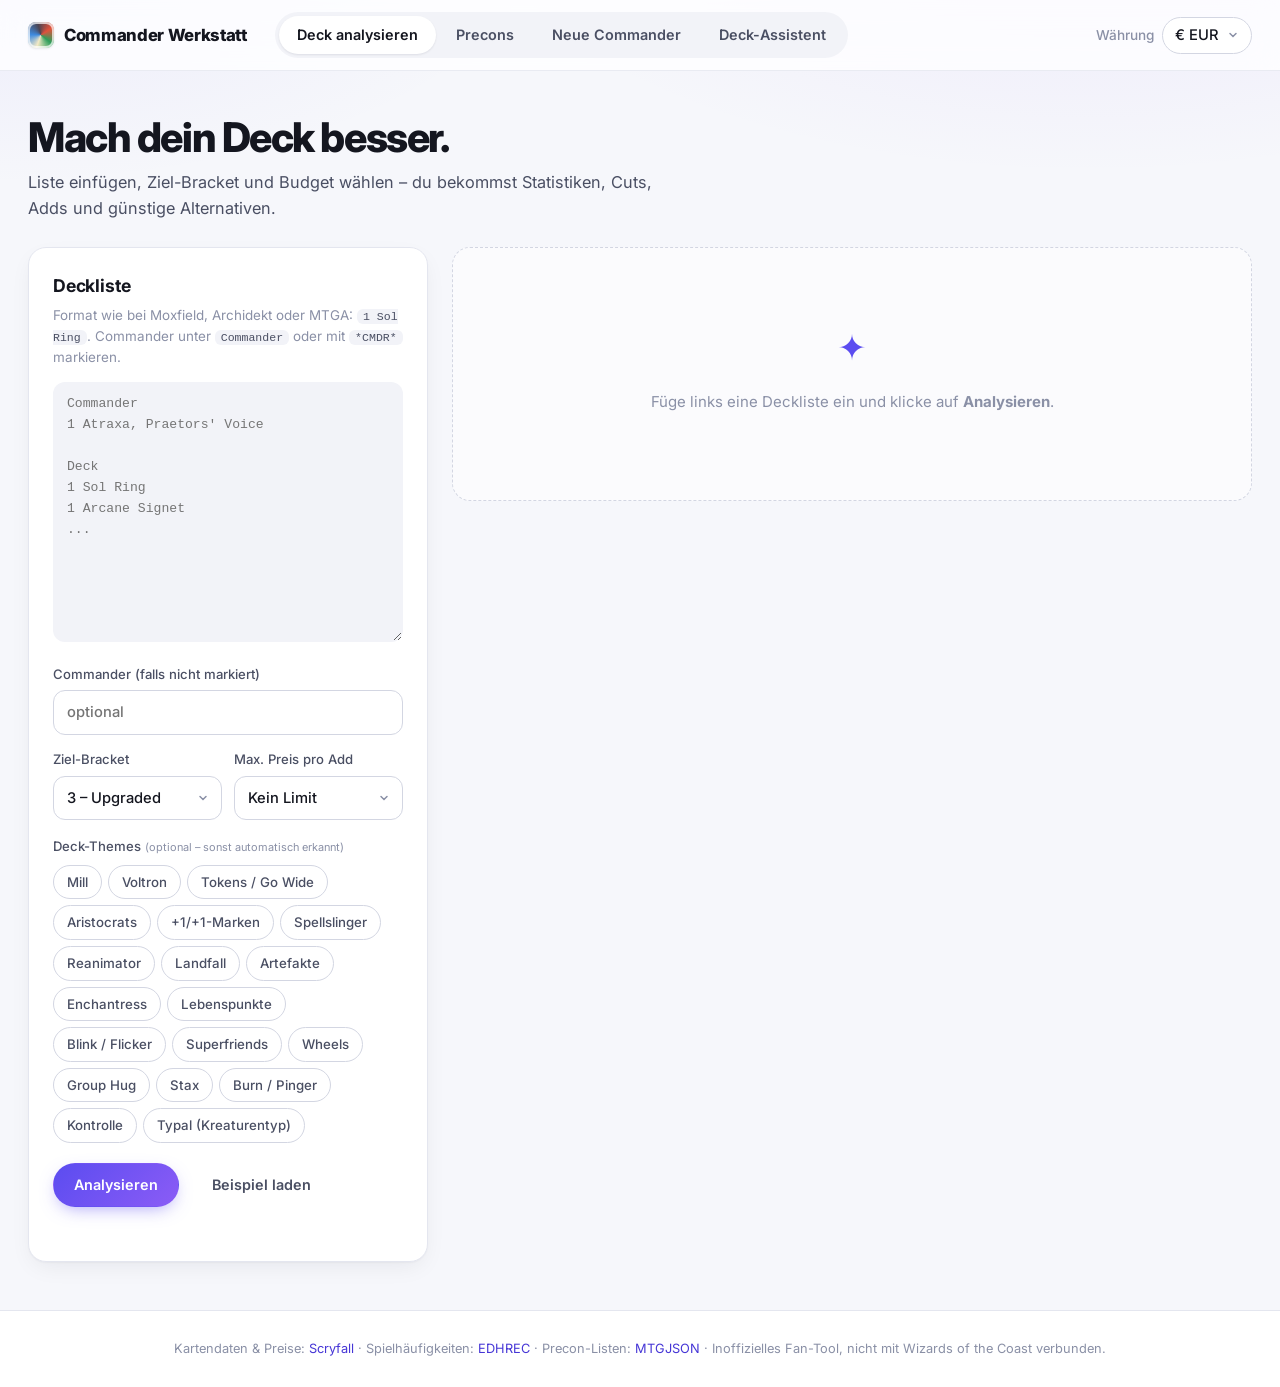
==== index.html @ 0072b3ae "Neuer Tab: Neue Commander inkl. Secret Lair und angekündigter Karten Live-Abfrage neuer (nicht nachg" ====
<!doctype html>
<html lang="de">
<head>
  <meta charset="utf-8">
  <meta name="viewport" content="width=device-width, initial-scale=1">
  <title>Commander Werkstatt</title>
  <meta name="description" content="Commander-Decks und Precons analysieren, Adds & Cuts erhalten und neue Decks per Fragebogen generieren.">
  <link rel="preconnect" href="https://fonts.googleapis.com">
  <link rel="preconnect" href="https://fonts.gstatic.com" crossorigin>
  <link href="https://fonts.googleapis.com/css2?family=Inter:wght@400;500;600;700;800&display=swap" rel="stylesheet">
  <link rel="stylesheet" href="css/style.css">
</head>
<body>
  <header class="topbar">
    <div class="topbar-inner">
      <div class="brand"><span class="brand-mark" aria-hidden="true"></span>Commander&nbsp;Werkstatt</div>
      <nav class="tabs" role="tablist">
        <span class="tab-indicator" aria-hidden="true"></span>
        <button class="tab-btn active" data-tab="analyze" role="tab">Deck analysieren</button>
        <button class="tab-btn" data-tab="precon" role="tab">Precons</button>
        <button class="tab-btn" data-tab="new" role="tab">Neue Commander</button>
        <button class="tab-btn" data-tab="wizard" role="tab">Deck-Assistent</button>
      </nav>
      <label class="currency"><span>Währung</span>
        <select id="currency">
          <option value="eur">€ EUR</option>
          <option value="usd">$ USD</option>
        </select>
      </label>
    </div>
  </header>

  <main>
    <!-- ================= ANALYSE ================= -->
    <section id="tab-analyze" class="tab active">
      <div class="hero">
        <h1>Mach dein Deck besser.</h1>
        <p>Liste einfügen, Ziel-Bracket und Budget wählen – du bekommst Statistiken, Cuts, Adds und günstige Alternativen.</p>
      </div>
      <div class="layout">
        <form id="analyze-form" class="panel sticky">
          <h2>Deckliste</h2>
          <p class="hint">Format wie bei Moxfield, Archidekt oder MTGA: <code>1 Sol Ring</code>. Commander unter <code>Commander</code> oder mit <code>*CMDR*</code> markieren.</p>
          <textarea id="decklist" spellcheck="false" placeholder="Commander&#10;1 Atraxa, Praetors' Voice&#10;&#10;Deck&#10;1 Sol Ring&#10;1 Arcane Signet&#10;..."></textarea>
          <label class="field">Commander (falls nicht markiert)
            <input id="cmdr-input" list="cmdr-suggest" autocomplete="off" placeholder="optional">
            <datalist id="cmdr-suggest"></datalist>
          </label>
          <div class="row">
            <label>Ziel-Bracket <select id="an-bracket" class="bracket-select"></select></label>
            <label>Max. Preis pro Add <select id="an-cap" class="cap-select"></select></label>
          </div>
          <div class="field">
            <span class="label">Deck-Themes <small>(optional – sonst automatisch erkannt)</small></span>
            <div id="an-themes" class="chips"></div>
            <input id="an-typal" class="typal-input hidden" placeholder="Kreaturentyp, z. B. Dragon">
          </div>
          <div class="row actions">
            <button type="submit" class="btn primary" id="analyze-btn">Analysieren</button>
            <button type="button" class="btn ghost" id="example-btn">Beispiel laden</button>
          </div>
          <div id="an-status" class="status" aria-live="polite"></div>
        </form>
        <div id="an-results" class="results">
          <div class="empty">
            <div class="empty-icon" aria-hidden="true">✦</div>
            <p>Füge links eine Deckliste ein und klicke auf <strong>Analysieren</strong>.</p>
          </div>
        </div>
      </div>
    </section>

    <!-- ================= PRECONS ================= -->
    <section id="tab-precon" class="tab">
      <div id="pc-browse">
        <div class="hero">
          <h1>Precons durchsuchen.</h1>
          <p>Alle Commander-Precons – mit Upgrade-Vorschlägen, Cuts und Ideen für einen Umbau mit anderem Commander.</p>
        </div>
        <div class="panel toolbar">
          <div class="search">
            <svg viewBox="0 0 24 24" aria-hidden="true"><circle cx="11" cy="11" r="7"/><path d="m20 20-3.5-3.5"/></svg>
            <input id="pc-search" type="search" placeholder="Precon, Commander oder Set suchen …" autocomplete="off">
          </div>
          <div id="pc-colors" class="mini-mana" title="Nach Farben filtern"></div>
          <select id="pc-sort" aria-label="Sortierung">
            <option value="new">Neueste zuerst</option>
            <option value="old">Älteste zuerst</option>
            <option value="name">Name A–Z</option>
          </select>
        </div>
        <p id="pc-count" class="count"></p>
        <div id="pc-grid" class="precon-grid"></div>
        <div class="center"><button type="button" id="pc-more" class="btn ghost hidden">Mehr anzeigen</button></div>
      </div>

      <div id="pc-detail" class="hidden">
        <button type="button" class="btn ghost back" id="pc-back">← Alle Precons</button>
        <div id="pc-head"></div>
        <div class="panel options-bar">
          <label>Upgrade-Budget pro Karte <select id="pc-cap" class="cap-select"></select></label>
          <label>Ziel-Bracket <select id="pc-bracket" class="bracket-select"></select></label>
          <label>Upgrade-Paket <select id="pc-size">
            <option value="5">5 Tausche</option>
            <option value="10" selected>10 Tausche</option>
            <option value="15">15 Tausche</option>
          </select></label>
          <button type="button" class="btn primary" id="pc-run">Neu berechnen</button>
          <div id="pc-status" class="status" aria-live="polite"></div>
        </div>
        <div id="pc-results" class="results"></div>
      </div>
    </section>

    <!-- ================= NEUE COMMANDER ================= -->
    <section id="tab-new" class="tab">
      <div class="hero">
        <h1>Neue Commander.</h1>
        <p>Alle neu gedruckten legendären Kreaturen und Commander – aus Sets, Commander-Precons und Secret Lair Drops, inklusive bereits angekündigter Karten.</p>
      </div>
      <div class="panel toolbar">
        <div class="search">
          <svg viewBox="0 0 24 24" aria-hidden="true"><circle cx="11" cy="11" r="7"/><path d="m20 20-3.5-3.5"/></svg>
          <input id="nc-search" type="search" placeholder="Name, Typ oder Set filtern …" autocomplete="off">
        </div>
        <div id="nc-colors" class="mini-mana" title="Nach Farben filtern"></div>
        <select id="nc-period" aria-label="Zeitraum">
          <option value="30">Letzte 30 Tage</option>
          <option value="90" selected>Letzte 3 Monate</option>
          <option value="180">Letzte 6 Monate</option>
          <option value="365">Letztes Jahr</option>
        </select>
        <select id="nc-sort" aria-label="Sortierung">
          <option value="new">Nach Erscheinen</option>
          <option value="pop">Beliebtheit</option>
          <option value="price">Preis</option>
          <option value="name">Name A–Z</option>
        </select>
      </div>
      <div class="chips nc-sources" id="nc-sources">
        <button type="button" class="chip on" data-src="all">Alle</button>
        <button type="button" class="chip" data-src="sld">Secret Lair</button>
        <button type="button" class="chip" data-src="commander">Commander-Precons</button>
        <button type="button" class="chip" data-src="set">Sets</button>
        <button type="button" class="chip" data-src="upcoming">Nur angekündigt</button>
      </div>
      <p id="nc-count" class="count"></p>
      <div id="nc-status" class="status" aria-live="polite"></div>
      <div id="nc-list"></div>
      <div class="center"><button type="button" id="nc-more" class="btn ghost hidden">Mehr anzeigen</button></div>
    </section>

    <!-- ================= ASSISTENT ================= -->
    <section id="tab-wizard" class="tab">
      <div class="hero">
        <h1>Finde dein nächstes Deck.</h1>
        <p>Fünf Fragen – dann bekommst du passende Commander und eine komplette 100-Karten-Liste.</p>
      </div>
      <form id="wizard-form" class="panel wizard">
        <fieldset>
          <legend><span class="step">1</span> Lieblingsfarben</legend>
          <div id="wz-colors" class="mana-picker"></div>
          <div class="row small">
            <label class="check"><input type="radio" name="colormode" value="exact" checked> Genau diese Farben</label>
            <label class="check"><input type="radio" name="colormode" value="subset"> Diese Farben oder weniger</label>
          </div>
          <p class="hint">Keine Farbe gewählt = farblos.</p>
        </fieldset>

        <fieldset>
          <legend><span class="step">2</span> Bracket (Spielstärke)</legend>
          <div id="wz-brackets" class="option-cards"></div>
        </fieldset>

        <fieldset>
          <legend><span class="step">3</span> Deckziel / Themes <small>bis zu 3</small></legend>
          <div id="wz-themes" class="chips"></div>
          <input id="wz-typal" class="typal-input hidden" placeholder="Kreaturentyp, z. B. Elf, Zombie, Dragon">
        </fieldset>

        <fieldset>
          <legend><span class="step">4</span> Budget</legend>
          <div id="wz-budget" class="option-cards"></div>
        </fieldset>

        <fieldset>
          <legend><span class="step">5</span> Commander schon im Kopf? <small>optional</small></legend>
          <input id="wz-cmdr" list="wz-cmdr-suggest" autocomplete="off" placeholder="Leer lassen für Vorschläge">
          <datalist id="wz-cmdr-suggest"></datalist>
        </fieldset>

        <div class="row actions">
          <button type="submit" class="btn primary">Commander vorschlagen</button>
        </div>
        <div id="wz-status" class="status" aria-live="polite"></div>
      </form>
      <div id="wz-results" class="results"></div>
    </section>
  </main>

  <div id="card-preview" class="card-preview" aria-hidden="true"></div>

  <footer>
    Kartendaten &amp; Preise: <a href="https://scryfall.com" target="_blank" rel="noopener">Scryfall</a> ·
    Spielhäufigkeiten: <a href="https://edhrec.com" target="_blank" rel="noopener">EDHREC</a> ·
    Precon-Listen: <a href="https://mtgjson.com" target="_blank" rel="noopener">MTGJSON</a> ·
    Inoffizielles Fan-Tool, nicht mit Wizards of the Coast verbunden.
  </footer>

  <script src="data/precons.js"></script>
  <script src="js/data.js"></script>
  <script src="js/api.js"></script>
  <script src="js/cards.js"></script>
  <script src="js/engine.js"></script>
  <script src="js/app.js"></script>
</body>
</html>
---- css/style.css ----
/* ============ Commander Werkstatt – helles Design ============ */
:root {
  --bg: #f6f7fb;
  --surface: #ffffff;
  --surface-2: #f2f3f8;
  --surface-3: #e9ebf3;
  --line: #e4e6ef;
  --line-strong: #d3d6e2;
  --text: #14161f;
  --text-2: #4a4f63;
  --muted: #8a90a6;
  --accent: #5b4cf0;
  --accent-2: #8b5cf6;
  --accent-soft: #eeebff;
  --accent-text: #4636d6;
  --good: #14a05a;  --good-soft: #e5f7ee;
  --warn: #c27c0e;  --warn-soft: #fdf3e2;
  --bad: #dc3a4a;   --bad-soft: #fdecee;
  --gc: #9b3fd6;    --gc-soft: #f5eafd;
  --w: #f3e9c6; --u: #3d8be0; --b: #4b4453; --r: #e2513b; --g: #2e9e5b; --c: #b8bccb;
  --radius: 18px;
  --radius-sm: 12px;
  --shadow-sm: 0 1px 2px rgba(20, 22, 40, .05), 0 1px 3px rgba(20, 22, 40, .04);
  --shadow: 0 1px 2px rgba(20, 22, 40, .04), 0 8px 24px -6px rgba(20, 22, 40, .08);
  --shadow-lg: 0 2px 4px rgba(20, 22, 40, .04), 0 24px 48px -12px rgba(20, 22, 40, .16);
  --ease: cubic-bezier(.22, .8, .24, 1);
}
* { box-sizing: border-box; }
html { scroll-behavior: smooth; }
html, body { margin: 0; }
body {
  background:
    radial-gradient(900px 420px at 85% -120px, rgba(139, 92, 246, .10), transparent 70%),
    radial-gradient(800px 380px at 0% -80px, rgba(91, 76, 240, .08), transparent 70%),
    var(--bg);
  color: var(--text);
  font: 15px/1.55 Inter, system-ui, -apple-system, "Segoe UI", Roboto, sans-serif;
  -webkit-font-smoothing: antialiased;
  min-height: 100vh;
  display: flex; flex-direction: column;
}
a { color: var(--accent-text); text-decoration: none; }
a:hover { text-decoration: underline; }
code { background: var(--surface-2); padding: 1px 6px; border-radius: 6px; font-size: .86em; color: var(--text-2); }
.hidden { display: none !important; }
.center { text-align: center; margin-top: 20px; }
::selection { background: var(--accent-soft); }

/* ---------- Kopfzeile ---------- */
.topbar {
  position: sticky; top: 0; z-index: 30;
  background: rgba(255, 255, 255, .78);
  backdrop-filter: saturate(180%) blur(14px);
  -webkit-backdrop-filter: saturate(180%) blur(14px);
  border-bottom: 1px solid rgba(228, 230, 239, .8);
}
.topbar-inner {
  max-width: 1360px; margin: 0 auto; padding: 12px 28px;
  display: flex; align-items: center; gap: 28px; flex-wrap: wrap;
}
.brand { font-weight: 800; font-size: 1.05rem; letter-spacing: -.02em; display: flex; align-items: center; gap: 10px; }
.brand-mark {
  width: 26px; height: 26px; border-radius: 8px;
  background: conic-gradient(from 200deg, var(--w), var(--u), var(--b), var(--r), var(--g), var(--w));
  box-shadow: inset 0 0 0 2px rgba(255,255,255,.7), var(--shadow-sm);
}
.tabs {
  position: relative; display: flex; gap: 2px;
  background: var(--surface-2); padding: 4px; border-radius: 999px;
}
.tab-indicator {
  position: absolute; top: 4px; bottom: 4px; left: 0; width: 0;
  background: var(--surface); border-radius: 999px; box-shadow: var(--shadow-sm);
  transition: transform .35s var(--ease), width .35s var(--ease);
}
.tab-btn {
  position: relative; z-index: 1;
  background: none; border: 0; color: var(--text-2); padding: 8px 18px; border-radius: 999px;
  font: inherit; font-weight: 600; font-size: .9rem; cursor: pointer; transition: color .2s;
}
.tab-btn:hover { color: var(--text); }
.tab-btn.active { color: var(--text); }
.currency { margin-left: auto; display: flex; flex-direction: row; align-items: center; gap: 8px; color: var(--muted); font-size: .85rem; }
.currency select { width: auto; padding: 6px 30px 6px 12px; border-radius: 999px; }

main { flex: 1; width: 100%; max-width: 1360px; margin: 0 auto; padding: 8px 28px 48px; }
.tab { display: none; }
.tab.active { display: block; animation: fadeUp .45s var(--ease); }
@keyframes fadeUp { from { opacity: 0; transform: translateY(8px); } to { opacity: 1; transform: none; } }

.hero { padding: 36px 0 26px; }
.hero h1 { margin: 0; font-size: clamp(1.8rem, 3.2vw, 2.6rem); letter-spacing: -.035em; line-height: 1.1; font-weight: 800; }
.hero p { margin: 10px 0 0; color: var(--text-2); max-width: 640px; font-size: 1.02rem; }

/* ---------- Panels & Formulare ---------- */
.layout { display: grid; grid-template-columns: 400px minmax(0, 1fr); gap: 24px; align-items: start; }
.panel {
  background: var(--surface); border: 1px solid var(--line); border-radius: var(--radius);
  padding: 24px; box-shadow: var(--shadow);
}
.panel.sticky { position: sticky; top: 84px; }
.panel h2 { margin: 0 0 6px; font-size: 1.1rem; letter-spacing: -.01em; }
.hint { color: var(--muted); font-size: .84rem; margin: 4px 0 14px; }
textarea, input, select {
  width: 100%; background: var(--surface); color: var(--text);
  border: 1px solid var(--line-strong); border-radius: var(--radius-sm);
  padding: 10px 13px; font: inherit; font-size: .92rem;
  transition: border-color .2s, box-shadow .2s;
}
select {
  appearance: none; -webkit-appearance: none; cursor: pointer; padding-right: 34px;
  background-image: url("data:image/svg+xml,%3Csvg xmlns='http://www.w3.org/2000/svg' width='12' height='12' viewBox='0 0 24 24' fill='none' stroke='%238a90a6' stroke-width='3' stroke-linecap='round'%3E%3Cpath d='m6 9 6 6 6-6'/%3E%3C/svg%3E");
  background-repeat: no-repeat; background-position: right 12px center;
}
textarea {
  min-height: 260px; resize: vertical; background: var(--surface-2); border-color: transparent;
  font-family: ui-monospace, "SF Mono", Menlo, Consolas, monospace; font-size: .82rem; line-height: 1.6;
}
input:hover, select:hover { border-color: #c3c7d6; }
input:focus, textarea:focus, select:focus {
  outline: none; border-color: var(--accent); box-shadow: 0 0 0 4px rgba(91, 76, 240, .14); background-color: var(--surface);
}
label { display: flex; flex-direction: column; gap: 6px; font-size: .82rem; font-weight: 500; color: var(--text-2); }
.row { display: flex; gap: 12px; margin-top: 14px; flex-wrap: wrap; }
.row > label { flex: 1; min-width: 140px; }
.row.small { margin-top: 12px; gap: 18px; }
.field { margin-top: 16px; }
.label { font-size: .82rem; font-weight: 500; color: var(--text-2); display: block; margin-bottom: 8px; }
.label small, legend small { color: var(--muted); font-weight: 400; }
.check { flex-direction: row; align-items: center; gap: 8px; color: var(--text); cursor: pointer; font-size: .9rem; }
.check input { width: auto; accent-color: var(--accent); }
.actions { margin-top: 20px; }
.typal-input { margin-top: 10px; }

.btn {
  display: inline-flex; align-items: center; justify-content: center; gap: 8px;
  border: 1px solid var(--line-strong); background: var(--surface); color: var(--text);
  padding: 10px 20px; border-radius: 999px; font: inherit; font-weight: 600; font-size: .9rem; cursor: pointer;
  transition: transform .15s var(--ease), box-shadow .2s, background .2s, border-color .2s;
}
.btn:hover { border-color: #b9bdcd; box-shadow: var(--shadow-sm); }
.btn:active { transform: scale(.97); }
.btn.primary {
  background: linear-gradient(135deg, var(--accent), var(--accent-2)); color: #fff; border-color: transparent;
  box-shadow: 0 6px 18px -6px rgba(91, 76, 240, .55);
}
.btn.primary:hover { box-shadow: 0 10px 24px -8px rgba(91, 76, 240, .65); filter: brightness(1.05); }
.btn.ghost { background: transparent; border-color: transparent; color: var(--text-2); }
.btn.ghost:hover { background: var(--surface-2); box-shadow: none; }
.btn.small { padding: 7px 14px; font-size: .82rem; }
.btn:disabled { opacity: .55; cursor: progress; }

.status { margin-top: 12px; font-size: .86rem; color: var(--muted); min-height: 1.3em; }
.status.error { color: var(--bad); }
.status.busy::before {
  content: ''; display: inline-block; width: 12px; height: 12px; margin-right: 8px; vertical-align: -1px;
  border: 2px solid var(--surface-3); border-top-color: var(--accent); border-radius: 50%; animation: spin .7s linear infinite;
}
@keyframes spin { to { transform: rotate(360deg); } }

/* Chips */
.chips { display: flex; flex-wrap: wrap; gap: 6px; }
.chip {
  border: 1px solid var(--line-strong); background: var(--surface); color: var(--text-2); border-radius: 999px;
  padding: 6px 13px; font: inherit; font-size: .83rem; font-weight: 500; cursor: pointer;
  transition: all .2s var(--ease);
}
.chip:hover { border-color: var(--accent); color: var(--accent-text); }
.chip.on { background: var(--accent); color: #fff; border-color: var(--accent); box-shadow: 0 4px 12px -4px rgba(91,76,240,.5); }

/* Mana */
.mana-picker { display: flex; gap: 14px; flex-wrap: wrap; }
.mana-btn {
  width: 68px; height: 68px; border-radius: 50%; border: 0; cursor: pointer;
  font: inherit; font-weight: 800; font-size: 1.25rem; display: grid; place-items: center; align-content: center;
  color: #fff; opacity: .35; filter: saturate(.6);
  transition: transform .25s var(--ease), opacity .2s, box-shadow .25s, filter .2s;
}
.mana-btn:hover { opacity: .7; }
.mana-btn.on { opacity: 1; filter: none; transform: translateY(-2px) scale(1.04); box-shadow: 0 0 0 3px var(--surface), 0 0 0 5px var(--accent), 0 10px 20px -8px rgba(0,0,0,.35); }
.mana-btn span { font-size: .6rem; font-weight: 600; display: block; letter-spacing: .02em; }
.mana-btn.w { background: var(--w); color: #5d5130; } .mana-btn.u { background: var(--u); }
.mana-btn.b { background: var(--b); } .mana-btn.r { background: var(--r); } .mana-btn.g { background: var(--g); }

.mini-mana { display: flex; gap: 6px; }
.mini-mana button {
  width: 32px; height: 32px; border-radius: 50%; border: 0; cursor: pointer; opacity: .3;
  font: inherit; font-weight: 700; font-size: .75rem; color: #fff; transition: all .2s var(--ease);
}
.mini-mana button.on { opacity: 1; box-shadow: 0 0 0 2px var(--surface), 0 0 0 4px var(--accent); }
.mini-mana .w { background: var(--w); color: #5d5130; } .mini-mana .u { background: var(--u); } .mini-mana .b { background: var(--b); }
.mini-mana .r { background: var(--r); } .mini-mana .g { background: var(--g); } .mini-mana .c { background: var(--c); }

.pip { display: inline-block; width: 14px; height: 14px; border-radius: 50%; margin-right: 3px; vertical-align: -2px; box-shadow: inset 0 0 0 1px rgba(0,0,0,.12); }
.pip.w { background: var(--w); } .pip.u { background: var(--u); } .pip.b { background: var(--b); }
.pip.r { background: var(--r); } .pip.g { background: var(--g); } .pip.c { background: var(--c); }

/* Optionen (Bracket, Budget) */
.option-cards { display: grid; grid-template-columns: repeat(auto-fill, minmax(170px, 1fr)); gap: 10px; }
.option {
  text-align: left; background: var(--surface); border: 1px solid var(--line-strong); border-radius: 14px;
  padding: 14px; color: var(--text); font: inherit; cursor: pointer; transition: all .2s var(--ease);
}
.option:hover { border-color: #b9bdcd; transform: translateY(-1px); }
.option strong { display: block; font-size: .93rem; }
.option small { color: var(--muted); font-size: .8rem; line-height: 1.4; display: block; margin-top: 3px; }
.option.on { border-color: var(--accent); background: var(--accent-soft); box-shadow: 0 0 0 1px var(--accent); }

/* Assistent */
.wizard { max-width: 920px; }
fieldset { border: 0; padding: 0; margin: 0 0 28px; }
fieldset:last-of-type { margin-bottom: 0; }
legend { font-weight: 700; margin-bottom: 14px; display: flex; align-items: center; gap: 10px; font-size: 1rem; letter-spacing: -.01em; }
.step {
  display: inline-grid; place-items: center; width: 26px; height: 26px; border-radius: 50%;
  background: var(--accent-soft); color: var(--accent-text); font-size: .8rem; font-weight: 700;
}

/* ---------- Precons ---------- */
.toolbar { display: flex; gap: 14px; align-items: center; flex-wrap: wrap; padding: 14px 16px; }
.search { position: relative; flex: 1; min-width: 240px; }
.search svg { position: absolute; left: 14px; top: 50%; width: 18px; height: 18px; transform: translateY(-50%); fill: none; stroke: var(--muted); stroke-width: 2; stroke-linecap: round; }
.search input { padding-left: 42px; border-radius: 999px; background: var(--surface-2); border-color: transparent; }
.toolbar select { width: auto; border-radius: 999px; }
.count { color: var(--muted); font-size: .85rem; margin: 18px 4px 12px; }
.precon-grid { display: grid; grid-template-columns: repeat(auto-fill, minmax(240px, 1fr)); gap: 18px; }
.precon-tile {
  background: var(--surface); border: 1px solid var(--line); border-radius: var(--radius); overflow: hidden;
  cursor: pointer; text-align: left; padding: 0; font: inherit; color: inherit; box-shadow: var(--shadow-sm);
  transition: transform .3s var(--ease), box-shadow .3s var(--ease);
  display: flex; flex-direction: column; animation: fadeUp .4s var(--ease) both;
}
.precon-tile:hover { transform: translateY(-4px); box-shadow: var(--shadow-lg); }
.precon-tile .art { aspect-ratio: 626 / 457; background: linear-gradient(135deg, var(--surface-2), var(--surface-3)); overflow: hidden; position: relative; }
.precon-tile .art img { width: 100%; height: 100%; object-fit: cover; display: block; opacity: 0; transition: opacity .5s, transform .6s var(--ease); }
.precon-tile .art img.loaded { opacity: 1; }
.precon-tile:hover .art img { transform: scale(1.04); }
.precon-tile .art .year {
  position: absolute; top: 10px; right: 10px; background: rgba(255,255,255,.88); backdrop-filter: blur(6px);
  font-size: .72rem; font-weight: 600; padding: 3px 9px; border-radius: 999px;
}
.precon-tile .body { padding: 14px 16px 16px; display: flex; flex-direction: column; gap: 4px; }
.precon-tile .pn { font-weight: 700; letter-spacing: -.01em; line-height: 1.3; }
.precon-tile .pc { color: var(--text-2); font-size: .85rem; line-height: 1.35; }
.precon-tile .ps { color: var(--muted); font-size: .78rem; display: flex; justify-content: space-between; align-items: center; margin-top: 4px; }
.back { margin: 20px 0 14px -12px; }
.options-bar { display: flex; gap: 14px; align-items: flex-end; flex-wrap: wrap; margin: 20px 0; padding: 16px 20px; }
.options-bar label { min-width: 170px; }
.options-bar .status { flex-basis: 100%; margin-top: 0; }
.options-bar .status:empty { display: none; }

/* ---------- Ergebnisse ---------- */
.results { display: flex; flex-direction: column; gap: 20px; min-width: 0; }
.results > * { animation: fadeUp .45s var(--ease) both; }
.results > *:nth-child(2) { animation-delay: .05s; } .results > *:nth-child(3) { animation-delay: .1s; } .results > *:nth-child(4) { animation-delay: .15s; }
#wz-results { margin-top: 24px; }
.empty { text-align: center; color: var(--muted); padding: 72px 24px; border: 1.5px dashed var(--line-strong); border-radius: var(--radius); background: rgba(255,255,255,.5); }
.empty-icon { font-size: 2.2rem; color: var(--accent); margin-bottom: 6px; }
.card-section h3 { margin: 0 0 14px; font-size: 1.08rem; letter-spacing: -.01em; display: flex; align-items: center; gap: 10px; flex-wrap: wrap; }
.sub { color: var(--muted); font-size: .86rem; margin: -8px 0 16px; }

.cmdr-head { display: flex; gap: 24px; align-items: flex-start; flex-wrap: wrap; }
.cmdr-head img { width: 190px; border-radius: 11px; box-shadow: var(--shadow-lg); }
.cmdr-head .info { flex: 1; min-width: 260px; }
.cmdr-head h2 { margin: 0 0 8px; font-size: 1.5rem; letter-spacing: -.025em; }
.cmdr-head .kicker { color: var(--accent-text); font-weight: 600; font-size: .8rem; text-transform: uppercase; letter-spacing: .06em; margin-bottom: 4px; }
.tags { display: flex; flex-wrap: wrap; gap: 6px; align-items: center; }

.stats { display: grid; grid-template-columns: repeat(auto-fill, minmax(128px, 1fr)); gap: 10px; margin-top: 18px; }
.stat { background: var(--surface-2); border-radius: 14px; padding: 12px 14px; position: relative; overflow: hidden; }
.stat .v { font-size: 1.4rem; font-weight: 800; letter-spacing: -.02em; }
.stat .k { color: var(--text-2); font-size: .78rem; font-weight: 500; }
.stat .t { color: var(--muted); font-size: .72rem; }
.stat .bar { position: absolute; left: 0; bottom: 0; height: 3px; background: currentColor; opacity: .5; transition: width .8s var(--ease); }
.stat.good { color: var(--good); } .stat.warn { color: var(--warn); } .stat.bad { color: var(--bad); }
.stat.good .k, .stat.warn .k, .stat.bad .k { color: var(--text-2); }

.curve { display: flex; align-items: flex-end; gap: 10px; height: 130px; margin-top: 8px; padding-top: 18px; }
.curve .bar { flex: 1; display: flex; flex-direction: column; align-items: center; justify-content: flex-end; height: 100%; gap: 6px; }
.curve .fill { width: 100%; max-width: 54px; background: linear-gradient(180deg, var(--accent-2), var(--accent)); border-radius: 8px 8px 3px 3px; min-height: 3px; transform-origin: bottom; animation: grow .7s var(--ease) both; }
@keyframes grow { from { transform: scaleY(0); } }
.curve .n { font-size: .75rem; color: var(--muted); font-weight: 600; }
.curve .x { font-size: .78rem; color: var(--text-2); font-weight: 600; }

.tag {
  display: inline-flex; align-items: center; padding: 3px 10px; border-radius: 999px; font-size: .74rem; font-weight: 600;
  background: var(--surface-2); color: var(--text-2);
}
.tag.good { color: var(--good); background: var(--good-soft); }
.tag.warn { color: var(--warn); background: var(--warn-soft); }
.tag.bad { color: var(--bad); background: var(--bad-soft); }
.tag.gc { color: var(--gc); background: var(--gc-soft); }
.tag.accent { color: var(--accent-text); background: var(--accent-soft); }

.issues { margin: 14px 0 0; padding: 12px 14px 12px 32px; color: #8a5a0a; background: var(--warn-soft); border-radius: 12px; font-size: .86rem; }

/* Kartenliste */
.clist { display: grid; grid-template-columns: repeat(auto-fill, minmax(290px, 1fr)); gap: 10px; }
.citem {
  display: flex; gap: 12px; align-items: center; background: var(--surface); border: 1px solid var(--line);
  border-radius: 14px; padding: 8px 12px 8px 8px; min-width: 0; transition: border-color .2s, box-shadow .2s, transform .2s var(--ease);
}
.citem:hover { border-color: var(--line-strong); box-shadow: var(--shadow); transform: translateY(-1px); }
.citem img { width: 42px; height: 58px; object-fit: cover; border-radius: 5px; flex: none; background: var(--surface-2); }
.citem .meta { min-width: 0; flex: 1; }
.citem .name { font-weight: 600; font-size: .9rem; white-space: nowrap; overflow: hidden; text-overflow: ellipsis; display: block; color: var(--text); }
.citem .name:hover { color: var(--accent-text); text-decoration: none; }
.citem .why { color: var(--muted); font-size: .76rem; line-height: 1.35; margin-top: 1px; }
.citem .why .tag { font-size: .66rem; padding: 1px 7px; margin-top: 3px; }
.citem .price { font-size: .82rem; font-weight: 600; color: var(--text-2); white-space: nowrap; }
.citem input.pick { width: 18px; height: 18px; flex: none; accent-color: var(--accent); cursor: pointer; margin: 0 0 0 4px; }
.citem.cut { box-shadow: inset 3px 0 0 var(--bad); }
.citem.add { box-shadow: inset 3px 0 0 var(--good); }
.citem.cut:hover { box-shadow: inset 3px 0 0 var(--bad), var(--shadow); }
.citem.add:hover { box-shadow: inset 3px 0 0 var(--good), var(--shadow); }

.swap { display: grid; grid-template-columns: minmax(0,1fr) auto minmax(0,1fr); gap: 10px; align-items: center; margin-bottom: 10px; }
.swap .arrow { color: var(--accent); font-size: 1.1rem; width: 32px; height: 32px; border-radius: 50%; background: var(--accent-soft); display: grid; place-items: center; }
.swap-total { display: flex; justify-content: space-between; align-items: center; margin-top: 14px; padding: 14px 18px; background: var(--accent-soft); border-radius: 14px; font-weight: 600; color: var(--accent-text); flex-wrap: wrap; gap: 10px; }

.deficit { margin-bottom: 22px; }
.deficit:last-child { margin-bottom: 0; }
.deficit h4 { margin: 0 0 10px; font-size: .92rem; display: flex; gap: 8px; align-items: center; }

/* Commander-Auswahl */
.cmdr-grid { display: grid; grid-template-columns: repeat(auto-fill, minmax(210px, 1fr)); gap: 18px; }
.cmdr-card {
  background: var(--surface); border: 1px solid var(--line); border-radius: var(--radius); padding: 12px;
  display: flex; flex-direction: column; gap: 8px; transition: transform .3s var(--ease), box-shadow .3s;
}
.cmdr-card:hover { transform: translateY(-3px); box-shadow: var(--shadow-lg); }
.cmdr-card img { width: 100%; border-radius: 10px; }
.cmdr-card .nm { font-weight: 700; line-height: 1.25; letter-spacing: -.01em; }
.cmdr-card .themes { display: flex; flex-wrap: wrap; gap: 4px; }
.cmdr-card .facts { font-size: .8rem; color: var(--text-2); line-height: 1.45; }
.cmdr-card .facts b { color: var(--text); }
.cmdr-card .btn { margin-top: auto; }

/* Deckliste */
.deck-cols { columns: 3 260px; column-gap: 28px; }
.deck-group { break-inside: avoid; margin-bottom: 20px; }
.deck-group h4 { margin: 0 0 8px; font-size: .78rem; color: var(--accent-text); text-transform: uppercase; letter-spacing: .06em; }
.deck-line { display: flex; justify-content: space-between; gap: 8px; font-size: .87rem; padding: 4px 0; border-bottom: 1px solid var(--surface-2); }
.deck-line a { color: var(--text); overflow: hidden; text-overflow: ellipsis; white-space: nowrap; }
.deck-line a:hover { color: var(--accent-text); text-decoration: none; }
.deck-line .p { color: var(--muted); white-space: nowrap; }
.export-row { display: flex; gap: 8px; flex-wrap: wrap; margin-top: 18px; align-items: center; }
.export-row .status { margin: 0 0 0 6px; }
details.decklist summary { cursor: pointer; font-weight: 600; color: var(--accent-text); list-style: none; display: inline-flex; gap: 6px; align-items: center; }
details.decklist summary::-webkit-details-marker { display: none; }
details.decklist summary::before { content: '▸'; transition: transform .2s; }
details.decklist[open] summary::before { transform: rotate(90deg); }
details.decklist .deck-cols { margin-top: 16px; }

/* Hover-Vorschau */
.card-preview {
  position: fixed; pointer-events: none; z-index: 50; width: 250px; display: none;
  filter: drop-shadow(0 18px 36px rgba(20, 22, 40, .3));
}
.card-preview img { width: 100%; border-radius: 13px; display: block; }

footer { text-align: center; color: var(--muted); font-size: .8rem; padding: 28px 20px; border-top: 1px solid var(--line); background: var(--surface); }

@media (max-width: 960px) {
  .layout { grid-template-columns: 1fr; }
  .panel.sticky { position: static; }
}
@media (max-width: 720px) {
  main { padding: 4px 16px 40px; }
  .topbar-inner { padding: 10px 16px; gap: 10px; }
  .tabs { order: 3; width: 100%; overflow-x: auto; }
  .tab-btn { flex: 1; padding: 8px 10px; white-space: nowrap; }
  .panel { padding: 18px; }
  .hero { padding: 24px 0 18px; }
  .swap { grid-template-columns: 1fr; }
  .swap .arrow { transform: rotate(90deg); justify-self: center; }
  .cmdr-head img { width: 140px; }
  .mana-btn { width: 56px; height: 56px; }
}
@media (prefers-reduced-motion: reduce) {
  *, *::before, *::after { animation: none !important; transition: none !important; }
}

/* Feinschliff */
.row.small > label { flex: none; min-width: 0; }
.cmdr-head img, .citem img, .cmdr-card img { color: transparent; background: var(--surface-2); }
.cmdr-head img { min-height: 265px; }

/* Neue Commander */
.nc-sources { margin-top: 16px; }
.nc-group { margin-bottom: 34px; animation: fadeUp .45s var(--ease) both; }
.nc-group-head { display: flex; align-items: baseline; gap: 12px; flex-wrap: wrap; margin: 0 0 14px; }
.nc-group-head h3 { margin: 0; font-size: 1.15rem; letter-spacing: -.02em; }
.nc-group-head span { color: var(--muted); font-size: .85rem; }
.nc-grid { display: grid; grid-template-columns: repeat(auto-fill, minmax(200px, 1fr)); gap: 18px; }
.nc-card { position: relative; }
.nc-card .badge { position: absolute; top: 20px; left: 20px; z-index: 1; box-shadow: var(--shadow-sm); }
.nc-card .meta-line { font-size: .78rem; color: var(--muted); }
.nc-card .row-btns { display: flex; gap: 6px; margin-top: auto; }
.nc-card .row-btns .btn { flex: 1; margin: 0; }
.cmdr-card img { aspect-ratio: 488 / 680; object-fit: cover; }
.nc-card .row-btns .btn { white-space: nowrap; padding: 7px 10px; }
.nc-card .badge { top: 22px; left: 22px; }
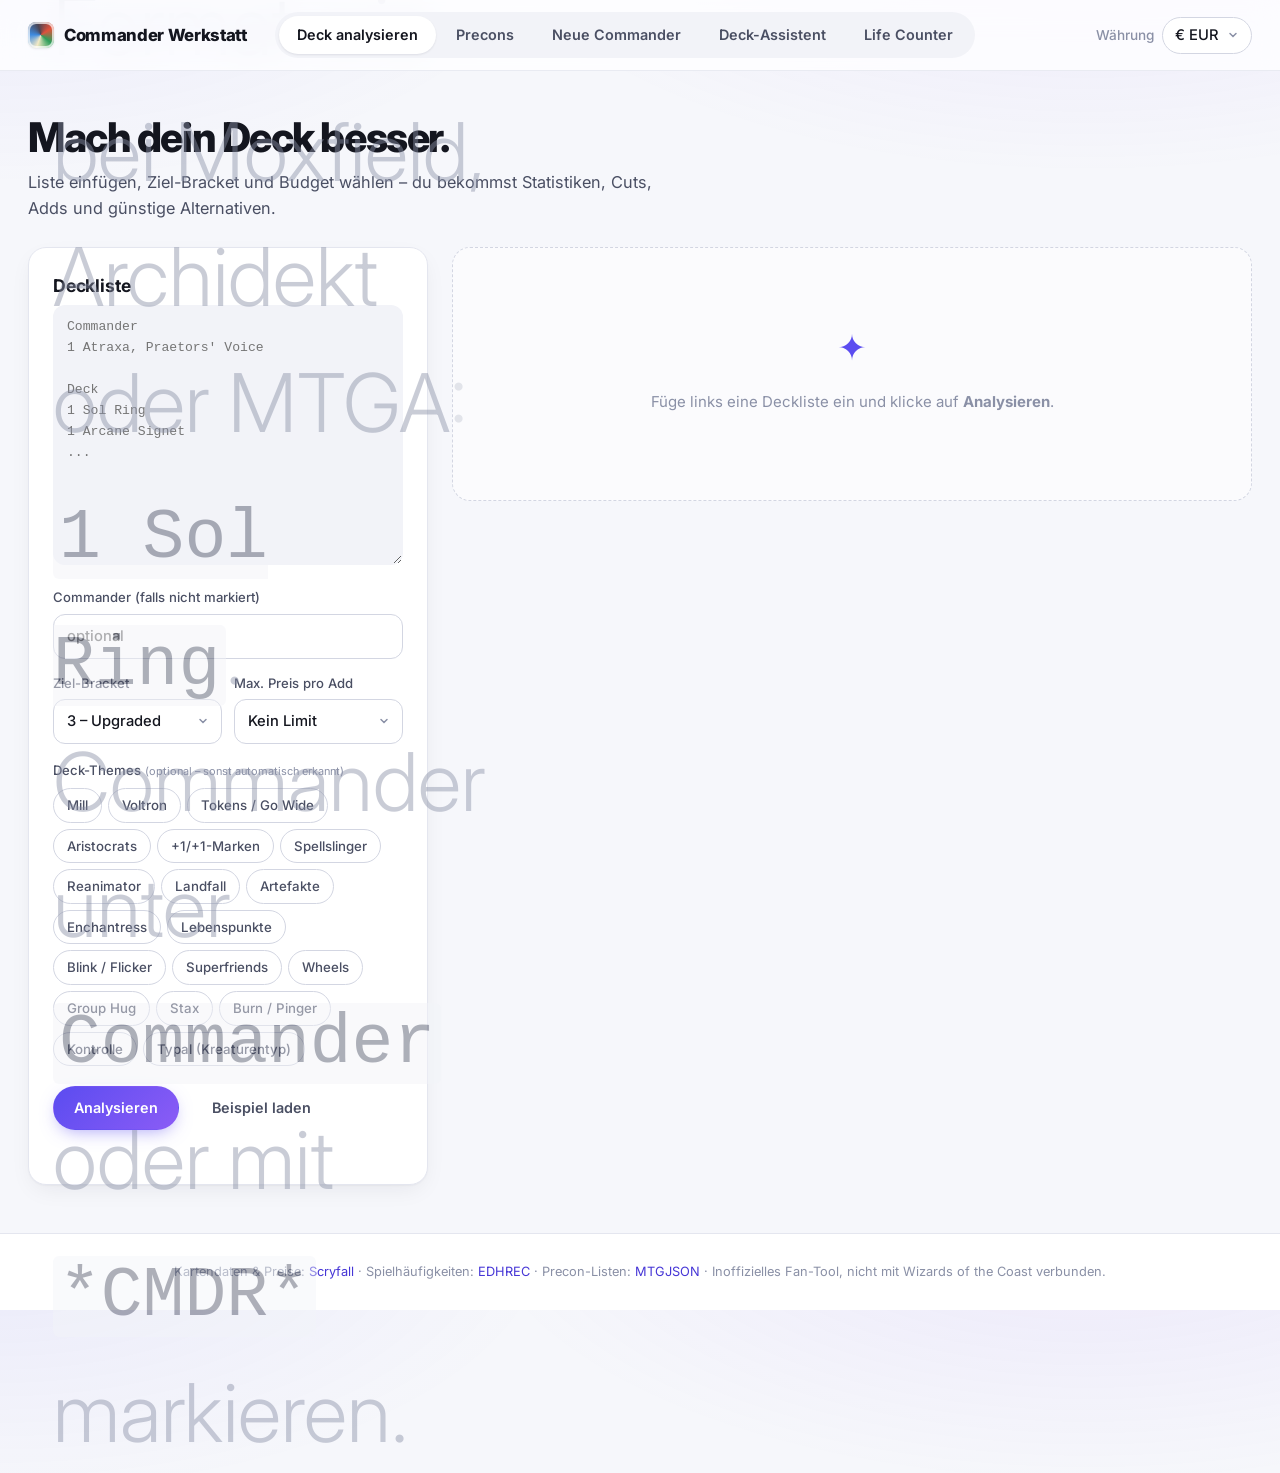
==== commit 7ff99902: "App-Version (PWA) und Life Counter - Installierbar als App: Manifest, Icons, Service Worker mit   Of" ====
--- a/index.html
+++ b/index.html
@@ -2,13 +2,23 @@
 <html lang="de">
 <head>
   <meta charset="utf-8">
-  <meta name="viewport" content="width=device-width, initial-scale=1">
+  <meta name="viewport" content="width=device-width, initial-scale=1, viewport-fit=cover">
   <title>Commander Werkstatt</title>
-  <meta name="description" content="Commander-Decks und Precons analysieren, Adds & Cuts erhalten und neue Decks per Fragebogen generieren.">
+  <meta name="description" content="Commander-Decks und Precons analysieren, Adds & Cuts erhalten, neue Commander entdecken und Leben zählen.">
+  <link rel="manifest" href="manifest.webmanifest">
+  <meta name="theme-color" content="#5b4cf0">
+  <meta name="mobile-web-app-capable" content="yes">
+  <meta name="apple-mobile-web-app-capable" content="yes">
+  <meta name="apple-mobile-web-app-title" content="Werkstatt">
+  <meta name="apple-mobile-web-app-status-bar-style" content="black-translucent">
+  <link rel="apple-touch-icon" href="icons/apple-touch-icon.png">
+  <link rel="icon" type="image/png" sizes="32x32" href="icons/favicon-32.png">
+  <link rel="icon" type="image/svg+xml" href="icons/icon.svg">
   <link rel="preconnect" href="https://fonts.googleapis.com">
   <link rel="preconnect" href="https://fonts.gstatic.com" crossorigin>
   <link href="https://fonts.googleapis.com/css2?family=Inter:wght@400;500;600;700;800&display=swap" rel="stylesheet">
-  <link rel="stylesheet" href="css/style.css">
+  <link rel="stylesheet" href="css/style.css?v=2026-11-21b">
+  <link rel="stylesheet" href="css/life.css?v=2026-11-21b">
 </head>
 <body>
   <header class="topbar">
@@ -16,11 +26,13 @@
       <div class="brand"><span class="brand-mark" aria-hidden="true"></span>Commander&nbsp;Werkstatt</div>
       <nav class="tabs" role="tablist">
         <span class="tab-indicator" aria-hidden="true"></span>
-        <button class="tab-btn active" data-tab="analyze" role="tab">Deck analysieren</button>
+        <button class="tab-btn active" data-tab="analyze" role="tab"><span class="long">Deck analysieren</span><span class="short">Analyse</span></button>
         <button class="tab-btn" data-tab="precon" role="tab">Precons</button>
-        <button class="tab-btn" data-tab="new" role="tab">Neue Commander</button>
-        <button class="tab-btn" data-tab="wizard" role="tab">Deck-Assistent</button>
+        <button class="tab-btn" data-tab="new" role="tab"><span class="long">Neue Commander</span><span class="short">Neu</span></button>
+        <button class="tab-btn" data-tab="wizard" role="tab"><span class="long">Deck-Assistent</span><span class="short">Assistent</span></button>
+        <button class="tab-btn" data-tab="life" role="tab"><span class="long">Life Counter</span><span class="short">Life</span></button>
       </nav>
+      <button type="button" id="install-btn" class="btn small primary install-btn hidden">App installieren</button>
       <label class="currency"><span>Währung</span>
         <select id="currency">
           <option value="eur">€ EUR</option>
@@ -142,12 +154,64 @@
         <button type="button" class="chip" data-src="sld">Secret Lair</button>
         <button type="button" class="chip" data-src="commander">Commander-Precons</button>
         <button type="button" class="chip" data-src="set">Sets</button>
-        <button type="button" class="chip" data-src="upcoming">Nur angekündigt</button>
+        <button type="button" class="chip" data-src="upcoming">Nur angekündigt<span id="nc-up-count"></span></button>
       </div>
       <p id="nc-count" class="count"></p>
       <div id="nc-status" class="status" aria-live="polite"></div>
       <div id="nc-list"></div>
       <div class="center"><button type="button" id="nc-more" class="btn ghost hidden">Mehr anzeigen</button></div>
+    </section>
+
+    <!-- ================= LIFE COUNTER ================= -->
+    <section id="tab-life" class="tab">
+      <div class="hero">
+        <h1>Life Counter.</h1>
+        <p>Handy in die Tischmitte legen – jede Seite ist zum Spieler gedreht. Tippen für ±1, gedrückt halten für ±10.</p>
+      </div>
+      <div class="panel life-setup">
+        <div class="life-preview" aria-hidden="true"><div>40</div><div>37</div><div>40</div><div>32</div></div>
+        <div class="row">
+          <div class="field" style="margin-top:0">
+            <span class="label">Spieler</span>
+            <div class="chips" id="ls-n">
+              <button type="button" class="chip" data-v="2">2</button>
+              <button type="button" class="chip" data-v="3">3</button>
+              <button type="button" class="chip on" data-v="4">4</button>
+              <button type="button" class="chip" data-v="5">5</button>
+              <button type="button" class="chip" data-v="6">6</button>
+            </div>
+          </div>
+          <div class="field" style="margin-top:0">
+            <span class="label">Startleben</span>
+            <div class="chips" id="ls-l">
+              <button type="button" class="chip" data-v="20">20</button>
+              <button type="button" class="chip" data-v="30">30</button>
+              <button type="button" class="chip on" data-v="40">40</button>
+            </div>
+          </div>
+        </div>
+        <div class="row actions">
+          <button type="button" class="btn primary" id="ls-start">Neues Spiel starten</button>
+          <button type="button" class="btn hidden" id="ls-resume">Spiel fortsetzen</button>
+        </div>
+        <ul class="feature-list">
+          <li><b>Commander-Schaden</b>pro Gegner, zieht automatisch Leben ab</li>
+          <li><b>Gift, Energie, Erfahrung</b>und Commander-Steuer</li>
+          <li><b>Commander-Bilder</b>als Hintergrund für jeden Spieler</li>
+          <li><b>Würfel &amp; Startspieler</b>W20, W6, Münze, zufälliger Start</li>
+          <li><b>Verlauf &amp; Spielzeit</b>jede Änderung nachvollziehbar</li>
+          <li><b>Bildschirm bleibt an</b>und das Spiel wird automatisch gespeichert</li>
+        </ul>
+      </div>
+      <div class="panel life-setup install-box" id="install-box">
+        <h2>Als App installieren</h2>
+        <p class="hint" style="margin-bottom:4px">Dann startet die Werkstatt vom Home-Bildschirm im Vollbild und funktioniert auch offline.</p>
+        <ol id="install-steps">
+          <li><b>iPhone/iPad (Safari):</b> Teilen-Symbol <span aria-hidden="true">⬆︎</span> → „Zum Home-Bildschirm“</li>
+          <li><b>Android (Chrome):</b> Menü ⋮ → „App installieren“ bzw. „Zum Startbildschirm hinzufügen“</li>
+          <li><b>PC (Chrome/Edge):</b> Installieren-Symbol rechts in der Adressleiste</li>
+        </ol>
+      </div>
     </section>
 
     <!-- ================= ASSISTENT ================= -->
@@ -207,11 +271,12 @@
     Inoffizielles Fan-Tool, nicht mit Wizards of the Coast verbunden.
   </footer>
 
-  <script src="data/precons.js"></script>
-  <script src="js/data.js"></script>
-  <script src="js/api.js"></script>
-  <script src="js/cards.js"></script>
-  <script src="js/engine.js"></script>
-  <script src="js/app.js"></script>
+  <script src="data/precons.js?v=2026-11-21b"></script>
+  <script src="js/data.js?v=2026-11-21b"></script>
+  <script src="js/api.js?v=2026-11-21b"></script>
+  <script src="js/cards.js?v=2026-11-21b"></script>
+  <script src="js/engine.js?v=2026-11-21b"></script>
+  <script src="js/life.js?v=2026-11-21b"></script>
+  <script src="js/app.js?v=2026-11-21b"></script>
 </body>
 </html>
--- a/css/style.css
+++ b/css/style.css
@@ -401,3 +401,57 @@
 .cmdr-card img { aspect-ratio: 488 / 680; object-fit: cover; }
 .nc-card .row-btns .btn { white-space: nowrap; padding: 7px 10px; }
 .nc-card .badge { top: 22px; left: 22px; }
+
+/* „Demnächst“-Leiste */
+.nc-upcoming-box { margin-bottom: 30px; background: linear-gradient(135deg, #fff, var(--accent-soft)); border-color: #dcd6ff; padding: 20px 20px 14px; }
+.nc-upcoming {
+  display: grid; grid-auto-flow: column; grid-auto-columns: 200px; gap: 16px;
+  overflow-x: auto; scroll-snap-type: x mandatory; padding: 4px 2px 12px; margin: 0 -2px;
+  scrollbar-width: thin;
+}
+.nc-upcoming > * { scroll-snap-align: start; }
+#nc-up-count { opacity: .8; }
+
+/* Handy: kompakter */
+@media (max-width: 720px) {
+  .tabs { display: grid; grid-template-columns: 1fr 1fr; border-radius: 16px; overflow: visible; }
+  .tab-btn { border-radius: 12px; font-size: .85rem; }
+  .tab-indicator { display: none; }
+  .tab-btn.active { background: var(--surface); box-shadow: var(--shadow-sm); }
+  .hero h1 { font-size: 1.7rem; }
+  .hero p { font-size: .92rem; }
+  .toolbar { gap: 10px; padding: 12px; }
+  .toolbar .search { flex-basis: 100%; }
+  .toolbar select { flex: 1; min-width: 0; font-size: .85rem; padding: 8px 30px 8px 12px; }
+  .mini-mana { flex-basis: 100%; justify-content: space-between; }
+  .nc-sources { flex-wrap: nowrap; overflow-x: auto; padding-bottom: 4px; }
+  .nc-sources .chip { white-space: nowrap; }
+  .nc-grid, .cmdr-grid { grid-template-columns: repeat(2, minmax(0, 1fr)); gap: 10px; }
+  .cmdr-card { padding: 8px; gap: 6px; border-radius: 14px; }
+  .cmdr-card .nm { font-size: .85rem; }
+  .cmdr-card .tags .tag, .nc-card .meta-line { font-size: .68rem; }
+  .nc-card .badge { top: 14px; left: 14px; font-size: .64rem; padding: 2px 7px; }
+  .nc-card .row-btns { flex-direction: column; }
+  .nc-upcoming-box { padding: 14px 12px 8px; margin-left: -4px; margin-right: -4px; }
+  .nc-upcoming { grid-auto-columns: 46%; gap: 10px; }
+  .precon-grid { grid-template-columns: repeat(2, minmax(0, 1fr)); gap: 10px; }
+  .precon-tile .body { padding: 10px 12px 12px; }
+  .precon-tile .pn { font-size: .88rem; }
+  .precon-tile .pc, .precon-tile .ps { font-size: .74rem; }
+}
+@media (max-width: 720px) {
+  .topbar { position: static; }
+  .currency > span { display: none; }
+  .brand { font-size: .98rem; }
+}
+@media (max-width: 720px) { #tab-new .hero p { display: none; } #tab-new .hero { padding-bottom: 12px; } }
+
+/* Tabs: Kurzlabels, Installieren-Knopf */
+.tab-btn .short { display: none; }
+.install-btn { white-space: nowrap; }
+@media (max-width: 1180px) { .tab-btn .long { display: none; } .tab-btn .short { display: inline; } }
+@media (max-width: 720px) {
+  .tabs { grid-template-columns: repeat(5, 1fr); gap: 2px; }
+  .tab-btn { padding: 8px 2px; font-size: .78rem; }
+  .install-btn { order: 2; margin-left: auto; }
+}
--- a/css/life.css
+++ b/css/life.css
@@ -0,0 +1,174 @@
+/* ============ Life Counter ============ */
+html.life-open, html.life-open body { overflow: hidden; overscroll-behavior: none; }
+.life {
+  position: fixed; inset: 0; z-index: 200; background: #0b0c12;
+  padding: max(6px, env(safe-area-inset-top)) max(6px, env(safe-area-inset-right)) max(6px, env(safe-area-inset-bottom)) max(6px, env(safe-area-inset-left));
+  font-family: Inter, system-ui, -apple-system, sans-serif;
+  -webkit-user-select: none; user-select: none; -webkit-touch-callout: none;
+  animation: lifeIn .35s var(--ease, ease) both;
+}
+@keyframes lifeIn { from { opacity: 0; transform: scale(.98); } }
+.life-grid { display: grid; gap: 6px; width: 100%; height: 100%; }
+
+/* Spielerfeld */
+.ptile { position: relative; container-type: size; border-radius: 22px; overflow: hidden; min-width: 0; min-height: 0; }
+.pinner { position: absolute; inset: 0; background: var(--tile); color: #fff; overflow: hidden; transition: background .4s; }
+.pinner.r180 { transform: rotate(180deg); }
+.pinner.r90, .pinner.r270 { inset: auto; top: 50%; left: 50%; width: 100cqh; height: 100cqw; }
+.pinner.r90 { transform: translate(-50%, -50%) rotate(90deg); }
+.pinner.r270 { transform: translate(-50%, -50%) rotate(270deg); }
+
+.pbg { position: absolute; inset: 0; background-size: cover; background-position: center 30%; opacity: .55; mix-blend-mode: luminosity; transition: opacity .3s; }
+.pinner::after { /* weicher Glanz + Vignette */
+  content: ''; position: absolute; inset: 0; pointer-events: none;
+  background: radial-gradient(120% 90% at 50% 0%, rgba(255,255,255,.18), transparent 55%), radial-gradient(140% 120% at 50% 110%, rgba(0,0,0,.35), transparent 60%);
+}
+
+.zone { position: absolute; top: 0; bottom: 0; width: 50%; border: 0; background: transparent; z-index: 2; cursor: pointer; touch-action: manipulation; -webkit-tap-highlight-color: transparent; }
+.zone.minus { left: 0; } .zone.plus { right: 0; }
+.zone::after { content: ''; position: absolute; inset: 0; background: #fff; opacity: 0; }
+.zone.pressed::after { animation: press .35s ease-out; }
+@keyframes press { 0% { opacity: .16; } 100% { opacity: 0; } }
+.zone:focus-visible { outline: 3px solid rgba(255,255,255,.7); outline-offset: -6px; border-radius: 20px; }
+
+.hint { position: absolute; top: 50%; transform: translateY(-50%); font-size: 9cqmin; font-weight: 300; opacity: .45; z-index: 1; pointer-events: none; }
+.hint.minus { left: 7%; } .hint.plus { right: 7%; }
+
+.ptop {
+  position: absolute; top: 6%; left: 18%; right: 18%; z-index: 1; pointer-events: none;
+  display: flex; justify-content: center; align-items: center; gap: 8px;
+}
+.pname {
+  font-size: max(12px, 6.2cqmin); font-weight: 600; letter-spacing: .01em; opacity: .92;
+  text-shadow: 0 1px 8px rgba(0,0,0,.25); white-space: nowrap; overflow: hidden; text-overflow: ellipsis; min-width: 0;
+}
+.plife {
+  position: absolute; inset: 0; display: grid; place-items: center; z-index: 1; pointer-events: none;
+  font-size: 38cqmin; font-weight: 800; letter-spacing: -.05em; font-variant-numeric: tabular-nums; line-height: 1;
+  text-shadow: 0 4px 30px rgba(0,0,0,.25);
+}
+.pdelta {
+  flex: none; font-size: max(12px, 6cqmin); font-weight: 800; padding: .05em .55em; border-radius: 999px; font-variant-numeric: tabular-nums;
+  background: rgba(255,255,255,.25); backdrop-filter: blur(6px); opacity: 0; transform: scale(.7); max-width: 0; padding-inline: 0;
+  transition: opacity .25s, transform .3s cubic-bezier(.2,.9,.3,1.4), max-width .3s, padding .3s;
+}
+.pdelta.show { opacity: 1; transform: scale(1); max-width: 6em; padding-inline: .55em; }
+.pdelta.neg { background: rgba(0,0,0,.25); }
+
+.pbadges { position: absolute; bottom: 7%; left: 0; right: 0; display: flex; justify-content: center; flex-wrap: wrap; gap: 6px; z-index: 1; pointer-events: none; padding: 0 16%; }
+.badge { display: inline-flex; align-items: center; gap: 5px; font-size: max(11px, 4.6cqmin); font-weight: 700; padding: .2em .6em; border-radius: 999px; background: rgba(0,0,0,.28); backdrop-filter: blur(6px); }
+.badge.cmd i, .dot { display: inline-block; width: .85em; height: .85em; border-radius: 50%; box-shadow: 0 0 0 2px rgba(255,255,255,.7); flex: none; }
+
+.pmenu-btn {
+  position: absolute; bottom: 5%; right: 5%; z-index: 3; width: max(36px, 11cqmin); height: max(36px, 11cqmin); border-radius: 50%;
+  border: 0; background: rgba(255,255,255,.2); color: #fff; font-size: max(18px, 6cqmin); line-height: 1; cursor: pointer; backdrop-filter: blur(8px);
+  transition: background .2s, transform .15s;
+}
+.pmenu-btn:active { transform: scale(.92); background: rgba(255,255,255,.32); }
+
+.pdead { position: absolute; left: 0; right: 0; bottom: 18%; display: none; place-items: center; z-index: 1; font-size: max(16px, 9cqmin); opacity: .8; pointer-events: none; }
+.ptile.dead .pinner { filter: grayscale(.85) brightness(.6); }
+.ptile.dead .plife { opacity: .35; }
+.ptile.dead .pdead { display: grid; }
+
+.ptile.spot .pinner { box-shadow: inset 0 0 0 6px #fff; }
+.ptile.chosen .pinner { animation: chosen 2.6s ease both; }
+.ptile.chosen .pname::after { content: ' · beginnt!'; }
+@keyframes chosen { 0%, 100% { box-shadow: inset 0 0 0 0 #fff; } 15%, 85% { box-shadow: inset 0 0 0 8px #fff, 0 0 40px rgba(255,255,255,.5); } }
+
+/* Spieler-Panel */
+.ppanel {
+  position: absolute; inset: 0; z-index: 5; background: rgba(15, 16, 26, .82); backdrop-filter: blur(18px) saturate(140%);
+  display: flex; flex-direction: column; padding: 4% 5%; animation: lifeIn .25s ease both; color: #fff;
+  font-size: clamp(12px, 4.4cqmin, 16px);
+}
+.phead { display: flex; gap: 8px; align-items: center; margin-bottom: 8px; }
+.pname-input { flex: 1; min-width: 0; background: rgba(255,255,255,.12); border: 1px solid rgba(255,255,255,.18); color: #fff; border-radius: 12px; padding: 8px 12px; font: inherit; font-weight: 600; }
+.pname-input:focus, .part-input:focus { outline: 2px solid rgba(255,255,255,.6); }
+.pclose { width: 38px; height: 38px; flex: none; border-radius: 50%; border: 0; background: rgba(255,255,255,.16); color: #fff; font-size: 16px; cursor: pointer; }
+.pscroll { overflow-y: auto; flex: 1; padding-right: 2px; -webkit-overflow-scrolling: touch; }
+.ppanel h4 { margin: 12px 0 6px; font-size: .72em; text-transform: uppercase; letter-spacing: .08em; opacity: .6; font-weight: 700; }
+.prow { display: flex; align-items: center; gap: 8px; padding: 4px 0; }
+.plabel { flex: 1; min-width: 0; display: flex; align-items: center; gap: 8px; overflow: hidden; text-overflow: ellipsis; white-space: nowrap; }
+.pstep { width: 34px; height: 34px; flex: none; border-radius: 50%; border: 0; background: rgba(255,255,255,.14); color: #fff; font-size: 18px; cursor: pointer; }
+.pstep:active { background: rgba(255,255,255,.3); }
+.pval { min-width: 28px; text-align: center; font-weight: 800; font-variant-numeric: tabular-nums; }
+.pswatches { display: flex; flex-wrap: wrap; gap: 8px; }
+.swatch { width: 32px; height: 32px; border-radius: 50%; border: 0; cursor: pointer; box-shadow: 0 0 0 2px rgba(255,255,255,.15); }
+.swatch.on { box-shadow: 0 0 0 3px #fff; }
+.part { display: flex; gap: 6px; flex-wrap: wrap; }
+.part-input { flex: 1 1 140px; min-width: 0; background: rgba(255,255,255,.12); border: 1px solid rgba(255,255,255,.18); color: #fff; border-radius: 12px; padding: 8px 12px; font: inherit; }
+.part-input::placeholder { color: rgba(255,255,255,.5); }
+.pbtn { border: 0; border-radius: 12px; padding: 8px 12px; background: #fff; color: #14161f; font: inherit; font-weight: 700; cursor: pointer; }
+.pbtn.ghost { background: rgba(255,255,255,.14); color: #fff; }
+.pmsg { margin: 6px 0 0; font-size: .85em; opacity: .75; min-height: 1em; }
+
+/* Zentraler Menü-Knopf */
+.life-hub {
+  position: absolute; top: 50%; left: 50%; transform: translate(-50%, -50%); z-index: 20;
+  width: 58px; height: 58px; border-radius: 50%; border: 0; cursor: pointer;
+  background: conic-gradient(from 200deg, #f3e9c6, #3d8be0, #4b4453, #e2513b, #2e9e5b, #f3e9c6);
+  box-shadow: 0 0 0 5px #0b0c12, 0 10px 30px rgba(0,0,0,.5); transition: transform .2s;
+}
+.life-hub span { position: absolute; inset: 9px; border-radius: 50%; background: #0b0c12; display: grid; place-items: center; }
+.life-hub span::before { content: ''; width: 16px; height: 16px; border-radius: 4px; background: #fff; transform: rotate(45deg); }
+.life-hub:active { transform: translate(-50%, -50%) scale(.92); }
+
+/* Menü-Dialog */
+.life-modal { position: absolute; inset: 0; z-index: 30; background: rgba(5, 6, 12, .6); backdrop-filter: blur(10px); display: grid; place-items: center; padding: 16px; animation: lifeIn .2s ease both; }
+.lm-card {
+  width: min(420px, 100%); max-height: 100%; overflow-y: auto; background: #fff; color: #14161f; border-radius: 26px; padding: 22px;
+  box-shadow: 0 30px 80px rgba(0,0,0,.45); animation: lmUp .35s cubic-bezier(.2,.9,.3,1.2) both;
+}
+@keyframes lmUp { from { transform: translateY(20px) scale(.97); opacity: 0; } }
+.lm-head { display: flex; justify-content: space-between; align-items: flex-start; margin-bottom: 16px; }
+.lm-kicker { font-size: .72rem; text-transform: uppercase; letter-spacing: .08em; color: #8a90a6; font-weight: 700; }
+.lm-clock, .lm-title { font-size: 1.8rem; font-weight: 800; letter-spacing: -.03em; font-variant-numeric: tabular-nums; }
+.lm-x { width: 40px; height: 40px; border-radius: 50%; border: 0; background: #f2f3f8; font-size: 16px; cursor: pointer; color: #14161f; }
+.lm-grid { display: grid; grid-template-columns: repeat(3, 1fr); gap: 10px; }
+.lm-grid button {
+  border: 0; background: #f2f3f8; border-radius: 18px; padding: 14px 6px; cursor: pointer; display: flex; flex-direction: column; align-items: center; gap: 2px;
+  font: inherit; color: #14161f; transition: transform .15s, background .2s;
+}
+.lm-grid button:hover { background: #eeebff; }
+.lm-grid button:active { transform: scale(.95); }
+.lm-grid b { font-size: 1.25rem; font-weight: 800; }
+.lm-grid span { font-size: .75rem; color: #4a4f63; font-weight: 500; }
+.lm-result { margin-top: 14px; padding: 18px; border-radius: 20px; text-align: center; background: linear-gradient(135deg, #5b4cf0, #a855f7); color: #fff; }
+.lm-result b { display: block; font-size: 3rem; font-weight: 800; line-height: 1; letter-spacing: -.03em; }
+.lm-result span { font-size: .85rem; opacity: .85; }
+.lm-result.pop { animation: lmPop .3s cubic-bezier(.2,.9,.3,1.5); }
+@keyframes lmPop { from { transform: scale(.9); } }
+.lm-section { margin-top: 20px; padding-top: 18px; border-top: 1px solid #e9ebf3; display: flex; flex-direction: column; gap: 10px; }
+.lm-chips { display: flex; gap: 6px; align-items: center; }
+.lm-chips button { width: 44px; height: 40px; border-radius: 12px; border: 1px solid #d3d6e2; background: #fff; font: inherit; font-weight: 700; cursor: pointer; color: #14161f; }
+.lm-chips button.on { background: #5b4cf0; color: #fff; border-color: #5b4cf0; }
+.lm-chips span { color: #8a90a6; font-size: .85rem; margin-left: 6px; }
+.lm-primary { border: 0; border-radius: 999px; padding: 13px; font: inherit; font-weight: 700; color: #fff; cursor: pointer; background: linear-gradient(135deg, #5b4cf0, #8b5cf6); box-shadow: 0 8px 20px -8px rgba(91,76,240,.6); }
+.lm-foot { display: flex; gap: 8px; margin-top: 16px; }
+.lm-foot button { flex: 1; border: 0; border-radius: 999px; padding: 11px; background: #f2f3f8; font: inherit; font-weight: 600; cursor: pointer; color: #14161f; }
+.lm-history { display: flex; flex-direction: column; max-height: 60vh; overflow-y: auto; }
+.lh-row { display: grid; grid-template-columns: auto 1fr auto 3ch auto; gap: 10px; align-items: center; padding: 9px 2px; border-bottom: 1px solid #f2f3f8; font-size: .9rem; }
+.lh-row .dot { box-shadow: none; }
+.lh-name small { color: #8a90a6; font-weight: 600; }
+.lh-d { font-weight: 800; color: #14a05a; font-variant-numeric: tabular-nums; }
+.lh-d.neg { color: #dc3a4a; }
+.lh-life { font-weight: 700; text-align: right; font-variant-numeric: tabular-nums; }
+.lh-t { color: #8a90a6; font-size: .8rem; }
+.lm-empty { color: #8a90a6; text-align: center; padding: 20px 0; }
+
+/* Startseite des Life-Tabs */
+.life-setup { max-width: 760px; }
+.life-preview { display: grid; grid-template-columns: 1fr 1fr; gap: 8px; height: 220px; margin: 18px 0 6px; padding: 8px; background: #0b0c12; border-radius: 26px; position: relative; }
+.life-preview div { border-radius: 18px; display: grid; place-items: center; color: #fff; font-weight: 800; font-size: 2.6rem; letter-spacing: -.04em; }
+.life-preview div:nth-child(1) { background: linear-gradient(145deg, #6d5dfc, #a855f7); transform: rotate(180deg); }
+.life-preview div:nth-child(2) { background: linear-gradient(145deg, #2563eb, #06b6d4); transform: rotate(180deg); }
+.life-preview div:nth-child(3) { background: linear-gradient(145deg, #059669, #84cc16); }
+.life-preview div:nth-child(4) { background: linear-gradient(145deg, #f97316, #e11d48); }
+.life-preview::after { content: ''; position: absolute; top: 50%; left: 50%; width: 34px; height: 34px; transform: translate(-50%, -50%); border-radius: 50%; background: conic-gradient(from 200deg, #f3e9c6, #3d8be0, #4b4453, #e2513b, #2e9e5b, #f3e9c6); box-shadow: 0 0 0 4px #0b0c12; }
+.feature-list { display: grid; grid-template-columns: repeat(auto-fill, minmax(200px, 1fr)); gap: 10px; margin: 18px 0 0; padding: 0; list-style: none; }
+.feature-list li { background: var(--surface-2); border-radius: 14px; padding: 12px 14px; font-size: .86rem; color: var(--text-2); }
+.feature-list b { display: block; color: var(--text); font-size: .92rem; }
+.install-box { margin-top: 20px; }
+.install-box ol { margin: 8px 0 0; padding-left: 20px; color: var(--text-2); font-size: .9rem; }
+.install-box li { margin: 4px 0; }
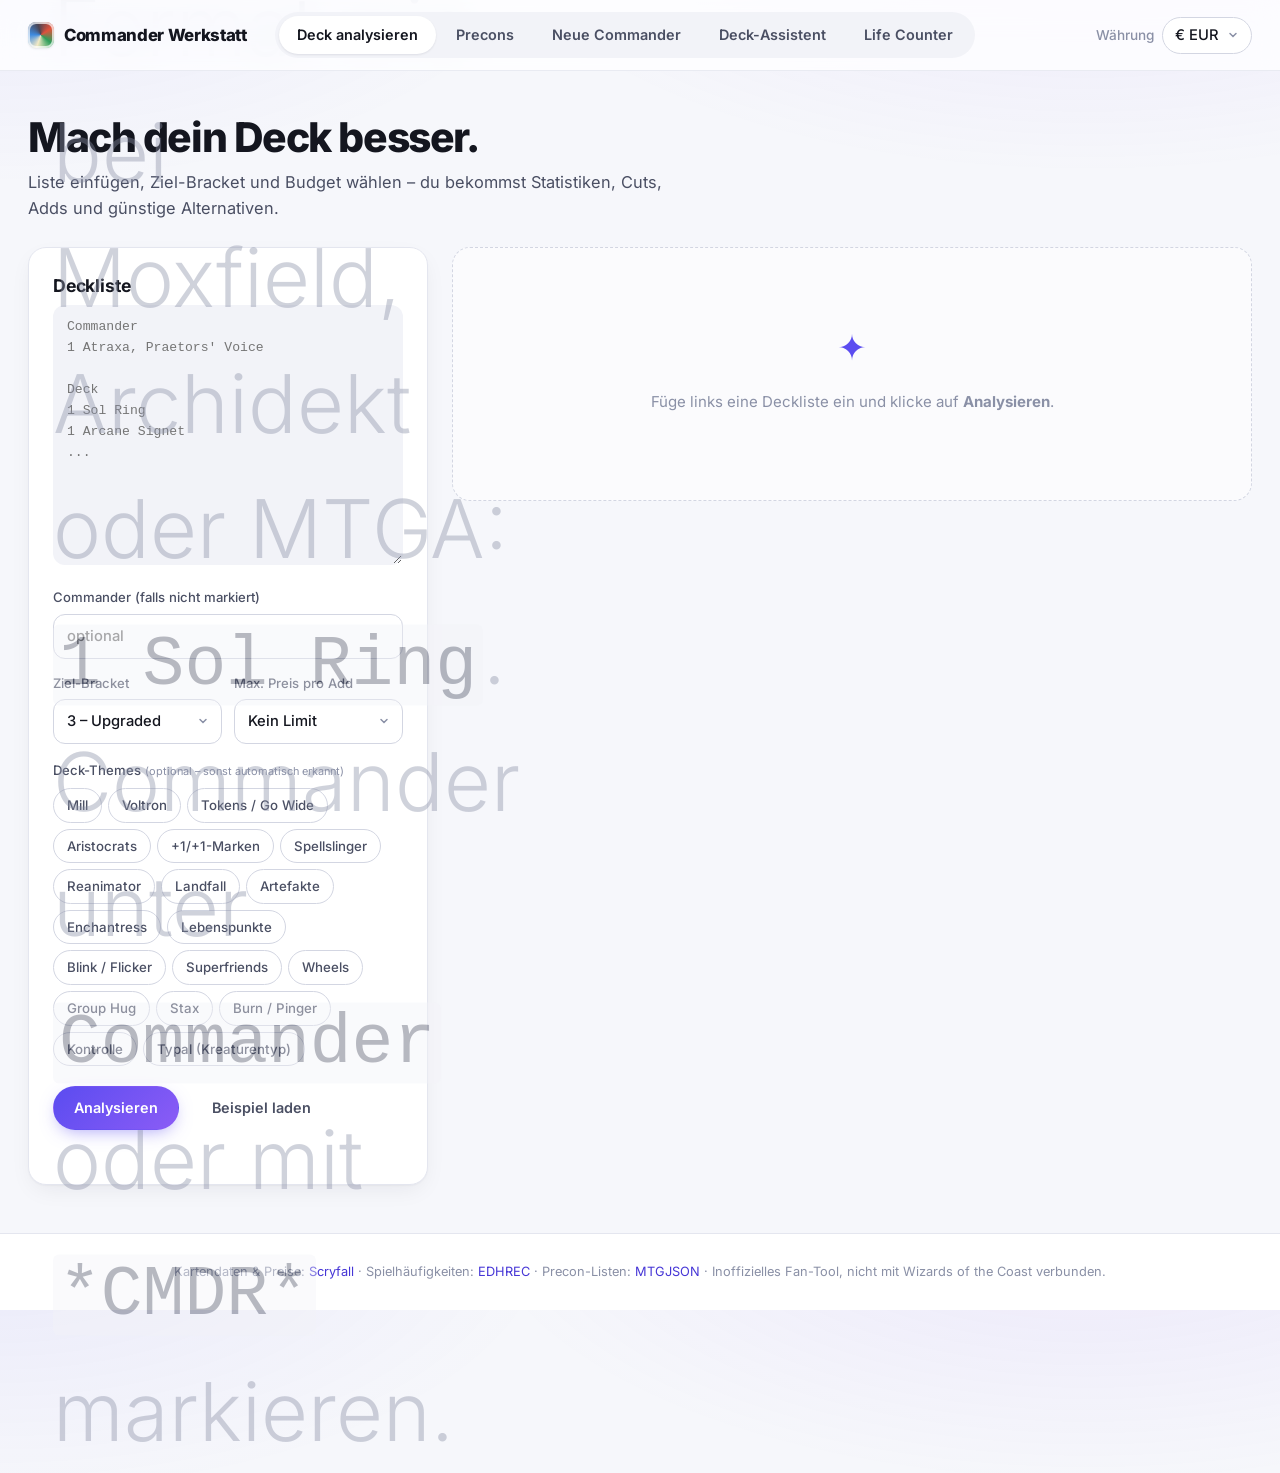
==== commit 76e749b7: "Life Counter: Commander-Hintergründe, Animationen, Zahlenschriften - Jeder Commander als Wallpaper: " ====
--- a/index.html
+++ b/index.html
@@ -14,11 +14,9 @@
   <link rel="apple-touch-icon" href="icons/apple-touch-icon.png">
   <link rel="icon" type="image/png" sizes="32x32" href="icons/favicon-32.png">
   <link rel="icon" type="image/svg+xml" href="icons/icon.svg">
-  <link rel="preconnect" href="https://fonts.googleapis.com">
-  <link rel="preconnect" href="https://fonts.gstatic.com" crossorigin>
-  <link href="https://fonts.googleapis.com/css2?family=Inter:wght@400;500;600;700;800&display=swap" rel="stylesheet">
-  <link rel="stylesheet" href="css/style.css?v=2026-11-21b">
-  <link rel="stylesheet" href="css/life.css?v=2026-11-21b">
+  <link rel="stylesheet" href="fonts/fonts.css?v=2026-11-21c">
+  <link rel="stylesheet" href="css/style.css?v=2026-11-21c">
+  <link rel="stylesheet" href="css/life.css?v=2026-11-21c">
 </head>
 <body>
   <header class="topbar">
@@ -197,8 +195,9 @@
         <ul class="feature-list">
           <li><b>Commander-Schaden</b>pro Gegner, zieht automatisch Leben ab</li>
           <li><b>Gift, Energie, Erfahrung</b>und Commander-Steuer</li>
-          <li><b>Commander-Bilder</b>als Hintergrund für jeden Spieler</li>
+          <li><b>Commander-Hintergründe</b>jeder Commander als Wallpaper – inkl. aller Artworks</li>
           <li><b>Würfel &amp; Startspieler</b>W20, W6, Münze, zufälliger Start</li>
+          <li><b>Animationen &amp; Schriften</b>rollende Zahlen, Sieg-Konfetti, 4 Zahlenstile</li>
           <li><b>Verlauf &amp; Spielzeit</b>jede Änderung nachvollziehbar</li>
           <li><b>Bildschirm bleibt an</b>und das Spiel wird automatisch gespeichert</li>
         </ul>
@@ -271,12 +270,12 @@
     Inoffizielles Fan-Tool, nicht mit Wizards of the Coast verbunden.
   </footer>
 
-  <script src="data/precons.js?v=2026-11-21b"></script>
-  <script src="js/data.js?v=2026-11-21b"></script>
-  <script src="js/api.js?v=2026-11-21b"></script>
-  <script src="js/cards.js?v=2026-11-21b"></script>
-  <script src="js/engine.js?v=2026-11-21b"></script>
-  <script src="js/life.js?v=2026-11-21b"></script>
-  <script src="js/app.js?v=2026-11-21b"></script>
+  <script src="data/precons.js?v=2026-11-21c"></script>
+  <script src="js/data.js?v=2026-11-21c"></script>
+  <script src="js/api.js?v=2026-11-21c"></script>
+  <script src="js/cards.js?v=2026-11-21c"></script>
+  <script src="js/engine.js?v=2026-11-21c"></script>
+  <script src="js/life.js?v=2026-11-21c"></script>
+  <script src="js/app.js?v=2026-11-21c"></script>
 </body>
 </html>
--- a/fonts/fonts.css
+++ b/fonts/fonts.css
@@ -0,0 +1,50 @@
+/* Lokal eingebundene Schriften (SIL Open Font License 1.1, über Fontsource) – siehe fonts/LICENSE.md */
+@font-face {
+  font-family: 'Inter';
+  font-style: normal;
+  font-display: swap;
+  font-weight: 100 900;
+  src: url('inter-latin-wght-normal.woff2') format('woff2-variations'), url('inter-latin-wght-normal.woff2') format('woff2');
+}
+@font-face {
+  font-family: 'Big Shoulders Display';
+  font-style: normal;
+  font-display: swap;
+  font-weight: 800;
+  src: url('big-shoulders-display-latin-800-normal.woff2') format('woff2');
+}
+@font-face {
+  font-family: 'Big Shoulders Display';
+  font-style: normal;
+  font-display: swap;
+  font-weight: 900;
+  src: url('big-shoulders-display-latin-900-normal.woff2') format('woff2');
+}
+@font-face {
+  font-family: 'Unbounded';
+  font-style: normal;
+  font-display: swap;
+  font-weight: 700;
+  src: url('unbounded-latin-700-normal.woff2') format('woff2');
+}
+@font-face {
+  font-family: 'Unbounded';
+  font-style: normal;
+  font-display: swap;
+  font-weight: 900;
+  src: url('unbounded-latin-900-normal.woff2') format('woff2');
+}
+@font-face {
+  font-family: 'Cinzel';
+  font-style: normal;
+  font-display: swap;
+  font-weight: 700;
+  src: url('cinzel-latin-700-normal.woff2') format('woff2');
+}
+@font-face {
+  font-family: 'Cinzel';
+  font-style: normal;
+  font-display: swap;
+  font-weight: 900;
+  src: url('cinzel-latin-900-normal.woff2') format('woff2');
+}
--- a/css/life.css
+++ b/css/life.css
@@ -1,154 +1,285 @@
 /* ============ Life Counter ============ */
 html.life-open, html.life-open body { overflow: hidden; overscroll-behavior: none; }
 .life {
-  position: fixed; inset: 0; z-index: 200; background: #0b0c12;
+  --num-font: 'Big Shoulders Display', 'Inter', system-ui, sans-serif;
+  --num-size: 50cqmin; --num-weight: 900; --num-track: 0;
+  position: fixed; inset: 0; z-index: 200; background: #08090e;
   padding: max(6px, env(safe-area-inset-top)) max(6px, env(safe-area-inset-right)) max(6px, env(safe-area-inset-bottom)) max(6px, env(safe-area-inset-left));
   font-family: Inter, system-ui, -apple-system, sans-serif;
   -webkit-user-select: none; user-select: none; -webkit-touch-callout: none;
-  animation: lifeIn .35s var(--ease, ease) both;
-}
-@keyframes lifeIn { from { opacity: 0; transform: scale(.98); } }
+  animation: lifeIn .4s cubic-bezier(.2,.8,.2,1) both;
+}
+.life.font-shoulders { --num-font: 'Big Shoulders Display', 'Inter', sans-serif; --num-size: 52cqmin; --num-weight: 900; --num-track: .01em; }
+.life.font-unbounded { --num-font: 'Unbounded', 'Inter', sans-serif; --num-size: 30cqmin; --num-weight: 900; --num-track: -.04em; }
+.life.font-cinzel { --num-font: 'Cinzel', Georgia, serif; --num-size: 36cqmin; --num-weight: 900; --num-track: -.02em; }
+.life.font-inter { --num-font: 'Inter', system-ui, sans-serif; --num-size: 38cqmin; --num-weight: 800; --num-track: -.05em; }
+@keyframes lifeIn { from { opacity: 0; transform: scale(.985); } }
 .life-grid { display: grid; gap: 6px; width: 100%; height: 100%; }
 
-/* Spielerfeld */
-.ptile { position: relative; container-type: size; border-radius: 22px; overflow: hidden; min-width: 0; min-height: 0; }
-.pinner { position: absolute; inset: 0; background: var(--tile); color: #fff; overflow: hidden; transition: background .4s; }
+/* ---------- Spielerfeld ---------- */
+.ptile { position: relative; container-type: size; border-radius: 24px; overflow: hidden; min-width: 0; min-height: 0; isolation: isolate; }
+.ptile.intro { animation: tileIn .7s cubic-bezier(.2,.9,.25,1.15) var(--d, 0ms) both; }
+@keyframes tileIn { from { opacity: 0; transform: scale(.82); filter: blur(8px); } 60% { filter: blur(0); } }
+.pinner { position: absolute; inset: 0; background: var(--tile); color: #fff; overflow: hidden; transition: background .5s; }
 .pinner.r180 { transform: rotate(180deg); }
 .pinner.r90, .pinner.r270 { inset: auto; top: 50%; left: 50%; width: 100cqh; height: 100cqw; }
 .pinner.r90 { transform: translate(-50%, -50%) rotate(90deg); }
 .pinner.r270 { transform: translate(-50%, -50%) rotate(270deg); }
 
-.pbg { position: absolute; inset: 0; background-size: cover; background-position: center 30%; opacity: .55; mix-blend-mode: luminosity; transition: opacity .3s; }
-.pinner::after { /* weicher Glanz + Vignette */
-  content: ''; position: absolute; inset: 0; pointer-events: none;
-  background: radial-gradient(120% 90% at 50% 0%, rgba(255,255,255,.18), transparent 55%), radial-gradient(140% 120% at 50% 110%, rgba(0,0,0,.35), transparent 60%);
-}
-
-.zone { position: absolute; top: 0; bottom: 0; width: 50%; border: 0; background: transparent; z-index: 2; cursor: pointer; touch-action: manipulation; -webkit-tap-highlight-color: transparent; }
+/* Hintergrundbild (Commander-Art) mit langsamer Kamerafahrt */
+.pbg { position: absolute; inset: 0; overflow: hidden; }
+.pbg-img {
+  position: absolute; inset: -6%; background-size: cover; background-position: center 30%;
+  opacity: 0; transform: scale(1.08); transition: opacity .7s ease, transform 1.2s cubic-bezier(.2,.8,.2,1);
+}
+.pbg-img.in { opacity: 1; transform: scale(1); animation: kenburns 38s ease-in-out infinite alternate; }
+@keyframes kenburns { 0% { transform: scale(1) translate(0, 0); } 50% { transform: scale(1.1) translate(-2%, 1.5%); } 100% { transform: scale(1.06) translate(2%, -1.5%); } }
+.pshade { position: absolute; inset: 0; pointer-events: none; }
+.pinner::after { /* Glanz + Vignette */
+  content: ''; position: absolute; inset: 0; pointer-events: none; z-index: 0;
+  background: radial-gradient(120% 90% at 50% 0%, rgba(255,255,255,.18), transparent 55%), radial-gradient(140% 120% at 50% 110%, rgba(0,0,0,.32), transparent 60%);
+}
+.pinner.has-art .pshade {
+  background:
+    linear-gradient(180deg, color-mix(in srgb, var(--ta) 55%, transparent) 0%, transparent 38%, transparent 55%, rgba(0,0,0,.6) 100%),
+    radial-gradient(ellipse at center, rgba(0,0,0,.28) 0%, rgba(0,0,0,.12) 45%, transparent 70%);
+}
+.pinner.has-art::after { background: radial-gradient(140% 120% at 50% 50%, transparent 55%, rgba(0,0,0,.45)); }
+.pinner.has-art { box-shadow: inset 0 0 0 2px color-mix(in srgb, var(--ta) 70%, transparent); }
+
+/* Treffer-/Heil-Blitz */
+.pflash { position: absolute; inset: 0; opacity: 0; pointer-events: none; z-index: 1; }
+.pflash.up { background: radial-gradient(circle at center, rgba(134, 239, 172, .9), rgba(34, 197, 94, .35) 60%, transparent); }
+.pflash.down { background: radial-gradient(circle at center, rgba(252, 165, 165, .9), rgba(220, 38, 38, .4) 60%, transparent); }
+
+/* Wenig Leben: pulsierende rote Vignette */
+.plow { position: absolute; inset: 0; opacity: 0; pointer-events: none; z-index: 1; box-shadow: inset 0 0 12cqmin 2cqmin rgba(239, 68, 68, .85); transition: opacity .4s; }
+.ptile.low .plow { opacity: 1; animation: heartbeat 1.6s ease-in-out infinite; }
+@keyframes heartbeat { 0%, 100% { opacity: .35; } 12% { opacity: 1; } 24% { opacity: .5; } 36% { opacity: .9; } 60% { opacity: .35; } }
+
+/* Tipp-Zonen */
+.zone { position: absolute; top: 0; bottom: 0; width: 50%; border: 0; background: transparent; z-index: 3; cursor: pointer; touch-action: manipulation; -webkit-tap-highlight-color: transparent; overflow: hidden; padding: 0; }
 .zone.minus { left: 0; } .zone.plus { right: 0; }
-.zone::after { content: ''; position: absolute; inset: 0; background: #fff; opacity: 0; }
-.zone.pressed::after { animation: press .35s ease-out; }
-@keyframes press { 0% { opacity: .16; } 100% { opacity: 0; } }
 .zone:focus-visible { outline: 3px solid rgba(255,255,255,.7); outline-offset: -6px; border-radius: 20px; }
-
-.hint { position: absolute; top: 50%; transform: translateY(-50%); font-size: 9cqmin; font-weight: 300; opacity: .45; z-index: 1; pointer-events: none; }
+.ripple {
+  position: absolute; width: 20cqmin; height: 20cqmin; margin: -10cqmin 0 0 -10cqmin; border-radius: 50%;
+  background: radial-gradient(circle, rgba(255,255,255,.55), rgba(255,255,255,0) 70%); pointer-events: none;
+  animation: ripple .55s cubic-bezier(.2,.8,.2,1) forwards;
+}
+.ripple.big { animation-duration: .8s; background: radial-gradient(circle, rgba(255,255,255,.7), rgba(255,255,255,0) 70%); }
+@keyframes ripple { from { transform: scale(.2); opacity: 1; } to { transform: scale(4); opacity: 0; } }
+
+.hint { position: absolute; top: 50%; transform: translateY(-50%); font-size: 9cqmin; font-weight: 300; opacity: .4; z-index: 2; pointer-events: none; }
 .hint.minus { left: 7%; } .hint.plus { right: 7%; }
 
-.ptop {
-  position: absolute; top: 6%; left: 18%; right: 18%; z-index: 1; pointer-events: none;
-  display: flex; justify-content: center; align-items: center; gap: 8px;
-}
+/* Kopfzeile: Name + Delta */
+.ptop { position: absolute; top: 6%; left: 18%; right: 18%; z-index: 2; pointer-events: none; display: flex; justify-content: center; align-items: center; gap: 8px; }
 .pname {
-  font-size: max(12px, 6.2cqmin); font-weight: 600; letter-spacing: .01em; opacity: .92;
-  text-shadow: 0 1px 8px rgba(0,0,0,.25); white-space: nowrap; overflow: hidden; text-overflow: ellipsis; min-width: 0;
-}
+  font-size: max(12px, 6.2cqmin); font-weight: 650; letter-spacing: .01em; opacity: .95;
+  text-shadow: 0 1px 10px rgba(0,0,0,.45); white-space: nowrap; overflow: hidden; text-overflow: ellipsis; min-width: 0;
+}
+.pdelta {
+  flex: none; font-family: var(--num-font); font-size: max(13px, 6.8cqmin); font-weight: 800; border-radius: 999px; font-variant-numeric: tabular-nums;
+  background: rgba(34, 197, 94, .85); box-shadow: 0 4px 14px rgba(0,0,0,.25); opacity: 0; transform: scale(.6); max-width: 0; padding: .02em 0;
+  transition: opacity .25s, transform .35s cubic-bezier(.2,.9,.3,1.5), max-width .3s, padding .3s, background .2s;
+}
+.pdelta.show { opacity: 1; transform: scale(1); max-width: 6em; padding: .02em .55em; }
+.pdelta.neg { background: rgba(220, 38, 38, .88); }
+
+/* Lebenszahl */
+.plife-wrap { position: absolute; inset: 0; display: grid; place-items: center; z-index: 2; pointer-events: none; }
 .plife {
-  position: absolute; inset: 0; display: grid; place-items: center; z-index: 1; pointer-events: none;
-  font-size: 38cqmin; font-weight: 800; letter-spacing: -.05em; font-variant-numeric: tabular-nums; line-height: 1;
-  text-shadow: 0 4px 30px rgba(0,0,0,.25);
-}
-.pdelta {
-  flex: none; font-size: max(12px, 6cqmin); font-weight: 800; padding: .05em .55em; border-radius: 999px; font-variant-numeric: tabular-nums;
-  background: rgba(255,255,255,.25); backdrop-filter: blur(6px); opacity: 0; transform: scale(.7); max-width: 0; padding-inline: 0;
-  transition: opacity .25s, transform .3s cubic-bezier(.2,.9,.3,1.4), max-width .3s, padding .3s;
-}
-.pdelta.show { opacity: 1; transform: scale(1); max-width: 6em; padding-inline: .55em; }
-.pdelta.neg { background: rgba(0,0,0,.25); }
-
-.pbadges { position: absolute; bottom: 7%; left: 0; right: 0; display: flex; justify-content: center; flex-wrap: wrap; gap: 6px; z-index: 1; pointer-events: none; padding: 0 16%; }
-.badge { display: inline-flex; align-items: center; gap: 5px; font-size: max(11px, 4.6cqmin); font-weight: 700; padding: .2em .6em; border-radius: 999px; background: rgba(0,0,0,.28); backdrop-filter: blur(6px); }
-.badge.cmd i, .dot { display: inline-block; width: .85em; height: .85em; border-radius: 50%; box-shadow: 0 0 0 2px rgba(255,255,255,.7); flex: none; }
+  grid-area: 1 / 1; font-family: var(--num-font); font-size: var(--num-size); font-weight: var(--num-weight); letter-spacing: var(--num-track);
+  font-variant-numeric: tabular-nums lining-nums; line-height: 1; padding-top: .04em;
+  background: linear-gradient(180deg, #fff 0%, #fff 55%, rgba(255,255,255,.78) 100%); -webkit-background-clip: text; background-clip: text; color: transparent;
+  filter: drop-shadow(0 .03em .12em rgba(0,0,0,.35)) drop-shadow(0 0 .02em rgba(0,0,0,.25));
+  will-change: transform;
+}
+.pinner.has-art .plife { filter: drop-shadow(0 .03em .1em rgba(0,0,0,.65)) drop-shadow(0 0 .03em rgba(0,0,0,.5)); }
+.life.font-cinzel .plife { background: linear-gradient(180deg, #fff 0%, #fff6db 60%, #e9cf8f 100%); -webkit-background-clip: text; background-clip: text; }
+.plife.ghost { pointer-events: none; }
+
+/* Badges */
+.pbadges { position: absolute; bottom: 7%; left: 0; right: 0; display: flex; justify-content: center; flex-wrap: wrap; gap: 6px; z-index: 2; pointer-events: none; padding: 0 16%; }
+.badge { display: inline-flex; align-items: center; gap: 5px; font-size: max(11px, 4.6cqmin); font-weight: 700; padding: .2em .6em; border-radius: 999px; background: rgba(0,0,0,.32); backdrop-filter: blur(8px); -webkit-backdrop-filter: blur(8px); animation: badgeIn .35s cubic-bezier(.2,.9,.3,1.5) both; }
+.badge.hot { background: rgba(220, 38, 38, .75); box-shadow: 0 0 0 0 rgba(239,68,68,.7); animation: badgeIn .35s both, hot 1.4s ease-out infinite; }
+@keyframes badgeIn { from { transform: scale(.6); opacity: 0; } }
+@keyframes hot { 0% { box-shadow: 0 0 0 0 rgba(239,68,68,.7); } 100% { box-shadow: 0 0 0 10px rgba(239,68,68,0); } }
+.badge.cmd i, .dot { display: inline-block; width: .85em; height: .85em; border-radius: 50%; box-shadow: 0 0 0 2px rgba(255,255,255,.75); flex: none; }
 
 .pmenu-btn {
-  position: absolute; bottom: 5%; right: 5%; z-index: 3; width: max(36px, 11cqmin); height: max(36px, 11cqmin); border-radius: 50%;
-  border: 0; background: rgba(255,255,255,.2); color: #fff; font-size: max(18px, 6cqmin); line-height: 1; cursor: pointer; backdrop-filter: blur(8px);
-  transition: background .2s, transform .15s;
-}
-.pmenu-btn:active { transform: scale(.92); background: rgba(255,255,255,.32); }
-
-.pdead { position: absolute; left: 0; right: 0; bottom: 18%; display: none; place-items: center; z-index: 1; font-size: max(16px, 9cqmin); opacity: .8; pointer-events: none; }
-.ptile.dead .pinner { filter: grayscale(.85) brightness(.6); }
-.ptile.dead .plife { opacity: .35; }
-.ptile.dead .pdead { display: grid; }
-
+  position: absolute; bottom: 5%; right: 5%; z-index: 4; width: max(36px, 11cqmin); height: max(36px, 11cqmin); border-radius: 50%;
+  border: 0; background: rgba(255,255,255,.2); color: #fff; font-size: max(18px, 6cqmin); line-height: 1; cursor: pointer;
+  backdrop-filter: blur(10px); -webkit-backdrop-filter: blur(10px); transition: background .2s, transform .15s;
+}
+.pmenu-btn:active { transform: scale(.9); background: rgba(255,255,255,.34); }
+
+/* Ausgeschieden */
+.pdead { position: absolute; left: 0; right: 0; bottom: 18%; display: grid; place-items: center; z-index: 2; font-size: max(16px, 9cqmin); pointer-events: none; opacity: 0; transform: scale(.4); transition: opacity .4s, transform .5s cubic-bezier(.2,.9,.3,1.5); }
+.ptile .pinner > :is(.pbg, .pshade) { transition: filter .6s; }
+.ptile.dead .pinner > :is(.pbg, .pshade) { filter: grayscale(1) brightness(.55); }
+.ptile.dead .pinner { background: linear-gradient(145deg, #2a2d36, #4a4e5a); }
+.ptile.dead .plife { opacity: .4; }
+.ptile.dead .pdead { opacity: .85; transform: scale(1); }
+
+/* Sieg */
+.pwin { position: absolute; top: 17%; left: 0; right: 0; display: flex; flex-direction: column; align-items: center; z-index: 3; pointer-events: none; opacity: 0; transform: translateY(10px) scale(.6); }
+.pwin .crown { font-size: max(26px, 14cqmin); line-height: 1; color: #facc15; filter: drop-shadow(0 4px 12px rgba(250, 204, 21, .6)); }
+.pwin span:last-child { font-size: max(12px, 5cqmin); font-weight: 800; text-transform: uppercase; letter-spacing: .2em; }
+.ptile.won .pwin { opacity: 1; transform: none; transition: opacity .5s .2s, transform .7s .2s cubic-bezier(.2,.9,.3,1.6); }
+.ptile.won .pinner { box-shadow: inset 0 0 0 3px #facc15, inset 0 0 12cqmin rgba(250, 204, 21, .35); }
+.ptile.won .ptop { opacity: 0; }
+.confetti { position: absolute; inset: 0; pointer-events: none; z-index: 6; overflow: hidden; }
+.confetti i {
+  position: absolute; left: 50%; top: 55%; width: 1.6cqmin; height: 2.6cqmin; min-width: 5px; min-height: 8px; background: var(--c); border-radius: 2px;
+  transform: translate(-50%, -50%) scale(var(--s)); opacity: 0; animation: confetti var(--t) cubic-bezier(.15,.7,.35,1) forwards;
+}
+@keyframes confetti {
+  0% { opacity: 1; transform: translate(-50%, -50%) scale(var(--s)) rotate(0); }
+  70% { opacity: 1; }
+  100% { opacity: 0; transform: translate(calc(-50% + var(--x)), calc(-50% + var(--y) + 40cqmin)) scale(var(--s)) rotate(var(--r)); }
+}
+
+/* Startspieler */
 .ptile.spot .pinner { box-shadow: inset 0 0 0 6px #fff; }
-.ptile.chosen .pinner { animation: chosen 2.6s ease both; }
+.ptile.chosen .pinner { animation: chosen 2.8s ease both; }
 .ptile.chosen .pname::after { content: ' · beginnt!'; }
-@keyframes chosen { 0%, 100% { box-shadow: inset 0 0 0 0 #fff; } 15%, 85% { box-shadow: inset 0 0 0 8px #fff, 0 0 40px rgba(255,255,255,.5); } }
-
-/* Spieler-Panel */
+@keyframes chosen { 0%, 100% { box-shadow: inset 0 0 0 0 #fff; } 12%, 85% { box-shadow: inset 0 0 0 8px #fff, inset 0 0 14cqmin rgba(255,255,255,.45); } }
+
+/* ---------- Spieler-Panel ---------- */
 .ppanel {
-  position: absolute; inset: 0; z-index: 5; background: rgba(15, 16, 26, .82); backdrop-filter: blur(18px) saturate(140%);
-  display: flex; flex-direction: column; padding: 4% 5%; animation: lifeIn .25s ease both; color: #fff;
-  font-size: clamp(12px, 4.4cqmin, 16px);
-}
+  position: absolute; inset: 0; z-index: 8; background: rgba(12, 13, 22, .8); backdrop-filter: blur(22px) saturate(150%); -webkit-backdrop-filter: blur(22px) saturate(150%);
+  display: flex; flex-direction: column; padding: 4% 5%; color: #fff; font-size: clamp(12px, 4.4cqmin, 16px);
+  animation: panelIn .35s cubic-bezier(.2,.9,.3,1.1) both;
+}
+@keyframes panelIn { from { opacity: 0; transform: translateY(6%) scale(.98); } }
 .phead { display: flex; gap: 8px; align-items: center; margin-bottom: 8px; }
-.pname-input { flex: 1; min-width: 0; background: rgba(255,255,255,.12); border: 1px solid rgba(255,255,255,.18); color: #fff; border-radius: 12px; padding: 8px 12px; font: inherit; font-weight: 600; }
-.pname-input:focus, .part-input:focus { outline: 2px solid rgba(255,255,255,.6); }
+.pname-input, .pwall-input { flex: 1; min-width: 0; background: rgba(255,255,255,.12); border: 1px solid rgba(255,255,255,.18); color: #fff; border-radius: 12px; padding: 8px 12px; font: inherit; }
+.pname-input { font-weight: 650; }
+.pwall-input::placeholder { color: rgba(255,255,255,.5); }
+.pname-input:focus, .pwall-input:focus { outline: 2px solid rgba(255,255,255,.6); }
 .pclose { width: 38px; height: 38px; flex: none; border-radius: 50%; border: 0; background: rgba(255,255,255,.16); color: #fff; font-size: 16px; cursor: pointer; }
-.pscroll { overflow-y: auto; flex: 1; padding-right: 2px; -webkit-overflow-scrolling: touch; }
-.ppanel h4 { margin: 12px 0 6px; font-size: .72em; text-transform: uppercase; letter-spacing: .08em; opacity: .6; font-weight: 700; }
+.pscroll { overflow-y: auto; flex: 1; padding-right: 2px; -webkit-overflow-scrolling: touch; overscroll-behavior: contain; }
+.ppanel h4 { margin: 14px 0 7px; font-size: .72em; text-transform: uppercase; letter-spacing: .08em; opacity: .6; font-weight: 700; }
+.ppanel h4:first-child { margin-top: 4px; }
 .prow { display: flex; align-items: center; gap: 8px; padding: 4px 0; }
 .plabel { flex: 1; min-width: 0; display: flex; align-items: center; gap: 8px; overflow: hidden; text-overflow: ellipsis; white-space: nowrap; }
-.pstep { width: 34px; height: 34px; flex: none; border-radius: 50%; border: 0; background: rgba(255,255,255,.14); color: #fff; font-size: 18px; cursor: pointer; }
-.pstep:active { background: rgba(255,255,255,.3); }
-.pval { min-width: 28px; text-align: center; font-weight: 800; font-variant-numeric: tabular-nums; }
+.pstep { width: 34px; height: 34px; flex: none; border-radius: 50%; border: 0; background: rgba(255,255,255,.14); color: #fff; font-size: 18px; cursor: pointer; transition: background .15s, transform .1s; }
+.pstep:active { background: rgba(255,255,255,.32); transform: scale(.9); }
+.pval { min-width: 28px; text-align: center; font-weight: 800; font-variant-numeric: tabular-nums; font-family: var(--num-font); font-size: 1.15em; }
 .pswatches { display: flex; flex-wrap: wrap; gap: 8px; }
-.swatch { width: 32px; height: 32px; border-radius: 50%; border: 0; cursor: pointer; box-shadow: 0 0 0 2px rgba(255,255,255,.15); }
-.swatch.on { box-shadow: 0 0 0 3px #fff; }
-.part { display: flex; gap: 6px; flex-wrap: wrap; }
-.part-input { flex: 1 1 140px; min-width: 0; background: rgba(255,255,255,.12); border: 1px solid rgba(255,255,255,.18); color: #fff; border-radius: 12px; padding: 8px 12px; font: inherit; }
-.part-input::placeholder { color: rgba(255,255,255,.5); }
+.swatch { width: 32px; height: 32px; border-radius: 50%; border: 0; cursor: pointer; box-shadow: 0 0 0 2px rgba(255,255,255,.15); transition: transform .15s; }
+.swatch.on { box-shadow: 0 0 0 3px #fff; transform: scale(1.08); }
 .pbtn { border: 0; border-radius: 12px; padding: 8px 12px; background: #fff; color: #14161f; font: inherit; font-weight: 700; cursor: pointer; }
 .pbtn.ghost { background: rgba(255,255,255,.14); color: #fff; }
-.pmsg { margin: 6px 0 0; font-size: .85em; opacity: .75; min-height: 1em; }
-
-/* Zentraler Menü-Knopf */
+.pbtn.small { padding: 6px 10px; font-size: .85em; margin-top: 8px; }
+.pbtn.spin { animation: spinOnce .6s linear infinite; }
+@keyframes spinOnce { to { transform: rotate(360deg); } }
+.pmsg { margin: 6px 0 0; font-size: .85em; opacity: .75; }
+
+/* Hintergrund-Auswahl */
+.pwall-search { display: flex; gap: 6px; }
+.pwall-search .pbtn { font-size: 1.1em; padding: 6px 12px; }
+.pwall-current { font-size: .82em; opacity: .75; margin: 8px 0 0; }
+.pwall-label { font-size: .75em; opacity: .65; margin: 10px 0 6px; font-weight: 600; }
+.pwall-grid { display: grid; grid-template-columns: repeat(auto-fill, minmax(max(72px, 22cqmin), 1fr)); gap: 6px; }
+.pwall-strip { display: grid; grid-auto-flow: column; grid-auto-columns: max(84px, 26cqmin); gap: 6px; overflow-x: auto; padding-bottom: 4px; scroll-snap-type: x mandatory; }
+.pwall-strip .pthumb { scroll-snap-align: start; }
+.pthumb {
+  position: relative; border: 0; padding: 0; border-radius: 10px; overflow: hidden; cursor: pointer; aspect-ratio: 626 / 457; background: rgba(255,255,255,.08);
+  box-shadow: 0 0 0 1px rgba(255,255,255,.12); transition: transform .2s cubic-bezier(.2,.9,.3,1.4), box-shadow .2s; animation: thumbIn .4s ease both;
+}
+.pthumb:nth-child(2n) { animation-delay: .03s; } .pthumb:nth-child(3n) { animation-delay: .06s; } .pthumb:nth-child(4n) { animation-delay: .09s; }
+@keyframes thumbIn { from { opacity: 0; transform: scale(.9); } }
+.pthumb img { width: 100%; height: 100%; object-fit: cover; display: block; }
+.pthumb span {
+  position: absolute; left: 0; right: 0; bottom: 0; padding: 10px 5px 3px; font-size: .62em; font-weight: 600; text-align: left; color: #fff;
+  background: linear-gradient(transparent, rgba(0,0,0,.8)); white-space: nowrap; overflow: hidden; text-overflow: ellipsis;
+}
+.pthumb:active { transform: scale(.95); }
+.pthumb.on { box-shadow: 0 0 0 3px #fff, 0 6px 18px rgba(0,0,0,.4); }
+.pthumb.on::after { content: '✓'; position: absolute; top: 4px; right: 4px; width: 18px; height: 18px; border-radius: 50%; background: #fff; color: #14161f; font-size: 11px; font-weight: 800; display: grid; place-items: center; }
+.pwall-loading { grid-column: 1 / -1; display: flex; gap: 6px; justify-content: center; padding: 14px 0; }
+.pwall-loading span { width: 8px; height: 8px; border-radius: 50%; background: #fff; opacity: .4; animation: dots 1s ease-in-out infinite; }
+.pwall-loading span:nth-child(2) { animation-delay: .15s; } .pwall-loading span:nth-child(3) { animation-delay: .3s; }
+@keyframes dots { 50% { opacity: 1; transform: translateY(-4px); } }
+
+/* ---------- Zentraler Menü-Knopf ---------- */
 .life-hub {
   position: absolute; top: 50%; left: 50%; transform: translate(-50%, -50%); z-index: 20;
-  width: 58px; height: 58px; border-radius: 50%; border: 0; cursor: pointer;
-  background: conic-gradient(from 200deg, #f3e9c6, #3d8be0, #4b4453, #e2513b, #2e9e5b, #f3e9c6);
-  box-shadow: 0 0 0 5px #0b0c12, 0 10px 30px rgba(0,0,0,.5); transition: transform .2s;
-}
-.life-hub span { position: absolute; inset: 9px; border-radius: 50%; background: #0b0c12; display: grid; place-items: center; }
-.life-hub span::before { content: ''; width: 16px; height: 16px; border-radius: 4px; background: #fff; transform: rotate(45deg); }
-.life-hub:active { transform: translate(-50%, -50%) scale(.92); }
-
-/* Menü-Dialog */
-.life-modal { position: absolute; inset: 0; z-index: 30; background: rgba(5, 6, 12, .6); backdrop-filter: blur(10px); display: grid; place-items: center; padding: 16px; animation: lifeIn .2s ease both; }
+  width: 60px; height: 60px; border-radius: 50%; border: 0; cursor: pointer; padding: 0;
+  background: conic-gradient(from 0deg, #f3e9c6, #3d8be0, #4b4453, #e2513b, #2e9e5b, #f3e9c6);
+  box-shadow: 0 0 0 5px #08090e, 0 10px 30px rgba(0,0,0,.55); transition: transform .25s cubic-bezier(.2,.9,.3,1.5);
+  animation: hubSpin 14s linear infinite;
+}
+.life-hub span { position: absolute; inset: 9px; border-radius: 50%; background: #08090e; display: grid; place-items: center; animation: hubSpin 14s linear infinite reverse; }
+.life-hub span::before { content: ''; width: 16px; height: 16px; border-radius: 4px; background: #fff; transform: rotate(45deg); box-shadow: 0 0 14px rgba(255,255,255,.5); }
+.life-hub:active { transform: translate(-50%, -50%) scale(.88); }
+@keyframes hubSpin { to { rotate: 360deg; } }
+
+/* ---------- Menü-Dialog ---------- */
+.life-modal { position: absolute; inset: 0; z-index: 30; background: rgba(5, 6, 12, .55); backdrop-filter: blur(12px); -webkit-backdrop-filter: blur(12px); display: grid; place-items: center; padding: 16px; animation: fadeIn .25s ease both; }
+@keyframes fadeIn { from { opacity: 0; } }
 .lm-card {
-  width: min(420px, 100%); max-height: 100%; overflow-y: auto; background: #fff; color: #14161f; border-radius: 26px; padding: 22px;
-  box-shadow: 0 30px 80px rgba(0,0,0,.45); animation: lmUp .35s cubic-bezier(.2,.9,.3,1.2) both;
-}
-@keyframes lmUp { from { transform: translateY(20px) scale(.97); opacity: 0; } }
+  width: min(430px, 100%); max-height: 100%; overflow-y: auto; background: #fff; color: #14161f; border-radius: 28px; padding: 22px;
+  box-shadow: 0 30px 80px rgba(0,0,0,.45); animation: lmUp .45s cubic-bezier(.2,.9,.3,1.25) both; overscroll-behavior: contain;
+}
+@keyframes lmUp { from { transform: translateY(24px) scale(.96); opacity: 0; } }
 .lm-head { display: flex; justify-content: space-between; align-items: flex-start; margin-bottom: 16px; }
 .lm-kicker { font-size: .72rem; text-transform: uppercase; letter-spacing: .08em; color: #8a90a6; font-weight: 700; }
-.lm-clock, .lm-title { font-size: 1.8rem; font-weight: 800; letter-spacing: -.03em; font-variant-numeric: tabular-nums; }
+.lm-clock, .lm-title { font-family: 'Big Shoulders Display', Inter, sans-serif; font-size: 2.3rem; font-weight: 900; letter-spacing: .01em; font-variant-numeric: tabular-nums; line-height: 1.1; }
+.lm-title { font-family: Inter, sans-serif; font-size: 1.7rem; font-weight: 800; letter-spacing: -.03em; }
 .lm-x { width: 40px; height: 40px; border-radius: 50%; border: 0; background: #f2f3f8; font-size: 16px; cursor: pointer; color: #14161f; }
 .lm-grid { display: grid; grid-template-columns: repeat(3, 1fr); gap: 10px; }
-.lm-grid button {
+.lm-grid button, .lm-fonts button {
   border: 0; background: #f2f3f8; border-radius: 18px; padding: 14px 6px; cursor: pointer; display: flex; flex-direction: column; align-items: center; gap: 2px;
-  font: inherit; color: #14161f; transition: transform .15s, background .2s;
-}
-.lm-grid button:hover { background: #eeebff; }
-.lm-grid button:active { transform: scale(.95); }
+  font: inherit; color: #14161f; transition: transform .15s, background .2s, box-shadow .2s;
+}
+.lm-grid button:hover, .lm-fonts button:hover { background: #eeebff; }
+.lm-grid button:active, .lm-fonts button:active { transform: scale(.94); }
 .lm-grid b { font-size: 1.25rem; font-weight: 800; }
-.lm-grid span { font-size: .75rem; color: #4a4f63; font-weight: 500; }
-.lm-result { margin-top: 14px; padding: 18px; border-radius: 20px; text-align: center; background: linear-gradient(135deg, #5b4cf0, #a855f7); color: #fff; }
-.lm-result b { display: block; font-size: 3rem; font-weight: 800; line-height: 1; letter-spacing: -.03em; }
-.lm-result span { font-size: .85rem; opacity: .85; }
-.lm-result.pop { animation: lmPop .3s cubic-bezier(.2,.9,.3,1.5); }
-@keyframes lmPop { from { transform: scale(.9); } }
+.lm-grid span, .lm-fonts span { font-size: .75rem; color: #4a4f63; font-weight: 500; }
+.lm-fonts { display: grid; grid-template-columns: repeat(4, 1fr); gap: 8px; }
+.lm-fonts button { padding: 10px 4px 8px; }
+.lm-fonts b { font-size: 1.9rem; line-height: 1.05; }
+.lm-fonts .font-shoulders b { font-family: 'Big Shoulders Display'; font-weight: 900; font-size: 2.3rem; }
+.lm-fonts .font-unbounded b { font-family: 'Unbounded'; font-weight: 900; font-size: 1.45rem; letter-spacing: -.04em; padding: .2em 0; }
+.lm-fonts .font-cinzel b { font-family: 'Cinzel'; font-weight: 900; }
+.lm-fonts .font-inter b { font-family: 'Inter'; font-weight: 800; letter-spacing: -.05em; }
+.lm-fonts button.on { background: #eeebff; box-shadow: inset 0 0 0 2px #5b4cf0; }
+.lm-switch { display: flex; flex-direction: row; align-items: center; gap: 10px; font-size: .9rem; font-weight: 600; color: #14161f; cursor: pointer; margin-top: 4px; }
+.lm-switch input { position: absolute; opacity: 0; pointer-events: none; }
+.lm-switch span { width: 44px; height: 26px; border-radius: 999px; background: #d3d6e2; position: relative; transition: background .25s; flex: none; }
+.lm-switch span::after { content: ''; position: absolute; top: 3px; left: 3px; width: 20px; height: 20px; border-radius: 50%; background: #fff; box-shadow: 0 1px 3px rgba(0,0,0,.25); transition: transform .3s cubic-bezier(.2,.9,.3,1.4); }
+.lm-switch input:checked + span { background: #5b4cf0; }
+.lm-switch input:checked + span::after { transform: translateX(18px); }
+.lm-switch input:focus-visible + span { outline: 2px solid #5b4cf0; outline-offset: 2px; }
+
+.lm-result { position: relative; overflow: hidden; margin-top: 14px; padding: 18px; border-radius: 22px; text-align: center; background: linear-gradient(135deg, #5b4cf0, #a855f7); color: #fff; perspective: 400px; }
+.lm-result b { display: block; font-family: 'Big Shoulders Display', Inter, sans-serif; font-size: 4rem; font-weight: 900; line-height: 1; }
+.lm-result b.rolling { animation: tumble .12s linear infinite; filter: blur(1.5px); }
+.lm-result b.coin { font-family: Inter, sans-serif; font-size: 2.6rem; font-weight: 800; letter-spacing: -.03em; padding: .2em 0; }
+.lm-result.coin-flip b { animation: coin .7s cubic-bezier(.2,.8,.2,1); }
+.lm-result span { font-size: .85rem; opacity: .9; }
+.lm-result.pop { animation: lmPop .35s cubic-bezier(.2,.9,.3,1.6); }
+.lm-result.crit { background: linear-gradient(135deg, #f59e0b, #facc15); color: #3b2500; }
+.lm-result.fail { background: linear-gradient(135deg, #475569, #1e293b); }
+.lm-result.fail.pop { animation: shake .45s ease; }
+@keyframes lmPop { from { transform: scale(.88); } }
+@keyframes tumble { 0% { transform: rotateX(0) translateY(0); } 50% { transform: rotateX(90deg) translateY(-4px); } 100% { transform: rotateX(0) translateY(0); } }
+@keyframes coin { 0% { transform: rotateY(0) scale(.6); } 100% { transform: rotateY(1080deg) scale(1); } }
+@keyframes shake { 0%, 100% { transform: translateX(0); } 20% { transform: translateX(-8px); } 40% { transform: translateX(8px); } 60% { transform: translateX(-5px); } 80% { transform: translateX(5px); } }
 .lm-section { margin-top: 20px; padding-top: 18px; border-top: 1px solid #e9ebf3; display: flex; flex-direction: column; gap: 10px; }
 .lm-chips { display: flex; gap: 6px; align-items: center; }
-.lm-chips button { width: 44px; height: 40px; border-radius: 12px; border: 1px solid #d3d6e2; background: #fff; font: inherit; font-weight: 700; cursor: pointer; color: #14161f; }
-.lm-chips button.on { background: #5b4cf0; color: #fff; border-color: #5b4cf0; }
+.lm-chips button { width: 44px; height: 40px; border-radius: 12px; border: 1px solid #d3d6e2; background: #fff; font: inherit; font-weight: 700; cursor: pointer; color: #14161f; transition: all .2s; }
+.lm-chips button.on { background: #5b4cf0; color: #fff; border-color: #5b4cf0; transform: scale(1.05); }
 .lm-chips span { color: #8a90a6; font-size: .85rem; margin-left: 6px; }
-.lm-primary { border: 0; border-radius: 999px; padding: 13px; font: inherit; font-weight: 700; color: #fff; cursor: pointer; background: linear-gradient(135deg, #5b4cf0, #8b5cf6); box-shadow: 0 8px 20px -8px rgba(91,76,240,.6); }
+.lm-primary { border: 0; border-radius: 999px; padding: 13px; font: inherit; font-weight: 700; color: #fff; cursor: pointer; background: linear-gradient(135deg, #5b4cf0, #8b5cf6); box-shadow: 0 8px 20px -8px rgba(91,76,240,.6); transition: transform .15s; }
+.lm-primary:active { transform: scale(.97); }
 .lm-foot { display: flex; gap: 8px; margin-top: 16px; }
 .lm-foot button { flex: 1; border: 0; border-radius: 999px; padding: 11px; background: #f2f3f8; font: inherit; font-weight: 600; cursor: pointer; color: #14161f; }
 .lm-history { display: flex; flex-direction: column; max-height: 60vh; overflow-y: auto; }
-.lh-row { display: grid; grid-template-columns: auto 1fr auto 3ch auto; gap: 10px; align-items: center; padding: 9px 2px; border-bottom: 1px solid #f2f3f8; font-size: .9rem; }
+.lh-row { display: grid; grid-template-columns: auto 1fr auto 3ch auto; gap: 10px; align-items: center; padding: 9px 2px; border-bottom: 1px solid #f2f3f8; font-size: .9rem; animation: fadeIn .3s ease both; }
 .lh-row .dot { box-shadow: none; }
 .lh-name small { color: #8a90a6; font-weight: 600; }
 .lh-d { font-weight: 800; color: #14a05a; font-variant-numeric: tabular-nums; }
@@ -157,18 +288,69 @@
 .lh-t { color: #8a90a6; font-size: .8rem; }
 .lm-empty { color: #8a90a6; text-align: center; padding: 20px 0; }
 
-/* Startseite des Life-Tabs */
+/* Animationen aus */
+.life.no-motion *, .life.no-motion *::before, .life.no-motion *::after { animation: none !important; transition: none !important; }
+
+/* ---------- Startseite des Life-Tabs ---------- */
 .life-setup { max-width: 760px; }
-.life-preview { display: grid; grid-template-columns: 1fr 1fr; gap: 8px; height: 220px; margin: 18px 0 6px; padding: 8px; background: #0b0c12; border-radius: 26px; position: relative; }
-.life-preview div { border-radius: 18px; display: grid; place-items: center; color: #fff; font-weight: 800; font-size: 2.6rem; letter-spacing: -.04em; }
+.life-preview { display: grid; grid-template-columns: 1fr 1fr; gap: 8px; height: 230px; margin: 4px 0 18px; padding: 8px; background: #08090e; border-radius: 26px; position: relative; }
+.life-preview div { border-radius: 18px; display: grid; place-items: center; color: #fff; font-family: 'Big Shoulders Display', Inter, sans-serif; font-weight: 900; font-size: 4.2rem; line-height: 1; overflow: hidden; position: relative; text-shadow: 0 3px 14px rgba(0,0,0,.4); }
 .life-preview div:nth-child(1) { background: linear-gradient(145deg, #6d5dfc, #a855f7); transform: rotate(180deg); }
 .life-preview div:nth-child(2) { background: linear-gradient(145deg, #2563eb, #06b6d4); transform: rotate(180deg); }
 .life-preview div:nth-child(3) { background: linear-gradient(145deg, #059669, #84cc16); }
 .life-preview div:nth-child(4) { background: linear-gradient(145deg, #f97316, #e11d48); }
-.life-preview::after { content: ''; position: absolute; top: 50%; left: 50%; width: 34px; height: 34px; transform: translate(-50%, -50%); border-radius: 50%; background: conic-gradient(from 200deg, #f3e9c6, #3d8be0, #4b4453, #e2513b, #2e9e5b, #f3e9c6); box-shadow: 0 0 0 4px #0b0c12; }
+.life-preview div::after { content: ''; position: absolute; inset: 0; background: linear-gradient(115deg, transparent 30%, rgba(255,255,255,.28) 45%, transparent 60%); transform: translateX(-100%); animation: shine 4.5s ease-in-out infinite; }
+.life-preview div:nth-child(2)::after { animation-delay: .4s; } .life-preview div:nth-child(3)::after { animation-delay: .8s; } .life-preview div:nth-child(4)::after { animation-delay: 1.2s; }
+@keyframes shine { 0%, 60% { transform: translateX(-100%); } 85%, 100% { transform: translateX(100%); } }
+.life-preview::after { content: ''; position: absolute; top: 50%; left: 50%; width: 36px; height: 36px; transform: translate(-50%, -50%); border-radius: 50%; background: conic-gradient(from 0deg, #f3e9c6, #3d8be0, #4b4453, #e2513b, #2e9e5b, #f3e9c6); box-shadow: 0 0 0 4px #08090e; animation: hubSpin 14s linear infinite; }
 .feature-list { display: grid; grid-template-columns: repeat(auto-fill, minmax(200px, 1fr)); gap: 10px; margin: 18px 0 0; padding: 0; list-style: none; }
 .feature-list li { background: var(--surface-2); border-radius: 14px; padding: 12px 14px; font-size: .86rem; color: var(--text-2); }
 .feature-list b { display: block; color: var(--text); font-size: .92rem; }
 .install-box { margin-top: 20px; }
 .install-box ol { margin: 8px 0 0; padding-left: 20px; color: var(--text-2); font-size: .9rem; }
 .install-box li { margin: 4px 0; }
+@media (prefers-reduced-motion: reduce) { .life-preview div::after, .life-preview::after { animation: none; } }
+
+/* ---------- Hintergrund-Knopf im Spieler-Panel ---------- */
+.pwall-open {
+  width: 100%; display: flex; align-items: center; gap: 10px; padding: 6px 12px 6px 6px; border: 0; border-radius: 14px; cursor: pointer;
+  background: rgba(255,255,255,.12); color: #fff; font: inherit; text-align: left; transition: background .2s, transform .15s;
+}
+.pwall-open:active { transform: scale(.98); background: rgba(255,255,255,.2); }
+.pwall-prev { width: 64px; aspect-ratio: 626 / 457; flex: none; border-radius: 9px; background: linear-gradient(135deg, rgba(255,255,255,.25), rgba(255,255,255,.08)) center / cover; box-shadow: 0 0 0 1px rgba(255,255,255,.2); }
+.pwall-txt { flex: 1; min-width: 0; display: flex; flex-direction: column; }
+.pwall-txt b { font-weight: 700; white-space: nowrap; overflow: hidden; text-overflow: ellipsis; }
+.pwall-txt small { opacity: .65; font-size: .8em; }
+.pwall-arrow { font-size: 1.4em; opacity: .7; }
+
+/* ---------- Großes Auswahlfenster (zum Spieler gedreht) ---------- */
+.lm-card.picker { rotate: var(--rot, 0deg); width: min(560px, calc(100vw - 32px)); max-height: calc(100vh - 32px); display: flex; flex-direction: column; }
+.lm-card.picker[data-rot="90"], .lm-card.picker[data-rot="270"] { width: min(560px, calc(100vh - 32px)); max-height: calc(100vw - 32px); }
+.pk-search { display: flex; gap: 8px; }
+.pk-input { flex: 1; min-width: 0; border: 1px solid #d3d6e2; border-radius: 14px; padding: 11px 14px; font: inherit; font-size: 16px; color: #14161f; background: #f6f7fb; }
+.pk-input:focus { outline: none; border-color: #5b4cf0; box-shadow: 0 0 0 4px rgba(91,76,240,.15); background: #fff; }
+.pk-dice { width: 48px; flex: none; border: 0; border-radius: 14px; background: #f2f3f8; font-size: 1.3rem; cursor: pointer; transition: transform .15s; }
+.pk-dice:active { transform: scale(.92); }
+.pk-dice.spin { animation: spinOnce .6s linear infinite; }
+.pk-current { font-size: .85rem; color: #4a4f63; margin: 10px 0 0; }
+.picker .pwall-label { color: #8a90a6; opacity: 1; font-size: .78rem; margin: 14px 0 8px; }
+.picker .pwall-grid { grid-template-columns: repeat(auto-fill, minmax(118px, 1fr)); gap: 8px; }
+.picker .pwall-strip { grid-auto-columns: 150px; gap: 8px; }
+.picker .pthumb { border-radius: 12px; box-shadow: 0 1px 3px rgba(20,22,40,.15); background: #e9ebf3; }
+.picker .pthumb span { font-size: .72rem; padding: 14px 7px 5px; }
+.picker .pthumb.on { box-shadow: 0 0 0 3px #5b4cf0, 0 8px 20px rgba(91,76,240,.35); }
+.picker .pthumb.on::after { background: #5b4cf0; color: #fff; }
+.picker .pwall-loading span { background: #5b4cf0; }
+.picker .pmsg { color: #8a90a6; }
+.picker .lm-foot .lm-primary { flex: 1.4; color: #fff; background: linear-gradient(135deg, #5b4cf0, #8b5cf6); }
+.picker .lm-foot { position: sticky; bottom: -22px; background: #fff; margin: 16px -22px -22px; padding: 12px 22px 22px; border-top: 1px solid #f2f3f8; }
+
+/* ---------- Ausgeschieden & Sieg (Feinschliff) ---------- */
+.pdead span { font-size: max(11px, 4.6cqmin); font-weight: 800; letter-spacing: .18em; text-transform: uppercase; padding: .35em .9em; border-radius: 999px; background: rgba(0,0,0,.5); backdrop-filter: blur(6px); }
+.plife-wrap { transition: transform .6s cubic-bezier(.2,.9,.3,1.3); }
+.ptile.won .plife-wrap { transform: translateY(9%) scale(.74); }
+.pwin { top: 7%; }
+/* gedrehtes Auswahlfenster exakt mittig platzieren (unabhängig von Breite/Drehung) */
+.lm-card.picker { position: absolute; top: 50%; left: 50%; translate: -50% -50%; }
+.ptile.dead .plife-wrap { transform: translateY(-7%) scale(.8); }
+.pdead { bottom: 11%; }
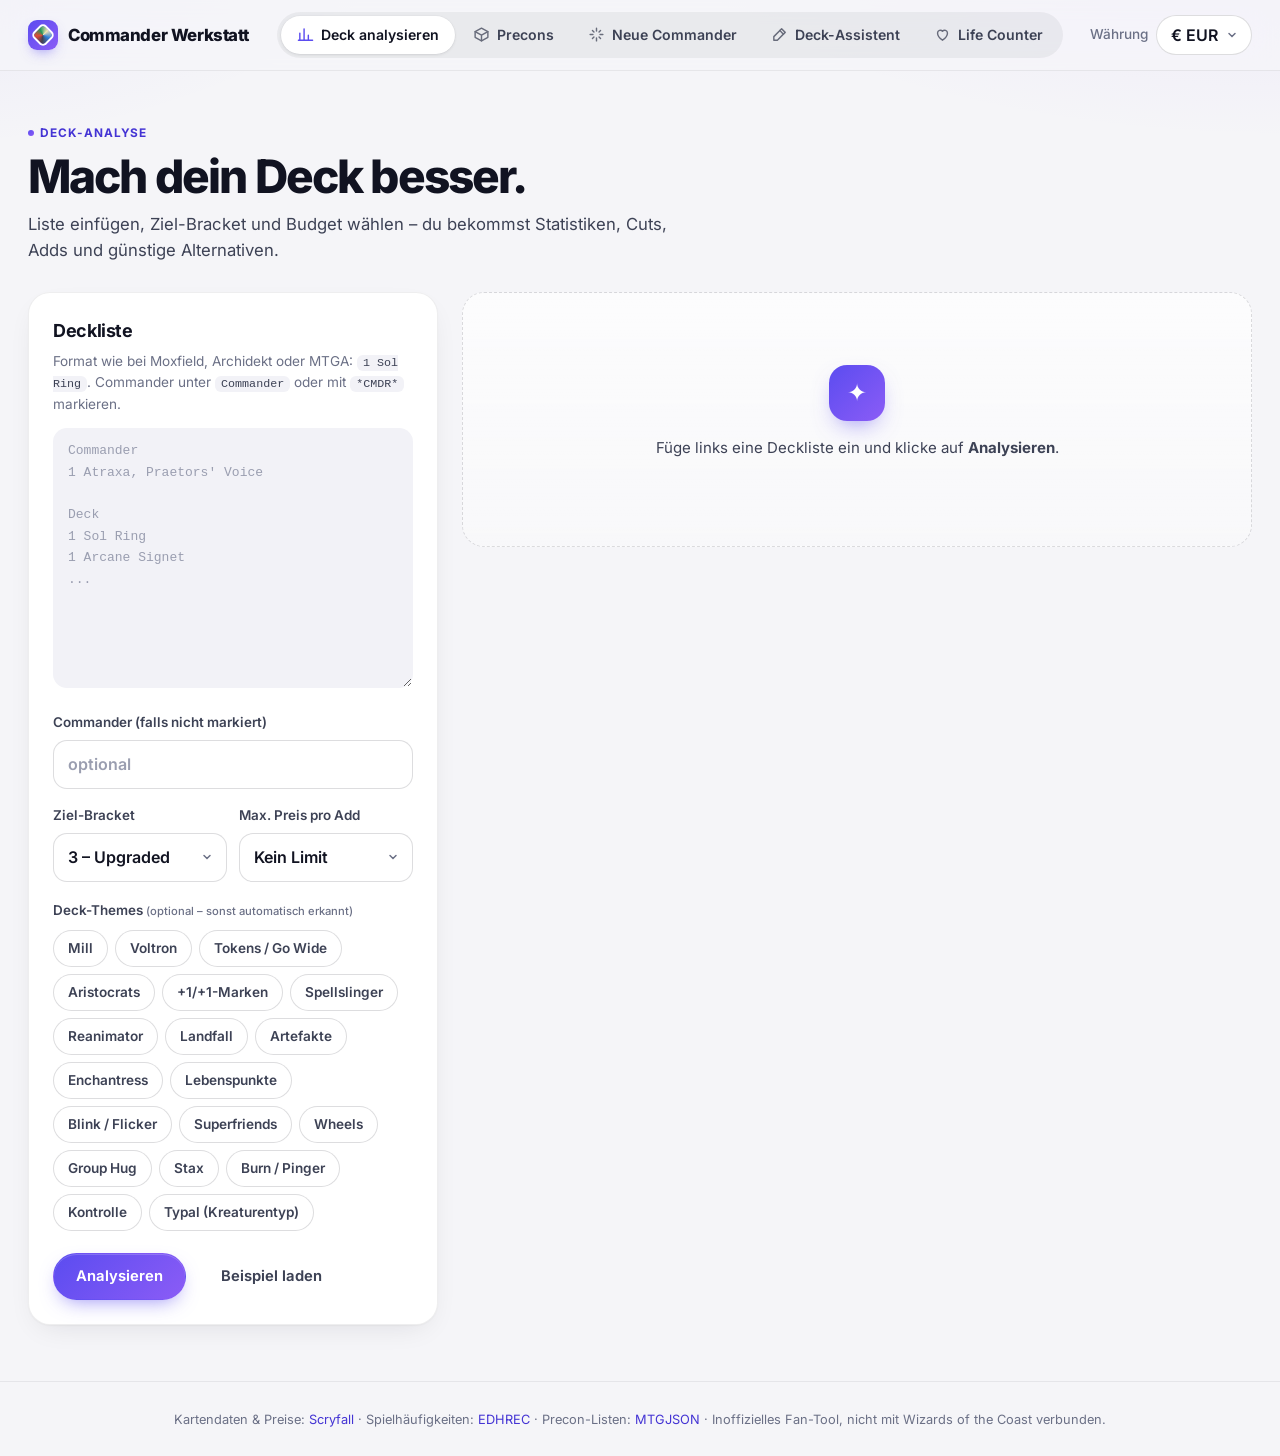
==== commit f4be86ca: "Neues Design-System, Tab-Leiste unten am Handy, Fehler bei Hinweistexten behoben - Fehler: Life-Coun" ====
--- a/index.html
+++ b/index.html
@@ -14,9 +14,9 @@
   <link rel="apple-touch-icon" href="icons/apple-touch-icon.png">
   <link rel="icon" type="image/png" sizes="32x32" href="icons/favicon-32.png">
   <link rel="icon" type="image/svg+xml" href="icons/icon.svg">
-  <link rel="stylesheet" href="fonts/fonts.css?v=2026-11-21c">
-  <link rel="stylesheet" href="css/style.css?v=2026-11-21c">
-  <link rel="stylesheet" href="css/life.css?v=2026-11-21c">
+  <link rel="stylesheet" href="fonts/fonts.css?v=2026-11-22a">
+  <link rel="stylesheet" href="css/style.css?v=2026-11-22a">
+  <link rel="stylesheet" href="css/life.css?v=2026-11-22a">
 </head>
 <body>
   <header class="topbar">
@@ -24,11 +24,11 @@
       <div class="brand"><span class="brand-mark" aria-hidden="true"></span>Commander&nbsp;Werkstatt</div>
       <nav class="tabs" role="tablist">
         <span class="tab-indicator" aria-hidden="true"></span>
-        <button class="tab-btn active" data-tab="analyze" role="tab"><span class="long">Deck analysieren</span><span class="short">Analyse</span></button>
-        <button class="tab-btn" data-tab="precon" role="tab">Precons</button>
-        <button class="tab-btn" data-tab="new" role="tab"><span class="long">Neue Commander</span><span class="short">Neu</span></button>
-        <button class="tab-btn" data-tab="wizard" role="tab"><span class="long">Deck-Assistent</span><span class="short">Assistent</span></button>
-        <button class="tab-btn" data-tab="life" role="tab"><span class="long">Life Counter</span><span class="short">Life</span></button>
+        <button class="tab-btn active" data-tab="analyze" role="tab"><svg class="ti" viewBox="0 0 24 24" aria-hidden="true"><path d="M4 20V10M10 20V4M16 20v-7M22 20H2"/></svg><span class="long">Deck analysieren</span><span class="short">Analyse</span></button>
+        <button class="tab-btn" data-tab="precon" role="tab"><svg class="ti" viewBox="0 0 24 24" aria-hidden="true"><path d="M21 8 12 3 3 8v8l9 5 9-5V8Z"/><path d="m3 8 9 5 9-5M12 13v8"/></svg><span class="long">Precons</span><span class="short">Precons</span></button>
+        <button class="tab-btn" data-tab="new" role="tab"><svg class="ti" viewBox="0 0 24 24" aria-hidden="true"><path d="M12 3v4M12 17v4M3 12h4M17 12h4"/><path d="m6.3 6.3 2.1 2.1M15.6 15.6l2.1 2.1M6.3 17.7l2.1-2.1M15.6 8.4l2.1-2.1"/></svg><span class="long">Neue Commander</span><span class="short">Neu</span></button>
+        <button class="tab-btn" data-tab="wizard" role="tab"><svg class="ti" viewBox="0 0 24 24" aria-hidden="true"><path d="m15 4 5 5L9 20H4v-5L15 4Z"/><path d="m12.5 6.5 5 5"/></svg><span class="long">Deck-Assistent</span><span class="short">Assistent</span></button>
+        <button class="tab-btn" data-tab="life" role="tab"><svg class="ti" viewBox="0 0 24 24" aria-hidden="true"><path d="M12 20s-7-4.4-7-10a4 4 0 0 1 7-2.6A4 4 0 0 1 19 10c0 5.6-7 10-7 10Z"/></svg><span class="long">Life Counter</span><span class="short">Life</span></button>
       </nav>
       <button type="button" id="install-btn" class="btn small primary install-btn hidden">App installieren</button>
       <label class="currency"><span>Währung</span>
@@ -44,6 +44,7 @@
     <!-- ================= ANALYSE ================= -->
     <section id="tab-analyze" class="tab active">
       <div class="hero">
+        <span class="eyebrow">Deck-Analyse</span>
         <h1>Mach dein Deck besser.</h1>
         <p>Liste einfügen, Ziel-Bracket und Budget wählen – du bekommst Statistiken, Cuts, Adds und günstige Alternativen.</p>
       </div>
@@ -84,6 +85,7 @@
     <section id="tab-precon" class="tab">
       <div id="pc-browse">
         <div class="hero">
+        <span class="eyebrow">Precon-Upgrades</span>
           <h1>Precons durchsuchen.</h1>
           <p>Alle Commander-Precons – mit Upgrade-Vorschlägen, Cuts und Ideen für einen Umbau mit anderem Commander.</p>
         </div>
@@ -125,6 +127,7 @@
     <!-- ================= NEUE COMMANDER ================= -->
     <section id="tab-new" class="tab">
       <div class="hero">
+        <span class="eyebrow">Neuerscheinungen</span>
         <h1>Neue Commander.</h1>
         <p>Alle neu gedruckten legendären Kreaturen und Commander – aus Sets, Commander-Precons und Secret Lair Drops, inklusive bereits angekündigter Karten.</p>
       </div>
@@ -163,6 +166,7 @@
     <!-- ================= LIFE COUNTER ================= -->
     <section id="tab-life" class="tab">
       <div class="hero">
+        <span class="eyebrow">Spieltisch</span>
         <h1>Life Counter.</h1>
         <p>Handy in die Tischmitte legen – jede Seite ist zum Spieler gedreht. Tippen für ±1, gedrückt halten für ±10.</p>
       </div>
@@ -193,7 +197,7 @@
           <button type="button" class="btn hidden" id="ls-resume">Spiel fortsetzen</button>
         </div>
         <ul class="feature-list">
-          <li><b>Commander-Schaden</b>pro Gegner, zieht automatisch Leben ab</li>
+          <li><b>Commander-Schaden</b>⚔ antippen und direkt bei den Gegnern verteilen – zieht Leben ab, Partner werden getrennt gezählt</li>
           <li><b>Gift, Energie, Erfahrung</b>und Commander-Steuer</li>
           <li><b>Commander-Hintergründe</b>jeder Commander als Wallpaper – inkl. aller Artworks</li>
           <li><b>Würfel &amp; Startspieler</b>W20, W6, Münze, zufälliger Start</li>
@@ -216,6 +220,7 @@
     <!-- ================= ASSISTENT ================= -->
     <section id="tab-wizard" class="tab">
       <div class="hero">
+        <span class="eyebrow">Deck-Assistent</span>
         <h1>Finde dein nächstes Deck.</h1>
         <p>Fünf Fragen – dann bekommst du passende Commander und eine komplette 100-Karten-Liste.</p>
       </div>
@@ -270,12 +275,12 @@
     Inoffizielles Fan-Tool, nicht mit Wizards of the Coast verbunden.
   </footer>
 
-  <script src="data/precons.js?v=2026-11-21c"></script>
-  <script src="js/data.js?v=2026-11-21c"></script>
-  <script src="js/api.js?v=2026-11-21c"></script>
-  <script src="js/cards.js?v=2026-11-21c"></script>
-  <script src="js/engine.js?v=2026-11-21c"></script>
-  <script src="js/life.js?v=2026-11-21c"></script>
-  <script src="js/app.js?v=2026-11-21c"></script>
+  <script src="data/precons.js?v=2026-11-22a"></script>
+  <script src="js/data.js?v=2026-11-22a"></script>
+  <script src="js/api.js?v=2026-11-22a"></script>
+  <script src="js/cards.js?v=2026-11-22a"></script>
+  <script src="js/engine.js?v=2026-11-22a"></script>
+  <script src="js/life.js?v=2026-11-22a"></script>
+  <script src="js/app.js?v=2026-11-22a"></script>
 </body>
 </html>
--- a/css/style.css
+++ b/css/style.css
@@ -1,289 +1,354 @@
-/* ============ Commander Werkstatt – helles Design ============ */
+/* ============================================================
+   Commander Werkstatt – Design-System (hell, modern)
+   ============================================================ */
 :root {
-  --bg: #f6f7fb;
+  /* Flächen */
+  --bg: #f5f5f8;
   --surface: #ffffff;
-  --surface-2: #f2f3f8;
-  --surface-3: #e9ebf3;
-  --line: #e4e6ef;
-  --line-strong: #d3d6e2;
-  --text: #14161f;
-  --text-2: #4a4f63;
-  --muted: #8a90a6;
+  --surface-2: #f2f2f7;
+  --surface-3: #e8e8ef;
+  --line: rgba(17, 19, 33, .07);
+  --line-strong: rgba(17, 19, 33, .14);
+  /* Text – alle Stufen mit ausreichendem Kontrast auf Weiß */
+  --text: #111321;
+  --text-2: #3d4255;
+  --muted: #6b7086;
+  /* Akzent */
   --accent: #5b4cf0;
   --accent-2: #8b5cf6;
-  --accent-soft: #eeebff;
-  --accent-text: #4636d6;
-  --good: #14a05a;  --good-soft: #e5f7ee;
-  --warn: #c27c0e;  --warn-soft: #fdf3e2;
-  --bad: #dc3a4a;   --bad-soft: #fdecee;
-  --gc: #9b3fd6;    --gc-soft: #f5eafd;
-  --w: #f3e9c6; --u: #3d8be0; --b: #4b4453; --r: #e2513b; --g: #2e9e5b; --c: #b8bccb;
-  --radius: 18px;
-  --radius-sm: 12px;
-  --shadow-sm: 0 1px 2px rgba(20, 22, 40, .05), 0 1px 3px rgba(20, 22, 40, .04);
-  --shadow: 0 1px 2px rgba(20, 22, 40, .04), 0 8px 24px -6px rgba(20, 22, 40, .08);
-  --shadow-lg: 0 2px 4px rgba(20, 22, 40, .04), 0 24px 48px -12px rgba(20, 22, 40, .16);
+  --accent-soft: #efedff;
+  --accent-text: #4434d4;
+  --accent-grad: linear-gradient(135deg, #5b4cf0 0%, #8b5cf6 100%);
+  /* Status */
+  --good: #12924f;  --good-soft: #e6f6ed;
+  --warn: #b26b00;  --warn-soft: #fdf2df;
+  --bad: #d4324a;   --bad-soft: #fdecef;
+  --gc: #8f36cf;    --gc-soft: #f4e9fc;
+  /* Mana */
+  --w: #f1e3b3; --w-ink: #6b5a24;
+  --u: #2f80d9; --b: #45404f; --r: #e04a36; --g: #23955a; --c: #a9aec0;
+  /* Form */
+  --radius: 22px;
+  --radius-sm: 14px;
+  --shadow-sm: 0 1px 2px rgba(17, 19, 33, .05);
+  --shadow: 0 1px 2px rgba(17, 19, 33, .04), 0 10px 30px -12px rgba(17, 19, 33, .12);
+  --shadow-lg: 0 2px 6px rgba(17, 19, 33, .05), 0 30px 60px -20px rgba(17, 19, 33, .25);
   --ease: cubic-bezier(.22, .8, .24, 1);
+  --spring: cubic-bezier(.2, .9, .3, 1.25);
+  --nav-h: 0px;
 }
 * { box-sizing: border-box; }
-html { scroll-behavior: smooth; }
+html { scroll-behavior: smooth; -webkit-text-size-adjust: 100%; }
 html, body { margin: 0; }
 body {
   background:
-    radial-gradient(900px 420px at 85% -120px, rgba(139, 92, 246, .10), transparent 70%),
-    radial-gradient(800px 380px at 0% -80px, rgba(91, 76, 240, .08), transparent 70%),
+    radial-gradient(1100px 520px at 100% -200px, rgba(139, 92, 246, .13), transparent 65%),
+    radial-gradient(900px 480px at -10% -160px, rgba(91, 76, 240, .10), transparent 65%),
     var(--bg);
+  background-attachment: fixed;
   color: var(--text);
   font: 15px/1.55 Inter, system-ui, -apple-system, "Segoe UI", Roboto, sans-serif;
-  -webkit-font-smoothing: antialiased;
-  min-height: 100vh;
+  font-feature-settings: "cv11", "ss01";
+  -webkit-font-smoothing: antialiased; -moz-osx-font-smoothing: grayscale;
+  min-height: 100vh; min-height: 100dvh;
   display: flex; flex-direction: column;
 }
 a { color: var(--accent-text); text-decoration: none; }
 a:hover { text-decoration: underline; }
 code { background: var(--surface-2); padding: 1px 6px; border-radius: 6px; font-size: .86em; color: var(--text-2); }
 .hidden { display: none !important; }
-.center { text-align: center; margin-top: 20px; }
+.center { text-align: center; margin-top: 24px; }
 ::selection { background: var(--accent-soft); }
-
-/* ---------- Kopfzeile ---------- */
+:focus-visible { outline: 3px solid rgba(91, 76, 240, .45); outline-offset: 2px; }
+button { -webkit-tap-highlight-color: transparent; }
+
+/* ============ Kopfzeile & Navigation ============ */
 .topbar {
   position: sticky; top: 0; z-index: 30;
-  background: rgba(255, 255, 255, .78);
-  backdrop-filter: saturate(180%) blur(14px);
-  -webkit-backdrop-filter: saturate(180%) blur(14px);
-  border-bottom: 1px solid rgba(228, 230, 239, .8);
+  background: rgba(245, 245, 248, .72);
+  backdrop-filter: saturate(180%) blur(18px); -webkit-backdrop-filter: saturate(180%) blur(18px);
+  border-bottom: 1px solid var(--line);
 }
 .topbar-inner {
   max-width: 1360px; margin: 0 auto; padding: 12px 28px;
-  display: flex; align-items: center; gap: 28px; flex-wrap: wrap;
-}
-.brand { font-weight: 800; font-size: 1.05rem; letter-spacing: -.02em; display: flex; align-items: center; gap: 10px; }
+  display: flex; align-items: center; gap: 24px;
+}
+.brand { font-weight: 800; font-size: 1.05rem; letter-spacing: -.025em; display: flex; align-items: center; gap: 10px; white-space: nowrap; }
 .brand-mark {
-  width: 26px; height: 26px; border-radius: 8px;
-  background: conic-gradient(from 200deg, var(--w), var(--u), var(--b), var(--r), var(--g), var(--w));
-  box-shadow: inset 0 0 0 2px rgba(255,255,255,.7), var(--shadow-sm);
+  width: 30px; height: 30px; border-radius: 9px; flex: none; position: relative;
+  background: var(--accent-grad); box-shadow: 0 6px 14px -6px rgba(91, 76, 240, .7);
+}
+.brand-mark::after {
+  content: ''; position: absolute; inset: 8px; border-radius: 3px; transform: rotate(45deg);
+  background: conic-gradient(from 0deg, var(--w), var(--u), var(--b), var(--r), var(--g), var(--w));
+  box-shadow: 0 0 0 2px #fff;
 }
 .tabs {
-  position: relative; display: flex; gap: 2px;
-  background: var(--surface-2); padding: 4px; border-radius: 999px;
+  position: relative; display: flex; gap: 2px; margin: 0 auto;
+  background: rgba(17, 19, 33, .05); padding: 4px; border-radius: 999px;
 }
 .tab-indicator {
   position: absolute; top: 4px; bottom: 4px; left: 0; width: 0;
-  background: var(--surface); border-radius: 999px; box-shadow: var(--shadow-sm);
-  transition: transform .35s var(--ease), width .35s var(--ease);
+  background: var(--surface); border-radius: 999px; box-shadow: 0 1px 3px rgba(17, 19, 33, .1), 0 0 0 .5px rgba(17, 19, 33, .04);
+  transition: transform .4s var(--ease), width .4s var(--ease);
 }
 .tab-btn {
-  position: relative; z-index: 1;
-  background: none; border: 0; color: var(--text-2); padding: 8px 18px; border-radius: 999px;
-  font: inherit; font-weight: 600; font-size: .9rem; cursor: pointer; transition: color .2s;
+  position: relative; z-index: 1; display: inline-flex; align-items: center; gap: 7px;
+  background: none; border: 0; color: var(--text-2); padding: 8px 16px; border-radius: 999px;
+  font: inherit; font-weight: 600; font-size: .88rem; cursor: pointer; transition: color .2s; white-space: nowrap;
 }
 .tab-btn:hover { color: var(--text); }
 .tab-btn.active { color: var(--text); }
-.currency { margin-left: auto; display: flex; flex-direction: row; align-items: center; gap: 8px; color: var(--muted); font-size: .85rem; }
-.currency select { width: auto; padding: 6px 30px 6px 12px; border-radius: 999px; }
-
-main { flex: 1; width: 100%; max-width: 1360px; margin: 0 auto; padding: 8px 28px 48px; }
+.tab-btn .ti { width: 17px; height: 17px; flex: none; fill: none; stroke: currentColor; stroke-width: 2; stroke-linecap: round; stroke-linejoin: round; opacity: .75; }
+.tab-btn.active .ti { opacity: 1; color: var(--accent); }
+.tab-btn .short { display: none; }
+.currency { display: flex; flex-direction: row; align-items: center; gap: 8px; color: var(--muted); font-size: .85rem; font-weight: 500; }
+.currency select { width: auto; padding: 7px 32px 7px 14px; border-radius: 999px; background-color: var(--surface); font-weight: 600; }
+.install-btn { white-space: nowrap; }
+
+main { flex: 1; width: 100%; max-width: 1360px; margin: 0 auto; padding: 8px 28px 56px; }
 .tab { display: none; }
-.tab.active { display: block; animation: fadeUp .45s var(--ease); }
-@keyframes fadeUp { from { opacity: 0; transform: translateY(8px); } to { opacity: 1; transform: none; } }
-
-.hero { padding: 36px 0 26px; }
-.hero h1 { margin: 0; font-size: clamp(1.8rem, 3.2vw, 2.6rem); letter-spacing: -.035em; line-height: 1.1; font-weight: 800; }
-.hero p { margin: 10px 0 0; color: var(--text-2); max-width: 640px; font-size: 1.02rem; }
-
-/* ---------- Panels & Formulare ---------- */
-.layout { display: grid; grid-template-columns: 400px minmax(0, 1fr); gap: 24px; align-items: start; }
+.tab.active { display: block; animation: pageIn .45s var(--ease) both; }
+@keyframes pageIn { from { opacity: .001; transform: translateY(10px); } }
+@keyframes fadeUp { from { opacity: .001; transform: translateY(10px); } }
+
+/* ============ Seitentitel ============ */
+.hero { padding: 40px 0 28px; }
+.eyebrow {
+  display: inline-flex; align-items: center; gap: 6px; margin-bottom: 10px;
+  font-size: .74rem; font-weight: 700; letter-spacing: .08em; text-transform: uppercase; color: var(--accent-text);
+}
+.eyebrow::before { content: ''; width: 6px; height: 6px; border-radius: 50%; background: var(--accent-grad); }
+.hero h1 { margin: 0; font-size: clamp(2rem, 3.6vw, 2.9rem); letter-spacing: -.04em; line-height: 1.05; font-weight: 800; }
+.hero p { margin: 12px 0 0; color: var(--text-2); max-width: 640px; font-size: 1.04rem; line-height: 1.55; }
+
+/* ============ Flächen & Formulare ============ */
+.layout { display: grid; grid-template-columns: 410px minmax(0, 1fr); gap: 24px; align-items: start; }
 .panel {
   background: var(--surface); border: 1px solid var(--line); border-radius: var(--radius);
   padding: 24px; box-shadow: var(--shadow);
 }
-.panel.sticky { position: sticky; top: 84px; }
-.panel h2 { margin: 0 0 6px; font-size: 1.1rem; letter-spacing: -.01em; }
-.hint { color: var(--muted); font-size: .84rem; margin: 4px 0 14px; }
+.panel.sticky { position: sticky; top: 86px; }
+.panel h2 { margin: 0 0 6px; font-size: 1.12rem; letter-spacing: -.02em; }
+.hint { color: var(--muted); font-size: .85rem; line-height: 1.5; margin: 6px 0 14px; }
 textarea, input, select {
   width: 100%; background: var(--surface); color: var(--text);
   border: 1px solid var(--line-strong); border-radius: var(--radius-sm);
-  padding: 10px 13px; font: inherit; font-size: .92rem;
-  transition: border-color .2s, box-shadow .2s;
-}
+  padding: 11px 14px; font: inherit; font-size: 16px; /* 16px verhindert Zoom auf iOS */
+  transition: border-color .2s, box-shadow .2s, background-color .2s;
+}
+input::placeholder, textarea::placeholder { color: #9a9eb0; }
 select {
-  appearance: none; -webkit-appearance: none; cursor: pointer; padding-right: 34px;
-  background-image: url("data:image/svg+xml,%3Csvg xmlns='http://www.w3.org/2000/svg' width='12' height='12' viewBox='0 0 24 24' fill='none' stroke='%238a90a6' stroke-width='3' stroke-linecap='round'%3E%3Cpath d='m6 9 6 6 6-6'/%3E%3C/svg%3E");
-  background-repeat: no-repeat; background-position: right 12px center;
+  appearance: none; -webkit-appearance: none; cursor: pointer; padding-right: 36px;
+  background-image: url("data:image/svg+xml,%3Csvg xmlns='http://www.w3.org/2000/svg' width='12' height='12' viewBox='0 0 24 24' fill='none' stroke='%236b7086' stroke-width='3' stroke-linecap='round'%3E%3Cpath d='m6 9 6 6 6-6'/%3E%3C/svg%3E");
+  background-repeat: no-repeat; background-position: right 13px center;
 }
 textarea {
   min-height: 260px; resize: vertical; background: var(--surface-2); border-color: transparent;
-  font-family: ui-monospace, "SF Mono", Menlo, Consolas, monospace; font-size: .82rem; line-height: 1.6;
-}
-input:hover, select:hover { border-color: #c3c7d6; }
+  font-family: ui-monospace, "SF Mono", Menlo, Consolas, monospace; font-size: 13px; line-height: 1.65;
+}
+input:hover, select:hover { border-color: rgba(17, 19, 33, .22); }
 input:focus, textarea:focus, select:focus {
-  outline: none; border-color: var(--accent); box-shadow: 0 0 0 4px rgba(91, 76, 240, .14); background-color: var(--surface);
-}
-label { display: flex; flex-direction: column; gap: 6px; font-size: .82rem; font-weight: 500; color: var(--text-2); }
-.row { display: flex; gap: 12px; margin-top: 14px; flex-wrap: wrap; }
+  outline: none; border-color: var(--accent); box-shadow: 0 0 0 4px rgba(91, 76, 240, .15); background-color: var(--surface);
+}
+label { display: flex; flex-direction: column; gap: 7px; font-size: .84rem; font-weight: 600; color: var(--text-2); }
+.row { display: flex; gap: 12px; margin-top: 16px; flex-wrap: wrap; }
 .row > label { flex: 1; min-width: 140px; }
-.row.small { margin-top: 12px; gap: 18px; }
-.field { margin-top: 16px; }
-.label { font-size: .82rem; font-weight: 500; color: var(--text-2); display: block; margin-bottom: 8px; }
-.label small, legend small { color: var(--muted); font-weight: 400; }
-.check { flex-direction: row; align-items: center; gap: 8px; color: var(--text); cursor: pointer; font-size: .9rem; }
-.check input { width: auto; accent-color: var(--accent); }
-.actions { margin-top: 20px; }
-.typal-input { margin-top: 10px; }
-
+.row.small { margin-top: 14px; gap: 10px; }
+.row.small > label { flex: none; min-width: 0; }
+.field { margin-top: 18px; }
+.label { font-size: .84rem; font-weight: 600; color: var(--text-2); display: block; margin-bottom: 9px; }
+.label small, legend small { color: var(--muted); font-weight: 500; }
+
+/* Radio als Segment-Karte */
+.check {
+  flex-direction: row; align-items: center; gap: 10px; color: var(--text); cursor: pointer; font-size: .9rem; font-weight: 600;
+  padding: 10px 14px; border-radius: 999px; background: var(--surface-2); border: 1px solid transparent; transition: all .2s var(--ease);
+}
+.check:has(input:checked) { background: var(--accent-soft); border-color: rgba(91, 76, 240, .35); color: var(--accent-text); }
+.check input { width: 18px; height: 18px; margin: 0; accent-color: var(--accent); flex: none; }
+.actions { margin-top: 22px; }
+.typal-input { margin-top: 12px; }
+
+/* Buttons */
 .btn {
   display: inline-flex; align-items: center; justify-content: center; gap: 8px;
   border: 1px solid var(--line-strong); background: var(--surface); color: var(--text);
-  padding: 10px 20px; border-radius: 999px; font: inherit; font-weight: 600; font-size: .9rem; cursor: pointer;
-  transition: transform .15s var(--ease), box-shadow .2s, background .2s, border-color .2s;
-}
-.btn:hover { border-color: #b9bdcd; box-shadow: var(--shadow-sm); }
+  padding: 11px 22px; border-radius: 999px; font: inherit; font-weight: 650; font-size: .92rem; cursor: pointer;
+  transition: transform .15s var(--ease), box-shadow .2s, background .2s, border-color .2s, filter .2s;
+}
+.btn:hover { border-color: rgba(17, 19, 33, .25); box-shadow: var(--shadow-sm); text-decoration: none; }
 .btn:active { transform: scale(.97); }
-.btn.primary {
-  background: linear-gradient(135deg, var(--accent), var(--accent-2)); color: #fff; border-color: transparent;
-  box-shadow: 0 6px 18px -6px rgba(91, 76, 240, .55);
-}
-.btn.primary:hover { box-shadow: 0 10px 24px -8px rgba(91, 76, 240, .65); filter: brightness(1.05); }
+.btn.primary { background: var(--accent-grad); color: #fff; border-color: transparent; box-shadow: 0 8px 20px -8px rgba(91, 76, 240, .65), inset 0 1px 0 rgba(255,255,255,.18); }
+.btn.primary:hover { box-shadow: 0 12px 28px -10px rgba(91, 76, 240, .75), inset 0 1px 0 rgba(255,255,255,.18); filter: brightness(1.05); }
 .btn.ghost { background: transparent; border-color: transparent; color: var(--text-2); }
-.btn.ghost:hover { background: var(--surface-2); box-shadow: none; }
+.btn.ghost:hover { background: rgba(17, 19, 33, .05); box-shadow: none; }
 .btn.small { padding: 7px 14px; font-size: .82rem; }
 .btn:disabled { opacity: .55; cursor: progress; }
 
-.status { margin-top: 12px; font-size: .86rem; color: var(--muted); min-height: 1.3em; }
-.status.error { color: var(--bad); }
+.status { margin-top: 12px; font-size: .87rem; color: var(--text-2); min-height: 1.3em; }
+.status:empty { margin-top: 0; min-height: 0; }
+.status.error { color: var(--bad); font-weight: 600; }
 .status.busy::before {
-  content: ''; display: inline-block; width: 12px; height: 12px; margin-right: 8px; vertical-align: -1px;
+  content: ''; display: inline-block; width: 13px; height: 13px; margin-right: 8px; vertical-align: -2px;
   border: 2px solid var(--surface-3); border-top-color: var(--accent); border-radius: 50%; animation: spin .7s linear infinite;
 }
 @keyframes spin { to { transform: rotate(360deg); } }
 
 /* Chips */
-.chips { display: flex; flex-wrap: wrap; gap: 6px; }
+.chips { display: flex; flex-wrap: wrap; gap: 7px; }
 .chip {
   border: 1px solid var(--line-strong); background: var(--surface); color: var(--text-2); border-radius: 999px;
-  padding: 6px 13px; font: inherit; font-size: .83rem; font-weight: 500; cursor: pointer;
+  padding: 7px 14px; font: inherit; font-size: .85rem; font-weight: 600; cursor: pointer;
   transition: all .2s var(--ease);
 }
-.chip:hover { border-color: var(--accent); color: var(--accent-text); }
-.chip.on { background: var(--accent); color: #fff; border-color: var(--accent); box-shadow: 0 4px 12px -4px rgba(91,76,240,.5); }
-
-/* Mana */
-.mana-picker { display: flex; gap: 14px; flex-wrap: wrap; }
+.chip:hover { border-color: rgba(91, 76, 240, .5); color: var(--accent-text); }
+.chip:active { transform: scale(.96); }
+.chip.on { background: var(--accent-grad); color: #fff; border-color: transparent; box-shadow: 0 6px 14px -6px rgba(91, 76, 240, .6); }
+
+/* ============ Mana-Auswahl (ohne Transparenz) ============ */
+.mana-picker { display: flex; gap: 12px; flex-wrap: wrap; }
 .mana-btn {
-  width: 68px; height: 68px; border-radius: 50%; border: 0; cursor: pointer;
-  font: inherit; font-weight: 800; font-size: 1.25rem; display: grid; place-items: center; align-content: center;
-  color: #fff; opacity: .35; filter: saturate(.6);
-  transition: transform .25s var(--ease), opacity .2s, box-shadow .25s, filter .2s;
-}
-.mana-btn:hover { opacity: .7; }
-.mana-btn.on { opacity: 1; filter: none; transform: translateY(-2px) scale(1.04); box-shadow: 0 0 0 3px var(--surface), 0 0 0 5px var(--accent), 0 10px 20px -8px rgba(0,0,0,.35); }
-.mana-btn span { font-size: .6rem; font-weight: 600; display: block; letter-spacing: .02em; }
-.mana-btn.w { background: var(--w); color: #5d5130; } .mana-btn.u { background: var(--u); }
-.mana-btn.b { background: var(--b); } .mana-btn.r { background: var(--r); } .mana-btn.g { background: var(--g); }
+  --mc: var(--c); --ink: var(--mc);
+  width: 68px; height: 68px; border-radius: 50%; border: 0; cursor: pointer; position: relative;
+  font: inherit; font-weight: 800; font-size: 1.3rem; line-height: 1; display: grid; place-items: center; align-content: center; gap: 3px;
+  background: var(--surface); color: var(--ink);
+  box-shadow: inset 0 0 0 2.5px var(--mc), var(--shadow-sm);
+  transition: transform .3s var(--spring), box-shadow .25s, background .25s, color .25s;
+}
+.mana-btn span { font-size: .62rem; font-weight: 650; letter-spacing: .01em; color: var(--text-2); transition: color .25s; }
+.mana-btn:hover { transform: translateY(-2px); }
+.mana-btn.on { background: var(--mc); color: #fff; transform: translateY(-2px); box-shadow: 0 0 0 3px var(--surface), 0 0 0 5px var(--mc), 0 12px 24px -10px var(--mc); }
+.mana-btn.on span { color: rgba(255, 255, 255, .92); }
+.mana-btn.on::after {
+  content: '✓'; position: absolute; top: -4px; right: -4px; width: 22px; height: 22px; border-radius: 50%;
+  background: var(--text); color: #fff; font-size: .72rem; font-weight: 800; display: grid; place-items: center; box-shadow: 0 0 0 2px var(--surface);
+  animation: pop .3s var(--spring);
+}
+@keyframes pop { from { transform: scale(0); } }
+.mana-btn.w { --mc: #d9c37a; --ink: var(--w-ink); }
+.mana-btn.w.on { background: var(--w); color: var(--w-ink); }
+.mana-btn.w.on span { color: var(--w-ink); }
+.mana-btn.u { --mc: var(--u); } .mana-btn.b { --mc: var(--b); } .mana-btn.r { --mc: var(--r); } .mana-btn.g { --mc: var(--g); }
 
 .mini-mana { display: flex; gap: 6px; }
 .mini-mana button {
-  width: 32px; height: 32px; border-radius: 50%; border: 0; cursor: pointer; opacity: .3;
-  font: inherit; font-weight: 700; font-size: .75rem; color: #fff; transition: all .2s var(--ease);
-}
-.mini-mana button.on { opacity: 1; box-shadow: 0 0 0 2px var(--surface), 0 0 0 4px var(--accent); }
-.mini-mana .w { background: var(--w); color: #5d5130; } .mini-mana .u { background: var(--u); } .mini-mana .b { background: var(--b); }
-.mini-mana .r { background: var(--r); } .mini-mana .g { background: var(--g); } .mini-mana .c { background: var(--c); }
-
-.pip { display: inline-block; width: 14px; height: 14px; border-radius: 50%; margin-right: 3px; vertical-align: -2px; box-shadow: inset 0 0 0 1px rgba(0,0,0,.12); }
+  --mc: var(--c);
+  width: 34px; height: 34px; border-radius: 50%; border: 0; cursor: pointer;
+  font: inherit; font-weight: 800; font-size: .74rem; color: var(--mc); background: var(--surface);
+  box-shadow: inset 0 0 0 2px var(--mc); transition: all .25s var(--spring);
+}
+.mini-mana button:hover { transform: translateY(-1px); }
+.mini-mana button.on { background: var(--mc); color: #fff; box-shadow: 0 0 0 2px var(--surface), 0 0 0 4px var(--mc); }
+.mini-mana .w { --mc: #d9c37a; color: var(--w-ink); } .mini-mana .w.on { background: var(--w); color: var(--w-ink); }
+.mini-mana .u { --mc: var(--u); } .mini-mana .b { --mc: var(--b); } .mini-mana .r { --mc: var(--r); }
+.mini-mana .g { --mc: var(--g); } .mini-mana .c { --mc: #8d93a7; }
+
+.pip { display: inline-block; width: 14px; height: 14px; border-radius: 50%; margin-right: 3px; vertical-align: -2px; box-shadow: inset 0 0 0 1px rgba(0,0,0,.14); }
 .pip.w { background: var(--w); } .pip.u { background: var(--u); } .pip.b { background: var(--b); }
 .pip.r { background: var(--r); } .pip.g { background: var(--g); } .pip.c { background: var(--c); }
 
-/* Optionen (Bracket, Budget) */
-.option-cards { display: grid; grid-template-columns: repeat(auto-fill, minmax(170px, 1fr)); gap: 10px; }
+/* ============ Auswahl-Karten (Bracket, Budget) ============ */
+.option-cards { display: grid; grid-template-columns: repeat(auto-fill, minmax(175px, 1fr)); gap: 10px; }
 .option {
-  text-align: left; background: var(--surface); border: 1px solid var(--line-strong); border-radius: 14px;
-  padding: 14px; color: var(--text); font: inherit; cursor: pointer; transition: all .2s var(--ease);
-}
-.option:hover { border-color: #b9bdcd; transform: translateY(-1px); }
-.option strong { display: block; font-size: .93rem; }
-.option small { color: var(--muted); font-size: .8rem; line-height: 1.4; display: block; margin-top: 3px; }
-.option.on { border-color: var(--accent); background: var(--accent-soft); box-shadow: 0 0 0 1px var(--accent); }
-
-/* Assistent */
+  position: relative; text-align: left; background: var(--surface); border: 1px solid var(--line-strong); border-radius: 18px;
+  padding: 15px 16px; color: var(--text); font: inherit; cursor: pointer; transition: all .25s var(--ease);
+}
+.option:hover { border-color: rgba(91, 76, 240, .45); transform: translateY(-1px); box-shadow: var(--shadow); }
+.option:active { transform: scale(.98); }
+.option strong { display: block; font-size: .95rem; letter-spacing: -.01em; padding-right: 22px; }
+.option small { color: var(--text-2); font-size: .8rem; line-height: 1.45; display: block; margin-top: 4px; }
+.option.on { border-color: transparent; background: var(--accent-soft); box-shadow: 0 0 0 2px var(--accent), 0 10px 24px -14px rgba(91, 76, 240, .6); }
+.option.on::after {
+  content: '✓'; position: absolute; top: 12px; right: 12px; width: 22px; height: 22px; border-radius: 50%;
+  background: var(--accent); color: #fff; font-size: .72rem; font-weight: 800; display: grid; place-items: center; animation: pop .3s var(--spring);
+}
+
+/* ============ Assistent ============ */
 .wizard { max-width: 920px; }
-fieldset { border: 0; padding: 0; margin: 0 0 28px; }
-fieldset:last-of-type { margin-bottom: 0; }
-legend { font-weight: 700; margin-bottom: 14px; display: flex; align-items: center; gap: 10px; font-size: 1rem; letter-spacing: -.01em; }
+fieldset { border: 0; padding: 0 0 26px; margin: 0 0 26px; border-bottom: 1px solid var(--line); min-width: 0; }
+fieldset:last-of-type { margin-bottom: 0; border-bottom: 0; padding-bottom: 0; }
+legend { font-weight: 750; margin-bottom: 16px; display: flex; align-items: center; gap: 10px; font-size: 1.05rem; letter-spacing: -.015em; padding: 0; }
 .step {
-  display: inline-grid; place-items: center; width: 26px; height: 26px; border-radius: 50%;
-  background: var(--accent-soft); color: var(--accent-text); font-size: .8rem; font-weight: 700;
-}
-
-/* ---------- Precons ---------- */
-.toolbar { display: flex; gap: 14px; align-items: center; flex-wrap: wrap; padding: 14px 16px; }
+  display: inline-grid; place-items: center; width: 28px; height: 28px; border-radius: 9px;
+  background: var(--accent-grad); color: #fff; font-size: .8rem; font-weight: 800; box-shadow: 0 6px 12px -6px rgba(91, 76, 240, .7);
+}
+
+/* ============ Precons ============ */
+.toolbar { display: flex; gap: 12px; align-items: center; flex-wrap: wrap; padding: 12px; border-radius: 999px; }
 .search { position: relative; flex: 1; min-width: 240px; }
-.search svg { position: absolute; left: 14px; top: 50%; width: 18px; height: 18px; transform: translateY(-50%); fill: none; stroke: var(--muted); stroke-width: 2; stroke-linecap: round; }
-.search input { padding-left: 42px; border-radius: 999px; background: var(--surface-2); border-color: transparent; }
-.toolbar select { width: auto; border-radius: 999px; }
-.count { color: var(--muted); font-size: .85rem; margin: 18px 4px 12px; }
+.search svg { position: absolute; left: 15px; top: 50%; width: 18px; height: 18px; transform: translateY(-50%); fill: none; stroke: var(--muted); stroke-width: 2.2; stroke-linecap: round; }
+.search input { padding-left: 44px; border-radius: 999px; background: var(--surface-2); border-color: transparent; }
+.toolbar select { width: auto; border-radius: 999px; background-color: var(--surface-2); border-color: transparent; font-weight: 600; font-size: .9rem; }
+.count { color: var(--text-2); font-size: .86rem; font-weight: 500; margin: 20px 4px 12px; }
 .precon-grid { display: grid; grid-template-columns: repeat(auto-fill, minmax(240px, 1fr)); gap: 18px; }
 .precon-tile {
   background: var(--surface); border: 1px solid var(--line); border-radius: var(--radius); overflow: hidden;
   cursor: pointer; text-align: left; padding: 0; font: inherit; color: inherit; box-shadow: var(--shadow-sm);
-  transition: transform .3s var(--ease), box-shadow .3s var(--ease);
-  display: flex; flex-direction: column; animation: fadeUp .4s var(--ease) both;
+  transition: transform .35s var(--ease), box-shadow .35s var(--ease);
+  display: flex; flex-direction: column; animation: fadeUp .45s var(--ease) both;
 }
 .precon-tile:hover { transform: translateY(-4px); box-shadow: var(--shadow-lg); }
+.precon-tile:active { transform: scale(.98); }
 .precon-tile .art { aspect-ratio: 626 / 457; background: linear-gradient(135deg, var(--surface-2), var(--surface-3)); overflow: hidden; position: relative; }
-.precon-tile .art img { width: 100%; height: 100%; object-fit: cover; display: block; opacity: 0; transition: opacity .5s, transform .6s var(--ease); }
+.precon-tile .art::after { content: ''; position: absolute; inset: 0; background: linear-gradient(180deg, transparent 55%, rgba(0,0,0,.18)); }
+.precon-tile .art img { width: 100%; height: 100%; object-fit: cover; display: block; opacity: 0; transition: opacity .5s, transform .7s var(--ease); }
 .precon-tile .art img.loaded { opacity: 1; }
-.precon-tile:hover .art img { transform: scale(1.04); }
+.precon-tile:hover .art img { transform: scale(1.05); }
 .precon-tile .art .year {
-  position: absolute; top: 10px; right: 10px; background: rgba(255,255,255,.88); backdrop-filter: blur(6px);
-  font-size: .72rem; font-weight: 600; padding: 3px 9px; border-radius: 999px;
-}
-.precon-tile .body { padding: 14px 16px 16px; display: flex; flex-direction: column; gap: 4px; }
-.precon-tile .pn { font-weight: 700; letter-spacing: -.01em; line-height: 1.3; }
+  position: absolute; top: 10px; right: 10px; z-index: 1; background: rgba(255,255,255,.9); backdrop-filter: blur(8px);
+  font-size: .72rem; font-weight: 700; padding: 3px 10px; border-radius: 999px; color: var(--text);
+}
+.precon-tile .body { padding: 14px 16px 16px; display: flex; flex-direction: column; gap: 4px; flex: 1; }
+.precon-tile .pn { font-weight: 750; letter-spacing: -.015em; line-height: 1.3; }
 .precon-tile .pc { color: var(--text-2); font-size: .85rem; line-height: 1.35; }
-.precon-tile .ps { color: var(--muted); font-size: .78rem; display: flex; justify-content: space-between; align-items: center; margin-top: 4px; }
-.back { margin: 20px 0 14px -12px; }
-.options-bar { display: flex; gap: 14px; align-items: flex-end; flex-wrap: wrap; margin: 20px 0; padding: 16px 20px; }
-.options-bar label { min-width: 170px; }
+.precon-tile .ps { color: var(--muted); font-size: .78rem; font-weight: 500; display: flex; justify-content: space-between; align-items: center; margin-top: auto; padding-top: 6px; gap: 8px; }
+.back { margin: 22px 0 14px -12px; }
+.options-bar { display: flex; gap: 14px; align-items: flex-end; flex-wrap: wrap; margin: 20px 0; padding: 18px 20px; }
+.options-bar label { min-width: 170px; flex: 1; }
 .options-bar .status { flex-basis: 100%; margin-top: 0; }
 .options-bar .status:empty { display: none; }
 
-/* ---------- Ergebnisse ---------- */
+/* ============ Ergebnisse ============ */
 .results { display: flex; flex-direction: column; gap: 20px; min-width: 0; }
 .results > * { animation: fadeUp .45s var(--ease) both; }
 .results > *:nth-child(2) { animation-delay: .05s; } .results > *:nth-child(3) { animation-delay: .1s; } .results > *:nth-child(4) { animation-delay: .15s; }
 #wz-results { margin-top: 24px; }
-.empty { text-align: center; color: var(--muted); padding: 72px 24px; border: 1.5px dashed var(--line-strong); border-radius: var(--radius); background: rgba(255,255,255,.5); }
-.empty-icon { font-size: 2.2rem; color: var(--accent); margin-bottom: 6px; }
-.card-section h3 { margin: 0 0 14px; font-size: 1.08rem; letter-spacing: -.01em; display: flex; align-items: center; gap: 10px; flex-wrap: wrap; }
-.sub { color: var(--muted); font-size: .86rem; margin: -8px 0 16px; }
+.empty {
+  text-align: center; color: var(--text-2); padding: 72px 24px; border-radius: var(--radius);
+  background: linear-gradient(180deg, rgba(255,255,255,.7), rgba(255,255,255,.35)); border: 1.5px dashed rgba(17, 19, 33, .14);
+}
+.empty-icon {
+  width: 56px; height: 56px; margin: 0 auto 12px; border-radius: 18px; display: grid; place-items: center;
+  font-size: 1.5rem; color: #fff; background: var(--accent-grad); box-shadow: 0 10px 24px -10px rgba(91, 76, 240, .7);
+}
+.card-section h3 { margin: 0 0 14px; font-size: 1.1rem; letter-spacing: -.02em; display: flex; align-items: center; gap: 10px; flex-wrap: wrap; }
+.sub { color: var(--text-2); font-size: .87rem; margin: -6px 0 16px; }
 
 .cmdr-head { display: flex; gap: 24px; align-items: flex-start; flex-wrap: wrap; }
-.cmdr-head img { width: 190px; border-radius: 11px; box-shadow: var(--shadow-lg); }
+.cmdr-head img { width: 190px; min-height: 265px; border-radius: 12px; box-shadow: var(--shadow-lg); color: transparent; background: var(--surface-2); }
 .cmdr-head .info { flex: 1; min-width: 260px; }
-.cmdr-head h2 { margin: 0 0 8px; font-size: 1.5rem; letter-spacing: -.025em; }
-.cmdr-head .kicker { color: var(--accent-text); font-weight: 600; font-size: .8rem; text-transform: uppercase; letter-spacing: .06em; margin-bottom: 4px; }
+.cmdr-head h2 { margin: 0 0 10px; font-size: 1.6rem; letter-spacing: -.03em; line-height: 1.15; }
+.cmdr-head .kicker { color: var(--accent-text); font-weight: 700; font-size: .74rem; text-transform: uppercase; letter-spacing: .08em; margin-bottom: 6px; }
 .tags { display: flex; flex-wrap: wrap; gap: 6px; align-items: center; }
 
 .stats { display: grid; grid-template-columns: repeat(auto-fill, minmax(128px, 1fr)); gap: 10px; margin-top: 18px; }
-.stat { background: var(--surface-2); border-radius: 14px; padding: 12px 14px; position: relative; overflow: hidden; }
-.stat .v { font-size: 1.4rem; font-weight: 800; letter-spacing: -.02em; }
-.stat .k { color: var(--text-2); font-size: .78rem; font-weight: 500; }
+.stat { background: var(--surface-2); border-radius: 16px; padding: 13px 15px; position: relative; overflow: hidden; }
+.stat .v { font-size: 1.45rem; font-weight: 800; letter-spacing: -.03em; font-variant-numeric: tabular-nums; }
+.stat .k { color: var(--text-2); font-size: .78rem; font-weight: 600; }
 .stat .t { color: var(--muted); font-size: .72rem; }
-.stat .bar { position: absolute; left: 0; bottom: 0; height: 3px; background: currentColor; opacity: .5; transition: width .8s var(--ease); }
+.stat .bar { position: absolute; left: 0; bottom: 0; height: 3px; background: currentColor; opacity: .55; transition: width .8s var(--ease); }
 .stat.good { color: var(--good); } .stat.warn { color: var(--warn); } .stat.bad { color: var(--bad); }
-.stat.good .k, .stat.warn .k, .stat.bad .k { color: var(--text-2); }
-
-.curve { display: flex; align-items: flex-end; gap: 10px; height: 130px; margin-top: 8px; padding-top: 18px; }
+
+.curve { display: flex; align-items: flex-end; gap: 10px; height: 136px; margin-top: 8px; padding-top: 18px; }
 .curve .bar { flex: 1; display: flex; flex-direction: column; align-items: center; justify-content: flex-end; height: 100%; gap: 6px; }
-.curve .fill { width: 100%; max-width: 54px; background: linear-gradient(180deg, var(--accent-2), var(--accent)); border-radius: 8px 8px 3px 3px; min-height: 3px; transform-origin: bottom; animation: grow .7s var(--ease) both; }
+.curve .fill { width: 100%; max-width: 54px; background: var(--accent-grad); border-radius: 9px 9px 4px 4px; min-height: 3px; transform-origin: bottom; animation: grow .7s var(--ease) both; }
 @keyframes grow { from { transform: scaleY(0); } }
-.curve .n { font-size: .75rem; color: var(--muted); font-weight: 600; }
-.curve .x { font-size: .78rem; color: var(--text-2); font-weight: 600; }
+.curve .n { font-size: .75rem; color: var(--text-2); font-weight: 700; }
+.curve .x { font-size: .78rem; color: var(--muted); font-weight: 600; }
 
 .tag {
-  display: inline-flex; align-items: center; padding: 3px 10px; border-radius: 999px; font-size: .74rem; font-weight: 600;
+  display: inline-flex; align-items: center; padding: 3px 10px; border-radius: 999px; font-size: .74rem; font-weight: 650;
   background: var(--surface-2); color: var(--text-2);
 }
 .tag.good { color: var(--good); background: var(--good-soft); }
@@ -292,45 +357,45 @@
 .tag.gc { color: var(--gc); background: var(--gc-soft); }
 .tag.accent { color: var(--accent-text); background: var(--accent-soft); }
 
-.issues { margin: 14px 0 0; padding: 12px 14px 12px 32px; color: #8a5a0a; background: var(--warn-soft); border-radius: 12px; font-size: .86rem; }
+.issues { margin: 14px 0 0; padding: 12px 14px 12px 32px; color: #7a4a00; background: var(--warn-soft); border-radius: 14px; font-size: .87rem; }
 
 /* Kartenliste */
 .clist { display: grid; grid-template-columns: repeat(auto-fill, minmax(290px, 1fr)); gap: 10px; }
 .citem {
   display: flex; gap: 12px; align-items: center; background: var(--surface); border: 1px solid var(--line);
-  border-radius: 14px; padding: 8px 12px 8px 8px; min-width: 0; transition: border-color .2s, box-shadow .2s, transform .2s var(--ease);
+  border-radius: 16px; padding: 8px 12px 8px 8px; min-width: 0; transition: border-color .2s, box-shadow .2s, transform .2s var(--ease);
 }
 .citem:hover { border-color: var(--line-strong); box-shadow: var(--shadow); transform: translateY(-1px); }
-.citem img { width: 42px; height: 58px; object-fit: cover; border-radius: 5px; flex: none; background: var(--surface-2); }
+.citem img { width: 42px; height: 58px; object-fit: cover; border-radius: 6px; flex: none; background: var(--surface-2); color: transparent; }
 .citem .meta { min-width: 0; flex: 1; }
-.citem .name { font-weight: 600; font-size: .9rem; white-space: nowrap; overflow: hidden; text-overflow: ellipsis; display: block; color: var(--text); }
+.citem .name { font-weight: 650; font-size: .9rem; white-space: nowrap; overflow: hidden; text-overflow: ellipsis; display: block; color: var(--text); }
 .citem .name:hover { color: var(--accent-text); text-decoration: none; }
 .citem .why { color: var(--muted); font-size: .76rem; line-height: 1.35; margin-top: 1px; }
 .citem .why .tag { font-size: .66rem; padding: 1px 7px; margin-top: 3px; }
-.citem .price { font-size: .82rem; font-weight: 600; color: var(--text-2); white-space: nowrap; }
-.citem input.pick { width: 18px; height: 18px; flex: none; accent-color: var(--accent); cursor: pointer; margin: 0 0 0 4px; }
+.citem .price { font-size: .82rem; font-weight: 700; color: var(--text-2); white-space: nowrap; font-variant-numeric: tabular-nums; }
+.citem input.pick { width: 20px; height: 20px; flex: none; accent-color: var(--accent); cursor: pointer; margin: 0 0 0 4px; }
 .citem.cut { box-shadow: inset 3px 0 0 var(--bad); }
 .citem.add { box-shadow: inset 3px 0 0 var(--good); }
 .citem.cut:hover { box-shadow: inset 3px 0 0 var(--bad), var(--shadow); }
 .citem.add:hover { box-shadow: inset 3px 0 0 var(--good), var(--shadow); }
 
 .swap { display: grid; grid-template-columns: minmax(0,1fr) auto minmax(0,1fr); gap: 10px; align-items: center; margin-bottom: 10px; }
-.swap .arrow { color: var(--accent); font-size: 1.1rem; width: 32px; height: 32px; border-radius: 50%; background: var(--accent-soft); display: grid; place-items: center; }
-.swap-total { display: flex; justify-content: space-between; align-items: center; margin-top: 14px; padding: 14px 18px; background: var(--accent-soft); border-radius: 14px; font-weight: 600; color: var(--accent-text); flex-wrap: wrap; gap: 10px; }
+.swap .arrow { color: var(--accent); font-size: 1.1rem; width: 34px; height: 34px; border-radius: 50%; background: var(--accent-soft); display: grid; place-items: center; }
+.swap-total { display: flex; justify-content: space-between; align-items: center; margin-top: 14px; padding: 14px 18px; background: var(--accent-soft); border-radius: 16px; font-weight: 700; color: var(--accent-text); flex-wrap: wrap; gap: 10px; }
 
 .deficit { margin-bottom: 22px; }
 .deficit:last-child { margin-bottom: 0; }
-.deficit h4 { margin: 0 0 10px; font-size: .92rem; display: flex; gap: 8px; align-items: center; }
-
-/* Commander-Auswahl */
+.deficit h4 { margin: 0 0 10px; font-size: .94rem; display: flex; gap: 8px; align-items: center; }
+
+/* Commander-Karten */
 .cmdr-grid { display: grid; grid-template-columns: repeat(auto-fill, minmax(210px, 1fr)); gap: 18px; }
 .cmdr-card {
   background: var(--surface); border: 1px solid var(--line); border-radius: var(--radius); padding: 12px;
-  display: flex; flex-direction: column; gap: 8px; transition: transform .3s var(--ease), box-shadow .3s;
+  display: flex; flex-direction: column; gap: 8px; transition: transform .35s var(--ease), box-shadow .35s; box-shadow: var(--shadow-sm);
 }
 .cmdr-card:hover { transform: translateY(-3px); box-shadow: var(--shadow-lg); }
-.cmdr-card img { width: 100%; border-radius: 10px; }
-.cmdr-card .nm { font-weight: 700; line-height: 1.25; letter-spacing: -.01em; }
+.cmdr-card img { width: 100%; aspect-ratio: 488 / 680; object-fit: cover; border-radius: 12px; color: transparent; background: var(--surface-2); }
+.cmdr-card .nm { font-weight: 750; line-height: 1.25; letter-spacing: -.015em; }
 .cmdr-card .themes { display: flex; flex-wrap: wrap; gap: 4px; }
 .cmdr-card .facts { font-size: .8rem; color: var(--text-2); line-height: 1.45; }
 .cmdr-card .facts b { color: var(--text); }
@@ -339,119 +404,146 @@
 /* Deckliste */
 .deck-cols { columns: 3 260px; column-gap: 28px; }
 .deck-group { break-inside: avoid; margin-bottom: 20px; }
-.deck-group h4 { margin: 0 0 8px; font-size: .78rem; color: var(--accent-text); text-transform: uppercase; letter-spacing: .06em; }
-.deck-line { display: flex; justify-content: space-between; gap: 8px; font-size: .87rem; padding: 4px 0; border-bottom: 1px solid var(--surface-2); }
+.deck-group h4 { margin: 0 0 8px; font-size: .74rem; color: var(--accent-text); text-transform: uppercase; letter-spacing: .08em; }
+.deck-line { display: flex; justify-content: space-between; gap: 8px; font-size: .87rem; padding: 5px 0; border-bottom: 1px solid var(--surface-2); }
 .deck-line a { color: var(--text); overflow: hidden; text-overflow: ellipsis; white-space: nowrap; }
 .deck-line a:hover { color: var(--accent-text); text-decoration: none; }
-.deck-line .p { color: var(--muted); white-space: nowrap; }
+.deck-line .p { color: var(--muted); white-space: nowrap; font-variant-numeric: tabular-nums; }
 .export-row { display: flex; gap: 8px; flex-wrap: wrap; margin-top: 18px; align-items: center; }
 .export-row .status { margin: 0 0 0 6px; }
-details.decklist summary { cursor: pointer; font-weight: 600; color: var(--accent-text); list-style: none; display: inline-flex; gap: 6px; align-items: center; }
-details.decklist summary::-webkit-details-marker { display: none; }
-details.decklist summary::before { content: '▸'; transition: transform .2s; }
-details.decklist[open] summary::before { transform: rotate(90deg); }
-details.decklist .deck-cols { margin-top: 16px; }
+
+/* ============ Neue Commander ============ */
+.nc-sources { margin-top: 16px; }
+.nc-group { margin-bottom: 36px; animation: fadeUp .45s var(--ease) both; }
+.nc-group-head { display: flex; align-items: baseline; gap: 12px; flex-wrap: wrap; margin: 0 0 14px; }
+.nc-group-head h3 { margin: 0; font-size: 1.2rem; letter-spacing: -.025em; }
+.nc-group-head span { color: var(--text-2); font-size: .85rem; font-weight: 500; }
+.nc-grid { display: grid; grid-template-columns: repeat(auto-fill, minmax(200px, 1fr)); gap: 18px; }
+.nc-card { position: relative; }
+.nc-card .badge { position: absolute; top: 22px; left: 22px; z-index: 1; box-shadow: var(--shadow); }
+.nc-card .meta-line { font-size: .78rem; color: var(--muted); }
+.nc-card .row-btns { display: flex; gap: 6px; margin-top: auto; }
+.nc-card .row-btns .btn { flex: 1; margin: 0; white-space: nowrap; padding: 8px 10px; }
+.nc-upcoming-box {
+  margin-bottom: 32px; padding: 22px 22px 14px; border-color: rgba(91, 76, 240, .18);
+  background: radial-gradient(600px 200px at 100% 0%, rgba(139, 92, 246, .14), transparent 70%), linear-gradient(135deg, #fff, #f7f5ff);
+}
+.nc-upcoming {
+  display: grid; grid-auto-flow: column; grid-auto-columns: 200px; gap: 16px;
+  overflow-x: auto; scroll-snap-type: x mandatory; padding: 4px 2px 14px; margin: 0 -2px; scrollbar-width: thin;
+}
+.nc-upcoming > * { scroll-snap-align: start; }
+#nc-up-count { opacity: .85; }
 
 /* Hover-Vorschau */
-.card-preview {
-  position: fixed; pointer-events: none; z-index: 50; width: 250px; display: none;
-  filter: drop-shadow(0 18px 36px rgba(20, 22, 40, .3));
-}
+.card-preview { position: fixed; pointer-events: none; z-index: 50; width: 250px; display: none; filter: drop-shadow(0 18px 36px rgba(17, 19, 33, .3)); }
 .card-preview img { width: 100%; border-radius: 13px; display: block; }
 
-footer { text-align: center; color: var(--muted); font-size: .8rem; padding: 28px 20px; border-top: 1px solid var(--line); background: var(--surface); }
-
+footer { text-align: center; color: var(--muted); font-size: .8rem; line-height: 1.6; padding: 28px 20px; border-top: 1px solid var(--line); }
+
+/* ============ Responsive ============ */
+@media (max-width: 1180px) {
+  .tab-btn .long { display: none; }
+  .tab-btn .short { display: inline; }
+}
 @media (max-width: 960px) {
   .layout { grid-template-columns: 1fr; }
   .panel.sticky { position: static; }
 }
-@media (max-width: 720px) {
-  main { padding: 4px 16px 40px; }
+
+/* Handy: App-Layout mit schwebender Tab-Leiste unten */
+@media (max-width: 760px) {
+  :root { --nav-h: 76px; }
+  body { font-size: 15px; }
+  .topbar {
+    /* kein backdrop-filter: sonst wäre die fixierte Tab-Leiste an die Kopfzeile gebunden */
+    backdrop-filter: none; -webkit-backdrop-filter: none;
+    background: rgba(245, 245, 248, .96);
+    padding-top: env(safe-area-inset-top);
+  }
   .topbar-inner { padding: 10px 16px; gap: 10px; }
-  .tabs { order: 3; width: 100%; overflow-x: auto; }
-  .tab-btn { flex: 1; padding: 8px 10px; white-space: nowrap; }
-  .panel { padding: 18px; }
-  .hero { padding: 24px 0 18px; }
-  .swap { grid-template-columns: 1fr; }
-  .swap .arrow { transform: rotate(90deg); justify-self: center; }
-  .cmdr-head img { width: 140px; }
-  .mana-btn { width: 56px; height: 56px; }
-}
-@media (prefers-reduced-motion: reduce) {
-  *, *::before, *::after { animation: none !important; transition: none !important; }
-}
-
-/* Feinschliff */
-.row.small > label { flex: none; min-width: 0; }
-.cmdr-head img, .citem img, .cmdr-card img { color: transparent; background: var(--surface-2); }
-.cmdr-head img { min-height: 265px; }
-
-/* Neue Commander */
-.nc-sources { margin-top: 16px; }
-.nc-group { margin-bottom: 34px; animation: fadeUp .45s var(--ease) both; }
-.nc-group-head { display: flex; align-items: baseline; gap: 12px; flex-wrap: wrap; margin: 0 0 14px; }
-.nc-group-head h3 { margin: 0; font-size: 1.15rem; letter-spacing: -.02em; }
-.nc-group-head span { color: var(--muted); font-size: .85rem; }
-.nc-grid { display: grid; grid-template-columns: repeat(auto-fill, minmax(200px, 1fr)); gap: 18px; }
-.nc-card { position: relative; }
-.nc-card .badge { position: absolute; top: 20px; left: 20px; z-index: 1; box-shadow: var(--shadow-sm); }
-.nc-card .meta-line { font-size: .78rem; color: var(--muted); }
-.nc-card .row-btns { display: flex; gap: 6px; margin-top: auto; }
-.nc-card .row-btns .btn { flex: 1; margin: 0; }
-.cmdr-card img { aspect-ratio: 488 / 680; object-fit: cover; }
-.nc-card .row-btns .btn { white-space: nowrap; padding: 7px 10px; }
-.nc-card .badge { top: 22px; left: 22px; }
-
-/* „Demnächst“-Leiste */
-.nc-upcoming-box { margin-bottom: 30px; background: linear-gradient(135deg, #fff, var(--accent-soft)); border-color: #dcd6ff; padding: 20px 20px 14px; }
-.nc-upcoming {
-  display: grid; grid-auto-flow: column; grid-auto-columns: 200px; gap: 16px;
-  overflow-x: auto; scroll-snap-type: x mandatory; padding: 4px 2px 12px; margin: 0 -2px;
-  scrollbar-width: thin;
-}
-.nc-upcoming > * { scroll-snap-align: start; }
-#nc-up-count { opacity: .8; }
-
-/* Handy: kompakter */
-@media (max-width: 720px) {
-  .tabs { display: grid; grid-template-columns: 1fr 1fr; border-radius: 16px; overflow: visible; }
-  .tab-btn { border-radius: 12px; font-size: .85rem; }
+  .brand { font-size: 1rem; }
+  .brand-mark { width: 28px; height: 28px; }
+  .currency { margin-left: auto; }
+  .currency > span { display: none; }
+  .currency select { padding: 6px 30px 6px 12px; font-size: 14px; }
+  .install-btn { padding: 6px 12px; font-size: .78rem; }
+
+  .tabs {
+    position: fixed; z-index: 60; left: 12px; right: 12px; bottom: calc(10px + env(safe-area-inset-bottom));
+    margin: 0; display: grid; grid-template-columns: repeat(5, 1fr); gap: 2px; padding: 6px; border-radius: 26px;
+    background: rgba(255, 255, 255, .86);
+    backdrop-filter: saturate(180%) blur(22px); -webkit-backdrop-filter: saturate(180%) blur(22px);
+    box-shadow: 0 0 0 .5px rgba(17, 19, 33, .08), 0 18px 40px -12px rgba(17, 19, 33, .35);
+  }
   .tab-indicator { display: none; }
-  .tab-btn.active { background: var(--surface); box-shadow: var(--shadow-sm); }
-  .hero h1 { font-size: 1.7rem; }
-  .hero p { font-size: .92rem; }
-  .toolbar { gap: 10px; padding: 12px; }
-  .toolbar .search { flex-basis: 100%; }
-  .toolbar select { flex: 1; min-width: 0; font-size: .85rem; padding: 8px 30px 8px 12px; }
+  .tab-btn {
+    flex-direction: column; gap: 3px; padding: 8px 2px 7px; border-radius: 20px; font-size: .68rem; font-weight: 650; color: var(--muted);
+    transition: color .2s, background .25s var(--ease), transform .15s;
+  }
+  .tab-btn:active { transform: scale(.94); }
+  .tab-btn .ti { width: 23px; height: 23px; opacity: 1; stroke-width: 1.9; }
+  .tab-btn .long { display: none; }
+  .tab-btn .short { display: block; }
+  .tab-btn.active { color: var(--accent-text); background: var(--accent-soft); }
+  .tab-btn.active .ti { color: var(--accent); }
+
+  main { padding: 0 16px calc(var(--nav-h) + 40px + env(safe-area-inset-bottom)); }
+  footer { padding-bottom: calc(var(--nav-h) + 30px + env(safe-area-inset-bottom)); }
+  .hero { padding: 26px 0 18px; }
+  .hero h1 { font-size: 2rem; }
+  .hero p { font-size: .96rem; }
+  #tab-new .hero p { display: none; }
+  .panel { padding: 18px; border-radius: 20px; }
+  .layout { gap: 16px; }
+
+  .mana-picker { gap: 10px; justify-content: space-between; }
+  .mana-btn { width: 58px; height: 58px; font-size: 1.15rem; }
+  .row.small { flex-direction: column; }
+  .row.small > label { width: 100%; }
+  .option-cards { grid-template-columns: 1fr 1fr; gap: 8px; }
+  .option { padding: 13px 14px; border-radius: 16px; }
+
+  .toolbar { gap: 10px; padding: 12px; border-radius: 22px; }
+  .toolbar .search { flex-basis: 100%; min-width: 0; }
+  .toolbar select { flex: 1; min-width: 0; font-size: 14px; padding: 9px 30px 9px 12px; }
   .mini-mana { flex-basis: 100%; justify-content: space-between; }
-  .nc-sources { flex-wrap: nowrap; overflow-x: auto; padding-bottom: 4px; }
+
+  .nc-sources { flex-wrap: nowrap; overflow-x: auto; padding-bottom: 4px; margin-left: -16px; margin-right: -16px; padding-left: 16px; padding-right: 16px; scrollbar-width: none; }
+  .nc-sources::-webkit-scrollbar { display: none; }
   .nc-sources .chip { white-space: nowrap; }
-  .nc-grid, .cmdr-grid { grid-template-columns: repeat(2, minmax(0, 1fr)); gap: 10px; }
-  .cmdr-card { padding: 8px; gap: 6px; border-radius: 14px; }
-  .cmdr-card .nm { font-size: .85rem; }
+  .nc-grid, .cmdr-grid, .precon-grid { grid-template-columns: repeat(2, minmax(0, 1fr)); gap: 10px; }
+  .cmdr-card { padding: 8px; gap: 6px; border-radius: 16px; }
+  .cmdr-card img { border-radius: 9px; }
+  .cmdr-card .nm { font-size: .86rem; }
   .cmdr-card .tags .tag, .nc-card .meta-line { font-size: .68rem; }
   .nc-card .badge { top: 14px; left: 14px; font-size: .64rem; padding: 2px 7px; }
   .nc-card .row-btns { flex-direction: column; }
-  .nc-upcoming-box { padding: 14px 12px 8px; margin-left: -4px; margin-right: -4px; }
+  .nc-upcoming-box { padding: 16px 14px 8px; }
   .nc-upcoming { grid-auto-columns: 46%; gap: 10px; }
-  .precon-grid { grid-template-columns: repeat(2, minmax(0, 1fr)); gap: 10px; }
+  .precon-tile { border-radius: 18px; }
   .precon-tile .body { padding: 10px 12px 12px; }
   .precon-tile .pn { font-size: .88rem; }
   .precon-tile .pc, .precon-tile .ps { font-size: .74rem; }
-}
-@media (max-width: 720px) {
-  .topbar { position: static; }
-  .currency > span { display: none; }
-  .brand { font-size: .98rem; }
-}
-@media (max-width: 720px) { #tab-new .hero p { display: none; } #tab-new .hero { padding-bottom: 12px; } }
-
-/* Tabs: Kurzlabels, Installieren-Knopf */
-.tab-btn .short { display: none; }
-.install-btn { white-space: nowrap; }
-@media (max-width: 1180px) { .tab-btn .long { display: none; } .tab-btn .short { display: inline; } }
-@media (max-width: 720px) {
-  .tabs { grid-template-columns: repeat(5, 1fr); gap: 2px; }
-  .tab-btn { padding: 8px 2px; font-size: .78rem; }
-  .install-btn { order: 2; margin-left: auto; }
-}
+
+  .swap { grid-template-columns: 1fr; }
+  .swap .arrow { transform: rotate(90deg); justify-self: center; }
+  .cmdr-head img { width: 140px; min-height: 195px; }
+  .cmdr-head h2 { font-size: 1.35rem; }
+  .clist { grid-template-columns: 1fr; }
+}
+@media (max-width: 380px) {
+  .mana-btn { width: 52px; height: 52px; }
+  .mana-btn span { display: none; }
+  .tab-btn { font-size: .62rem; }
+}
+@media (prefers-reduced-motion: reduce) {
+  *, *::before, *::after { animation: none !important; transition: none !important; }
+}
+
+/* Farbkreise auf dem Handy immer in einer Reihe */
+@media (max-width: 760px) {
+  .mana-picker { display: grid; grid-template-columns: repeat(5, minmax(0, 1fr)); gap: 8px; }
+  .mana-btn { width: 100%; height: auto; aspect-ratio: 1; max-width: 66px; justify-self: center; font-size: 1.1rem; }
+  .mana-btn span { font-size: .56rem; }
+}
--- a/css/life.css
+++ b/css/life.css
@@ -58,19 +58,19 @@
 @keyframes heartbeat { 0%, 100% { opacity: .35; } 12% { opacity: 1; } 24% { opacity: .5; } 36% { opacity: .9; } 60% { opacity: .35; } }
 
 /* Tipp-Zonen */
-.zone { position: absolute; top: 0; bottom: 0; width: 50%; border: 0; background: transparent; z-index: 3; cursor: pointer; touch-action: manipulation; -webkit-tap-highlight-color: transparent; overflow: hidden; padding: 0; }
-.zone.minus { left: 0; } .zone.plus { right: 0; }
-.zone:focus-visible { outline: 3px solid rgba(255,255,255,.7); outline-offset: -6px; border-radius: 20px; }
-.ripple {
+.life .zone { position: absolute; top: 0; bottom: 0; width: 50%; border: 0; background: transparent; z-index: 3; cursor: pointer; touch-action: manipulation; -webkit-tap-highlight-color: transparent; overflow: hidden; padding: 0; }
+.life .zone.minus { left: 0; } .life .zone.plus { right: 0; }
+.life .zone:focus-visible { outline: 3px solid rgba(255,255,255,.7); outline-offset: -6px; border-radius: 20px; }
+.life .ripple {
   position: absolute; width: 20cqmin; height: 20cqmin; margin: -10cqmin 0 0 -10cqmin; border-radius: 50%;
   background: radial-gradient(circle, rgba(255,255,255,.55), rgba(255,255,255,0) 70%); pointer-events: none;
   animation: ripple .55s cubic-bezier(.2,.8,.2,1) forwards;
 }
-.ripple.big { animation-duration: .8s; background: radial-gradient(circle, rgba(255,255,255,.7), rgba(255,255,255,0) 70%); }
+.life .ripple.big { animation-duration: .8s; background: radial-gradient(circle, rgba(255,255,255,.7), rgba(255,255,255,0) 70%); }
 @keyframes ripple { from { transform: scale(.2); opacity: 1; } to { transform: scale(4); opacity: 0; } }
 
-.hint { position: absolute; top: 50%; transform: translateY(-50%); font-size: 9cqmin; font-weight: 300; opacity: .4; z-index: 2; pointer-events: none; }
-.hint.minus { left: 7%; } .hint.plus { right: 7%; }
+.life .hint { position: absolute; top: 50%; transform: translateY(-50%); font-size: 9cqmin; font-weight: 300; opacity: .4; z-index: 2; pointer-events: none; }
+.life .hint.minus { left: 7%; } .life .hint.plus { right: 7%; }
 
 /* Kopfzeile: Name + Delta */
 .ptop { position: absolute; top: 6%; left: 18%; right: 18%; z-index: 2; pointer-events: none; display: flex; justify-content: center; align-items: center; gap: 8px; }
@@ -101,11 +101,11 @@
 
 /* Badges */
 .pbadges { position: absolute; bottom: 7%; left: 0; right: 0; display: flex; justify-content: center; flex-wrap: wrap; gap: 6px; z-index: 2; pointer-events: none; padding: 0 16%; }
-.badge { display: inline-flex; align-items: center; gap: 5px; font-size: max(11px, 4.6cqmin); font-weight: 700; padding: .2em .6em; border-radius: 999px; background: rgba(0,0,0,.32); backdrop-filter: blur(8px); -webkit-backdrop-filter: blur(8px); animation: badgeIn .35s cubic-bezier(.2,.9,.3,1.5) both; }
-.badge.hot { background: rgba(220, 38, 38, .75); box-shadow: 0 0 0 0 rgba(239,68,68,.7); animation: badgeIn .35s both, hot 1.4s ease-out infinite; }
+.life .badge { display: inline-flex; align-items: center; gap: 5px; font-size: max(11px, 4.6cqmin); font-weight: 700; padding: .2em .6em; border-radius: 999px; background: rgba(0,0,0,.32); backdrop-filter: blur(8px); -webkit-backdrop-filter: blur(8px); animation: badgeIn .35s cubic-bezier(.2,.9,.3,1.5) both; }
+.life .badge.hot { background: rgba(220, 38, 38, .75); box-shadow: 0 0 0 0 rgba(239,68,68,.7); animation: badgeIn .35s both, hot 1.4s ease-out infinite; }
 @keyframes badgeIn { from { transform: scale(.6); opacity: 0; } }
 @keyframes hot { 0% { box-shadow: 0 0 0 0 rgba(239,68,68,.7); } 100% { box-shadow: 0 0 0 10px rgba(239,68,68,0); } }
-.badge.cmd i, .dot { display: inline-block; width: .85em; height: .85em; border-radius: 50%; box-shadow: 0 0 0 2px rgba(255,255,255,.75); flex: none; }
+.life .badge.cmd i, .life .dot { display: inline-block; width: .85em; height: .85em; border-radius: 50%; box-shadow: 0 0 0 2px rgba(255,255,255,.75); flex: none; }
 
 .pmenu-btn {
   position: absolute; bottom: 5%; right: 5%; z-index: 4; width: max(36px, 11cqmin); height: max(36px, 11cqmin); border-radius: 50%;
@@ -129,8 +129,8 @@
 .ptile.won .pwin { opacity: 1; transform: none; transition: opacity .5s .2s, transform .7s .2s cubic-bezier(.2,.9,.3,1.6); }
 .ptile.won .pinner { box-shadow: inset 0 0 0 3px #facc15, inset 0 0 12cqmin rgba(250, 204, 21, .35); }
 .ptile.won .ptop { opacity: 0; }
-.confetti { position: absolute; inset: 0; pointer-events: none; z-index: 6; overflow: hidden; }
-.confetti i {
+.life .confetti { position: absolute; inset: 0; pointer-events: none; z-index: 6; overflow: hidden; }
+.life .confetti i {
   position: absolute; left: 50%; top: 55%; width: 1.6cqmin; height: 2.6cqmin; min-width: 5px; min-height: 8px; background: var(--c); border-radius: 2px;
   transform: translate(-50%, -50%) scale(var(--s)); opacity: 0; animation: confetti var(--t) cubic-bezier(.15,.7,.35,1) forwards;
 }
@@ -168,8 +168,8 @@
 .pstep:active { background: rgba(255,255,255,.32); transform: scale(.9); }
 .pval { min-width: 28px; text-align: center; font-weight: 800; font-variant-numeric: tabular-nums; font-family: var(--num-font); font-size: 1.15em; }
 .pswatches { display: flex; flex-wrap: wrap; gap: 8px; }
-.swatch { width: 32px; height: 32px; border-radius: 50%; border: 0; cursor: pointer; box-shadow: 0 0 0 2px rgba(255,255,255,.15); transition: transform .15s; }
-.swatch.on { box-shadow: 0 0 0 3px #fff; transform: scale(1.08); }
+.life .swatch { width: 32px; height: 32px; border-radius: 50%; border: 0; cursor: pointer; box-shadow: 0 0 0 2px rgba(255,255,255,.15); transition: transform .15s; }
+.life .swatch.on { box-shadow: 0 0 0 3px #fff; transform: scale(1.08); }
 .pbtn { border: 0; border-radius: 12px; padding: 8px 12px; background: #fff; color: #14161f; font: inherit; font-weight: 700; cursor: pointer; }
 .pbtn.ghost { background: rgba(255,255,255,.14); color: #fff; }
 .pbtn.small { padding: 6px 10px; font-size: .85em; margin-top: 8px; }
@@ -354,3 +354,55 @@
 .lm-card.picker { position: absolute; top: 50%; left: 50%; translate: -50% -50%; }
 .ptile.dead .plife-wrap { transform: translateY(-7%) scale(.8); }
 .pdead { bottom: 11%; }
+
+/* ---------- Commander-Schaden-Modus ---------- */
+.pcmd-btn {
+  position: absolute; top: 5%; left: 5%; z-index: 4; width: max(36px, 11cqmin); height: max(36px, 11cqmin); border-radius: 50%;
+  border: 0; background: rgba(255,255,255,.2); color: #fff; font-size: max(16px, 5.4cqmin); line-height: 1; cursor: pointer;
+  backdrop-filter: blur(10px); -webkit-backdrop-filter: blur(10px); transition: background .2s, transform .15s;
+}
+.pcmd-btn:active { transform: scale(.9); background: rgba(255,255,255,.34); }
+.pcmdov { position: absolute; inset: 0; z-index: 9; display: none; }
+.ptile.cmd-src .pcmdov, .ptile.cmd-dst .pcmdov { display: block; animation: cmdIn .35s cubic-bezier(.2,.9,.3,1.15) both; }
+@keyframes cmdIn { from { opacity: 0; transform: scale(1.04); } }
+.life.cmd-mode .pmenu-btn, .life.cmd-mode .pcmd-btn { opacity: 0; pointer-events: none; }
+.life.cmd-mode .ptile.cmd-src .pcmd-btn { opacity: 1; pointer-events: auto; z-index: 10; background: #fff; color: #14161f; }
+
+/* Angreifer */
+.ptile.cmd-src .pcmdov { background: linear-gradient(145deg, color-mix(in srgb, var(--ta) 80%, #000), color-mix(in srgb, var(--tb) 70%, #000)); }
+.ptile.cmd-src .pcmdov::before { content: ''; position: absolute; inset: 0; background: repeating-linear-gradient(135deg, rgba(255,255,255,.06) 0 14px, transparent 14px 28px); animation: stripes 6s linear infinite; }
+@keyframes stripes { to { background-position: 40px 40px; } }
+.cs-box { position: absolute; inset: 0; display: flex; flex-direction: column; align-items: center; justify-content: center; gap: 1.6cqmin; text-align: center; padding: 6%; color: #fff; }
+.cs-icon { font-size: max(28px, 16cqmin); line-height: 1; filter: drop-shadow(0 4px 14px rgba(0,0,0,.4)); animation: swing 1.6s ease-in-out infinite; }
+@keyframes swing { 0%, 100% { transform: rotate(-12deg); } 50% { transform: rotate(12deg); } }
+.cs-title { font-size: max(15px, 7cqmin); font-weight: 800; letter-spacing: -.01em; }
+.cs-sub { font-size: max(11px, 4.4cqmin); opacity: .8; }
+.cs-partner { display: flex; gap: 6px; margin-top: 1cqmin; }
+.cs-partner button { border: 0; border-radius: 999px; padding: .45em 1em; font: inherit; font-size: max(11px, 4.2cqmin); font-weight: 700; background: rgba(255,255,255,.18); color: #fff; cursor: pointer; }
+.cs-partner button.on { background: #fff; color: #14161f; }
+.cs-done { margin-top: 1.5cqmin; border: 0; border-radius: 999px; padding: .6em 1.8em; font: inherit; font-size: max(13px, 5cqmin); font-weight: 800; background: #fff; color: #14161f; cursor: pointer; box-shadow: 0 8px 20px rgba(0,0,0,.3); }
+.cs-done:active { transform: scale(.95); }
+
+/* Gegner */
+.ptile.cmd-dst .pcmdov { background: rgba(8, 9, 14, .62); backdrop-filter: blur(4px) saturate(120%); -webkit-backdrop-filter: blur(4px) saturate(120%); box-shadow: inset 0 0 0 4px rgba(255,255,255,.85); }
+.life .czone { position: absolute; top: 0; bottom: 0; width: 50%; border: 0; background: transparent; z-index: 2; cursor: pointer; touch-action: manipulation; -webkit-tap-highlight-color: transparent; overflow: hidden; padding: 0; }
+.life .czone.minus { left: 0; } .life .czone.plus { right: 0; }
+.pcmdov .hint { z-index: 1; opacity: .6; }
+.cz-from { position: absolute; top: 7%; left: 15%; right: 15%; display: flex; align-items: center; justify-content: center; gap: 8px; z-index: 1; pointer-events: none; font-size: max(12px, 5cqmin); font-weight: 700; color: #fff; }
+.cz-from span { white-space: nowrap; overflow: hidden; text-overflow: ellipsis; }
+.cz-from i { width: max(22px, 8cqmin); aspect-ratio: 1; border-radius: 50%; flex: none; background-size: cover; background-position: center 30%; box-shadow: 0 0 0 2px #fff; }
+.cz-val { position: absolute; inset: 0; display: grid; place-items: center; z-index: 1; pointer-events: none; font-family: var(--num-font); font-weight: var(--num-weight); font-size: calc(var(--num-size) * .85); letter-spacing: var(--num-track); color: #fff; line-height: 1; font-variant-numeric: tabular-nums; transition: color .3s; text-shadow: 0 4px 20px rgba(0,0,0,.4); }
+.cz-val.hot { color: #fca5a5; }
+.cz-val.lethal { color: #f87171; animation: heartbeat 1.2s ease-in-out infinite; }
+.cz-life { position: absolute; bottom: 8%; left: 10%; right: 10%; text-align: center; z-index: 1; pointer-events: none; font-size: max(11px, 4.6cqmin); font-weight: 700; color: rgba(255,255,255,.85); }
+
+/* Panel: Hinweis und Partner-Schalter */
+.phint { font-size: .78em; opacity: .65; margin: -2px 0 6px; line-height: 1.35; }
+.pswitch { display: flex; flex-direction: row; align-items: center; gap: 10px; margin-top: 8px; font-size: .9em; font-weight: 600; color: #fff; cursor: pointer; }
+.pswitch input { position: absolute; opacity: 0; pointer-events: none; }
+.pswitch span { width: 38px; height: 22px; border-radius: 999px; background: rgba(255,255,255,.22); position: relative; flex: none; transition: background .25s; }
+.pswitch span::after { content: ''; position: absolute; top: 3px; left: 3px; width: 16px; height: 16px; border-radius: 50%; background: #fff; transition: transform .3s cubic-bezier(.2,.9,.3,1.4); }
+.pswitch input:checked + span { background: #22c55e; }
+.pswitch input:checked + span::after { transform: translateX(16px); }
+.life .badge sup { font-size: .7em; margin-right: 1px; }
+.ptile.cmd-dst .pcmdov { background: rgba(8, 9, 14, .8); backdrop-filter: blur(12px) saturate(120%); -webkit-backdrop-filter: blur(12px) saturate(120%); }
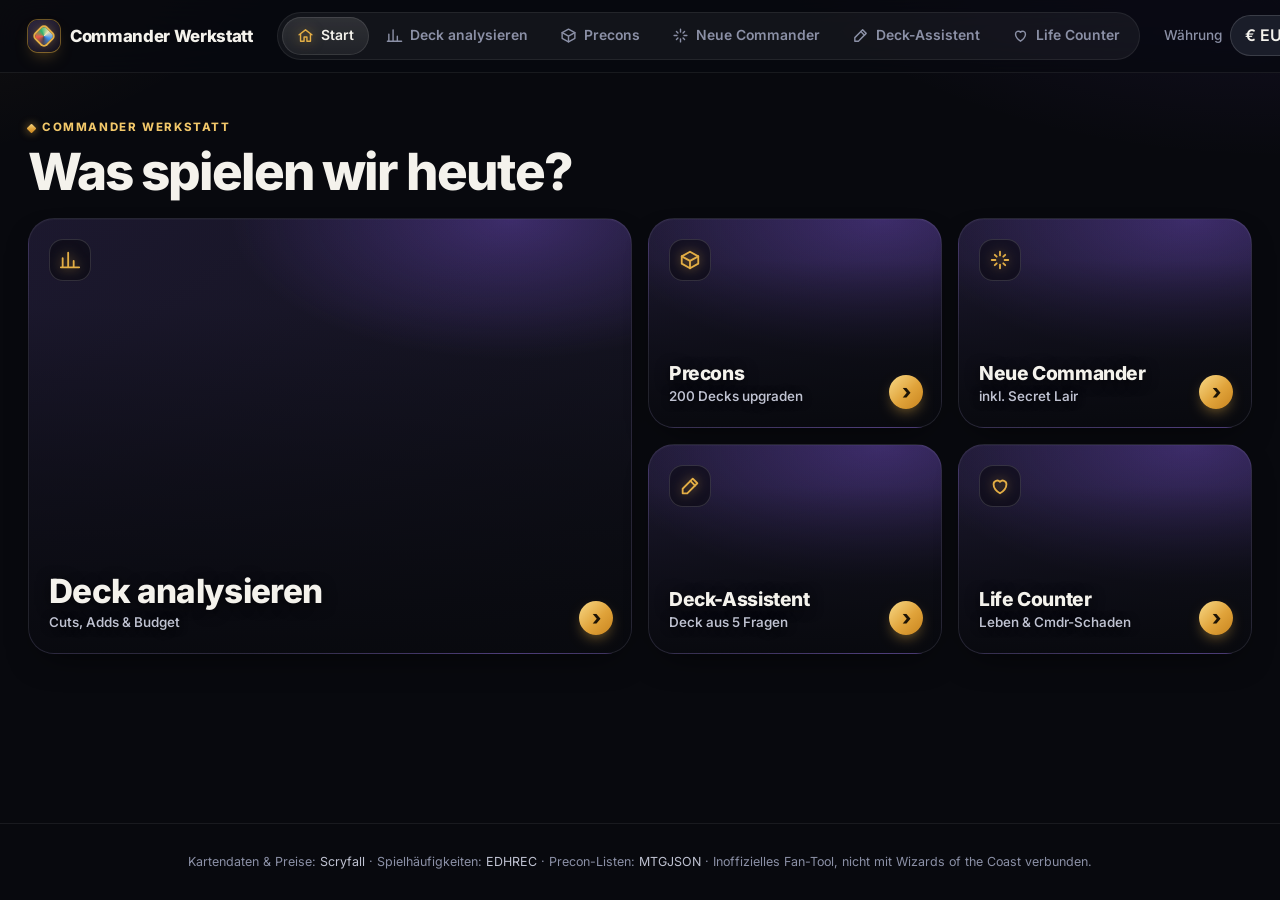
==== commit cb081444: "Redesign: dunkel & episch mit Startseite und Kartenkunst - Dunkles Design-System mit Gold-Akzenten, " ====
--- a/index.html
+++ b/index.html
@@ -6,7 +6,7 @@
   <title>Commander Werkstatt</title>
   <meta name="description" content="Commander-Decks und Precons analysieren, Adds & Cuts erhalten, neue Commander entdecken und Leben zählen.">
   <link rel="manifest" href="manifest.webmanifest">
-  <meta name="theme-color" content="#5b4cf0">
+  <meta name="theme-color" content="#0a0b10">
   <meta name="mobile-web-app-capable" content="yes">
   <meta name="apple-mobile-web-app-capable" content="yes">
   <meta name="apple-mobile-web-app-title" content="Werkstatt">
@@ -14,9 +14,9 @@
   <link rel="apple-touch-icon" href="icons/apple-touch-icon.png">
   <link rel="icon" type="image/png" sizes="32x32" href="icons/favicon-32.png">
   <link rel="icon" type="image/svg+xml" href="icons/icon.svg">
-  <link rel="stylesheet" href="fonts/fonts.css?v=2026-11-22a">
-  <link rel="stylesheet" href="css/style.css?v=2026-11-22a">
-  <link rel="stylesheet" href="css/life.css?v=2026-11-22a">
+  <link rel="stylesheet" href="fonts/fonts.css?v=2026-11-22b">
+  <link rel="stylesheet" href="css/style.css?v=2026-11-22b">
+  <link rel="stylesheet" href="css/life.css?v=2026-11-22b">
 </head>
 <body>
   <header class="topbar">
@@ -24,10 +24,11 @@
       <div class="brand"><span class="brand-mark" aria-hidden="true"></span>Commander&nbsp;Werkstatt</div>
       <nav class="tabs" role="tablist">
         <span class="tab-indicator" aria-hidden="true"></span>
-        <button class="tab-btn active" data-tab="analyze" role="tab"><svg class="ti" viewBox="0 0 24 24" aria-hidden="true"><path d="M4 20V10M10 20V4M16 20v-7M22 20H2"/></svg><span class="long">Deck analysieren</span><span class="short">Analyse</span></button>
+        <button class="tab-btn active" data-tab="home" role="tab"><svg class="ti" viewBox="0 0 24 24" aria-hidden="true"><path d="M3 11 12 4l9 7"/><path d="M5 10v10h5v-6h4v6h5V10"/></svg><span class="long">Start</span><span class="short">Start</span></button>
+        <button class="tab-btn" data-tab="analyze" role="tab"><svg class="ti" viewBox="0 0 24 24" aria-hidden="true"><path d="M4 20V10M10 20V4M16 20v-7M22 20H2"/></svg><span class="long">Deck analysieren</span><span class="short">Analyse</span></button>
         <button class="tab-btn" data-tab="precon" role="tab"><svg class="ti" viewBox="0 0 24 24" aria-hidden="true"><path d="M21 8 12 3 3 8v8l9 5 9-5V8Z"/><path d="m3 8 9 5 9-5M12 13v8"/></svg><span class="long">Precons</span><span class="short">Precons</span></button>
         <button class="tab-btn" data-tab="new" role="tab"><svg class="ti" viewBox="0 0 24 24" aria-hidden="true"><path d="M12 3v4M12 17v4M3 12h4M17 12h4"/><path d="m6.3 6.3 2.1 2.1M15.6 15.6l2.1 2.1M6.3 17.7l2.1-2.1M15.6 8.4l2.1-2.1"/></svg><span class="long">Neue Commander</span><span class="short">Neu</span></button>
-        <button class="tab-btn" data-tab="wizard" role="tab"><svg class="ti" viewBox="0 0 24 24" aria-hidden="true"><path d="m15 4 5 5L9 20H4v-5L15 4Z"/><path d="m12.5 6.5 5 5"/></svg><span class="long">Deck-Assistent</span><span class="short">Assistent</span></button>
+        <button class="tab-btn nav-desktop" data-tab="wizard" role="tab"><svg class="ti" viewBox="0 0 24 24" aria-hidden="true"><path d="m15 4 5 5L9 20H4v-5L15 4Z"/><path d="m12.5 6.5 5 5"/></svg><span class="long">Deck-Assistent</span><span class="short">Assistent</span></button>
         <button class="tab-btn" data-tab="life" role="tab"><svg class="ti" viewBox="0 0 24 24" aria-hidden="true"><path d="M12 20s-7-4.4-7-10a4 4 0 0 1 7-2.6A4 4 0 0 1 19 10c0 5.6-7 10-7 10Z"/></svg><span class="long">Life Counter</span><span class="short">Life</span></button>
       </nav>
       <button type="button" id="install-btn" class="btn small primary install-btn hidden">App installieren</button>
@@ -41,9 +42,24 @@
   </header>
 
   <main>
+    <!-- ================= START ================= -->
+    <section id="tab-home" class="tab active">
+      <div class="home-head">
+        <span class="eyebrow">Commander Werkstatt</span>
+        <h1>Was spielen wir heute?</h1>
+      </div>
+      <div class="home-grid">
+        <button type="button" class="home-tile big" data-go="analyze"><span class="ht-art" data-art-for="analyze"></span><span class="ht-ico"><svg viewBox="0 0 24 24" aria-hidden="true"><path d="M4 20V10M10 20V4M16 20v-7M22 20H2"/></svg></span><span class="ht-text"><b>Deck analysieren</b><small>Cuts, Adds &amp; Budget</small></span><span class="ht-go" aria-hidden="true">›</span></button>
+        <button type="button" class="home-tile " data-go="precon"><span class="ht-art" data-art-for="precon"></span><span class="ht-ico"><svg viewBox="0 0 24 24" aria-hidden="true"><path d="M21 8 12 3 3 8v8l9 5 9-5V8Z"/><path d="m3 8 9 5 9-5M12 13v8"/></svg></span><span class="ht-text"><b>Precons</b><small>200 Decks upgraden</small></span><span class="ht-go" aria-hidden="true">›</span></button>
+        <button type="button" class="home-tile " data-go="new"><span class="ht-art" data-art-for="new"></span><span class="ht-ico"><svg viewBox="0 0 24 24" aria-hidden="true"><path d="M12 3v4M12 17v4M3 12h4M17 12h4"/><path d="m6.3 6.3 2.1 2.1M15.6 15.6l2.1 2.1M6.3 17.7l2.1-2.1M15.6 8.4l2.1-2.1"/></svg></span><span class="ht-text"><b>Neue Commander</b><small>inkl. Secret Lair</small></span><span class="ht-go" aria-hidden="true">›</span></button>
+        <button type="button" class="home-tile " data-go="wizard"><span class="ht-art" data-art-for="wizard"></span><span class="ht-ico"><svg viewBox="0 0 24 24" aria-hidden="true"><path d="m15 4 5 5L9 20H4v-5L15 4Z"/><path d="m12.5 6.5 5 5"/></svg></span><span class="ht-text"><b>Deck-Assistent</b><small>Deck aus 5 Fragen</small></span><span class="ht-go" aria-hidden="true">›</span></button>
+        <button type="button" class="home-tile " data-go="life"><span class="ht-art" data-art-for="life"></span><span class="ht-ico"><svg viewBox="0 0 24 24" aria-hidden="true"><path d="M12 20s-7-4.4-7-10a4 4 0 0 1 7-2.6A4 4 0 0 1 19 10c0 5.6-7 10-7 10Z"/></svg></span><span class="ht-text"><b>Life Counter</b><small>Leben &amp; Cmdr-Schaden</small></span><span class="ht-go" aria-hidden="true">›</span></button>
+      </div>
+    </section>
+
     <!-- ================= ANALYSE ================= -->
-    <section id="tab-analyze" class="tab active">
-      <div class="hero">
+    <section id="tab-analyze" class="tab">
+      <div class="hero" data-art-for="analyze">
         <span class="eyebrow">Deck-Analyse</span>
         <h1>Mach dein Deck besser.</h1>
         <p>Liste einfügen, Ziel-Bracket und Budget wählen – du bekommst Statistiken, Cuts, Adds und günstige Alternativen.</p>
@@ -51,7 +67,7 @@
       <div class="layout">
         <form id="analyze-form" class="panel sticky">
           <h2>Deckliste</h2>
-          <p class="hint">Format wie bei Moxfield, Archidekt oder MTGA: <code>1 Sol Ring</code>. Commander unter <code>Commander</code> oder mit <code>*CMDR*</code> markieren.</p>
+          <p class="hint">Liste aus Moxfield, Archidekt oder MTGA einfügen.</p>
           <textarea id="decklist" spellcheck="false" placeholder="Commander&#10;1 Atraxa, Praetors' Voice&#10;&#10;Deck&#10;1 Sol Ring&#10;1 Arcane Signet&#10;..."></textarea>
           <label class="field">Commander (falls nicht markiert)
             <input id="cmdr-input" list="cmdr-suggest" autocomplete="off" placeholder="optional">
@@ -62,7 +78,7 @@
             <label>Max. Preis pro Add <select id="an-cap" class="cap-select"></select></label>
           </div>
           <div class="field">
-            <span class="label">Deck-Themes <small>(optional – sonst automatisch erkannt)</small></span>
+            <span class="label">Themes <small>optional</small></span>
             <div id="an-themes" class="chips"></div>
             <input id="an-typal" class="typal-input hidden" placeholder="Kreaturentyp, z. B. Dragon">
           </div>
@@ -84,7 +100,7 @@
     <!-- ================= PRECONS ================= -->
     <section id="tab-precon" class="tab">
       <div id="pc-browse">
-        <div class="hero">
+        <div class="hero" data-art-for="precon">
         <span class="eyebrow">Precon-Upgrades</span>
           <h1>Precons durchsuchen.</h1>
           <p>Alle Commander-Precons – mit Upgrade-Vorschlägen, Cuts und Ideen für einen Umbau mit anderem Commander.</p>
@@ -92,7 +108,7 @@
         <div class="panel toolbar">
           <div class="search">
             <svg viewBox="0 0 24 24" aria-hidden="true"><circle cx="11" cy="11" r="7"/><path d="m20 20-3.5-3.5"/></svg>
-            <input id="pc-search" type="search" placeholder="Precon, Commander oder Set suchen …" autocomplete="off">
+            <input id="pc-search" type="search" placeholder="Precon, Commander, Set …" autocomplete="off">
           </div>
           <div id="pc-colors" class="mini-mana" title="Nach Farben filtern"></div>
           <select id="pc-sort" aria-label="Sortierung">
@@ -126,7 +142,7 @@
 
     <!-- ================= NEUE COMMANDER ================= -->
     <section id="tab-new" class="tab">
-      <div class="hero">
+      <div class="hero" data-art-for="new">
         <span class="eyebrow">Neuerscheinungen</span>
         <h1>Neue Commander.</h1>
         <p>Alle neu gedruckten legendären Kreaturen und Commander – aus Sets, Commander-Precons und Secret Lair Drops, inklusive bereits angekündigter Karten.</p>
@@ -134,7 +150,7 @@
       <div class="panel toolbar">
         <div class="search">
           <svg viewBox="0 0 24 24" aria-hidden="true"><circle cx="11" cy="11" r="7"/><path d="m20 20-3.5-3.5"/></svg>
-          <input id="nc-search" type="search" placeholder="Name, Typ oder Set filtern …" autocomplete="off">
+          <input id="nc-search" type="search" placeholder="Name, Typ, Set …" autocomplete="off">
         </div>
         <div id="nc-colors" class="mini-mana" title="Nach Farben filtern"></div>
         <select id="nc-period" aria-label="Zeitraum">
@@ -165,7 +181,7 @@
 
     <!-- ================= LIFE COUNTER ================= -->
     <section id="tab-life" class="tab">
-      <div class="hero">
+      <div class="hero" data-art-for="life">
         <span class="eyebrow">Spieltisch</span>
         <h1>Life Counter.</h1>
         <p>Handy in die Tischmitte legen – jede Seite ist zum Spieler gedreht. Tippen für ±1, gedrückt halten für ±10.</p>
@@ -219,7 +235,7 @@
 
     <!-- ================= ASSISTENT ================= -->
     <section id="tab-wizard" class="tab">
-      <div class="hero">
+      <div class="hero" data-art-for="wizard">
         <span class="eyebrow">Deck-Assistent</span>
         <h1>Finde dein nächstes Deck.</h1>
         <p>Fünf Fragen – dann bekommst du passende Commander und eine komplette 100-Karten-Liste.</p>
@@ -232,7 +248,7 @@
             <label class="check"><input type="radio" name="colormode" value="exact" checked> Genau diese Farben</label>
             <label class="check"><input type="radio" name="colormode" value="subset"> Diese Farben oder weniger</label>
           </div>
-          <p class="hint">Keine Farbe gewählt = farblos.</p>
+          <p class="hint">Keine Farbe = farblos</p>
         </fieldset>
 
         <fieldset>
@@ -275,12 +291,12 @@
     Inoffizielles Fan-Tool, nicht mit Wizards of the Coast verbunden.
   </footer>
 
-  <script src="data/precons.js?v=2026-11-22a"></script>
-  <script src="js/data.js?v=2026-11-22a"></script>
-  <script src="js/api.js?v=2026-11-22a"></script>
-  <script src="js/cards.js?v=2026-11-22a"></script>
-  <script src="js/engine.js?v=2026-11-22a"></script>
-  <script src="js/life.js?v=2026-11-22a"></script>
-  <script src="js/app.js?v=2026-11-22a"></script>
+  <script src="data/precons.js?v=2026-11-22b"></script>
+  <script src="js/data.js?v=2026-11-22b"></script>
+  <script src="js/api.js?v=2026-11-22b"></script>
+  <script src="js/cards.js?v=2026-11-22b"></script>
+  <script src="js/engine.js?v=2026-11-22b"></script>
+  <script src="js/life.js?v=2026-11-22b"></script>
+  <script src="js/app.js?v=2026-11-22b"></script>
 </body>
 </html>
--- a/css/style.css
+++ b/css/style.css
@@ -1,109 +1,109 @@
 /* ============================================================
-   Commander Werkstatt – Design-System (hell, modern)
+   Commander Werkstatt – Design-System „Dunkel & episch"
    ============================================================ */
 :root {
+  color-scheme: dark;
   /* Flächen */
-  --bg: #f5f5f8;
-  --surface: #ffffff;
-  --surface-2: #f2f2f7;
-  --surface-3: #e8e8ef;
-  --line: rgba(17, 19, 33, .07);
-  --line-strong: rgba(17, 19, 33, .14);
-  /* Text – alle Stufen mit ausreichendem Kontrast auf Weiß */
-  --text: #111321;
-  --text-2: #3d4255;
-  --muted: #6b7086;
-  /* Akzent */
-  --accent: #5b4cf0;
-  --accent-2: #8b5cf6;
-  --accent-soft: #efedff;
-  --accent-text: #4434d4;
-  --accent-grad: linear-gradient(135deg, #5b4cf0 0%, #8b5cf6 100%);
+  --bg: #08090e;
+  --surface: #12141d;
+  --surface-2: #1a1d29;
+  --surface-3: #252a3a;
+  --line: rgba(255, 255, 255, .07);
+  --line-strong: rgba(255, 255, 255, .14);
+  /* Text */
+  --text: #f4f2ec;
+  --text-2: #bfc2d1;
+  --muted: #8b90a6;
+  /* Akzent: Gold */
+  --accent: #e3ae45;
+  --accent-2: #f6d27a;
+  --accent-soft: rgba(227, 174, 69, .13);
+  --accent-text: #f2c86a;
+  --accent-grad: linear-gradient(135deg, #f8d986 0%, #e0a33a 55%, #c9851f 100%);
+  --on-accent: #1d1406;
+  --glow: 227, 174, 69;
+  /* Zweitakzent: Violett */
+  --violet: #8b5cf6;
   /* Status */
-  --good: #12924f;  --good-soft: #e6f6ed;
-  --warn: #b26b00;  --warn-soft: #fdf2df;
-  --bad: #d4324a;   --bad-soft: #fdecef;
-  --gc: #8f36cf;    --gc-soft: #f4e9fc;
+  --good: #4ade80;  --good-soft: rgba(74, 222, 128, .13);
+  --warn: #fbbf24;  --warn-soft: rgba(251, 191, 36, .13);
+  --bad: #f87171;   --bad-soft: rgba(248, 113, 113, .13);
+  --gc: #c084fc;    --gc-soft: rgba(192, 132, 252, .14);
   /* Mana */
-  --w: #f1e3b3; --w-ink: #6b5a24;
-  --u: #2f80d9; --b: #45404f; --r: #e04a36; --g: #23955a; --c: #a9aec0;
+  --w: #f1e3b3; --w-ring: #d8c27c; --w-ink: #ecd98f; --w-ink-on: #5a4712;
+  --u: #3b8ff0; --b: #a39cb4; --b-fill: #3a3546; --r: #ef5a45; --g: #2fb36c; --c: #a9aec0;
   /* Form */
   --radius: 22px;
   --radius-sm: 14px;
-  --shadow-sm: 0 1px 2px rgba(17, 19, 33, .05);
-  --shadow: 0 1px 2px rgba(17, 19, 33, .04), 0 10px 30px -12px rgba(17, 19, 33, .12);
-  --shadow-lg: 0 2px 6px rgba(17, 19, 33, .05), 0 30px 60px -20px rgba(17, 19, 33, .25);
+  --shadow-sm: 0 1px 2px rgba(0, 0, 0, .4);
+  --shadow: 0 1px 0 rgba(255, 255, 255, .03) inset, 0 14px 34px -16px rgba(0, 0, 0, .7);
+  --shadow-lg: 0 1px 0 rgba(255, 255, 255, .04) inset, 0 30px 70px -24px rgba(0, 0, 0, .85);
   --ease: cubic-bezier(.22, .8, .24, 1);
   --spring: cubic-bezier(.2, .9, .3, 1.25);
   --nav-h: 0px;
 }
 * { box-sizing: border-box; }
-html { scroll-behavior: smooth; -webkit-text-size-adjust: 100%; }
+html { scroll-behavior: smooth; -webkit-text-size-adjust: 100%; background: var(--bg); }
 html, body { margin: 0; }
 body {
   background:
-    radial-gradient(1100px 520px at 100% -200px, rgba(139, 92, 246, .13), transparent 65%),
-    radial-gradient(900px 480px at -10% -160px, rgba(91, 76, 240, .10), transparent 65%),
+    radial-gradient(900px 520px at 100% -180px, rgba(139, 92, 246, .16), transparent 65%),
+    radial-gradient(800px 480px at -15% -140px, rgba(var(--glow), .10), transparent 65%),
     var(--bg);
   background-attachment: fixed;
   color: var(--text);
   font: 15px/1.55 Inter, system-ui, -apple-system, "Segoe UI", Roboto, sans-serif;
-  font-feature-settings: "cv11", "ss01";
   -webkit-font-smoothing: antialiased; -moz-osx-font-smoothing: grayscale;
   min-height: 100vh; min-height: 100dvh;
   display: flex; flex-direction: column;
 }
 a { color: var(--accent-text); text-decoration: none; }
 a:hover { text-decoration: underline; }
-code { background: var(--surface-2); padding: 1px 6px; border-radius: 6px; font-size: .86em; color: var(--text-2); }
+code { background: var(--surface-3); padding: 1px 6px; border-radius: 6px; font-size: .86em; color: var(--text); }
 .hidden { display: none !important; }
 .center { text-align: center; margin-top: 24px; }
-::selection { background: var(--accent-soft); }
-:focus-visible { outline: 3px solid rgba(91, 76, 240, .45); outline-offset: 2px; }
+::selection { background: rgba(var(--glow), .35); }
+:focus-visible { outline: 3px solid rgba(var(--glow), .55); outline-offset: 2px; }
 button { -webkit-tap-highlight-color: transparent; }
+::-webkit-scrollbar { width: 10px; height: 10px; }
+::-webkit-scrollbar-thumb { background: rgba(255,255,255,.12); border-radius: 10px; border: 2px solid var(--bg); }
 
 /* ============ Kopfzeile & Navigation ============ */
 .topbar {
   position: sticky; top: 0; z-index: 30;
-  background: rgba(245, 245, 248, .72);
-  backdrop-filter: saturate(180%) blur(18px); -webkit-backdrop-filter: saturate(180%) blur(18px);
+  background: rgba(8, 9, 14, .72);
+  backdrop-filter: saturate(160%) blur(18px); -webkit-backdrop-filter: saturate(160%) blur(18px);
   border-bottom: 1px solid var(--line);
 }
-.topbar-inner {
-  max-width: 1360px; margin: 0 auto; padding: 12px 28px;
-  display: flex; align-items: center; gap: 24px;
-}
-.brand { font-weight: 800; font-size: 1.05rem; letter-spacing: -.025em; display: flex; align-items: center; gap: 10px; white-space: nowrap; }
+.topbar-inner { max-width: 1360px; margin: 0 auto; padding: 12px 28px; display: flex; align-items: center; gap: 24px; }
+.brand { font-weight: 800; font-size: 1.05rem; letter-spacing: -.02em; display: flex; align-items: center; gap: 10px; white-space: nowrap; }
 .brand-mark {
-  width: 30px; height: 30px; border-radius: 9px; flex: none; position: relative;
-  background: var(--accent-grad); box-shadow: 0 6px 14px -6px rgba(91, 76, 240, .7);
+  width: 32px; height: 32px; border-radius: 10px; flex: none; position: relative;
+  background: linear-gradient(145deg, #2a2440, #12101c); box-shadow: 0 0 0 1px rgba(var(--glow), .45), 0 8px 18px -8px rgba(var(--glow), .6);
 }
 .brand-mark::after {
-  content: ''; position: absolute; inset: 8px; border-radius: 3px; transform: rotate(45deg);
-  background: conic-gradient(from 0deg, var(--w), var(--u), var(--b), var(--r), var(--g), var(--w));
-  box-shadow: 0 0 0 2px #fff;
-}
-.tabs {
-  position: relative; display: flex; gap: 2px; margin: 0 auto;
-  background: rgba(17, 19, 33, .05); padding: 4px; border-radius: 999px;
-}
+  content: ''; position: absolute; inset: 9px; border-radius: 3px; transform: rotate(45deg);
+  background: conic-gradient(from 0deg, var(--w), var(--u), #4b4453, var(--r), var(--g), var(--w));
+  box-shadow: 0 0 0 2px var(--accent), 0 0 12px rgba(var(--glow), .6);
+}
+.tabs { position: relative; display: flex; gap: 2px; margin: 0 auto; background: rgba(255, 255, 255, .05); padding: 4px; border-radius: 999px; border: 1px solid var(--line); }
 .tab-indicator {
-  position: absolute; top: 4px; bottom: 4px; left: 0; width: 0;
-  background: var(--surface); border-radius: 999px; box-shadow: 0 1px 3px rgba(17, 19, 33, .1), 0 0 0 .5px rgba(17, 19, 33, .04);
+  position: absolute; top: 4px; bottom: 4px; left: 0; width: 0; border-radius: 999px;
+  background: linear-gradient(180deg, rgba(255,255,255,.12), rgba(255,255,255,.06)); box-shadow: inset 0 0 0 1px rgba(255,255,255,.1);
   transition: transform .4s var(--ease), width .4s var(--ease);
 }
 .tab-btn {
   position: relative; z-index: 1; display: inline-flex; align-items: center; gap: 7px;
-  background: none; border: 0; color: var(--text-2); padding: 8px 16px; border-radius: 999px;
-  font: inherit; font-weight: 600; font-size: .88rem; cursor: pointer; transition: color .2s; white-space: nowrap;
+  background: none; border: 0; color: var(--muted); padding: 8px 15px; border-radius: 999px;
+  font: inherit; font-weight: 600; font-size: .87rem; cursor: pointer; transition: color .2s; white-space: nowrap;
 }
 .tab-btn:hover { color: var(--text); }
 .tab-btn.active { color: var(--text); }
-.tab-btn .ti { width: 17px; height: 17px; flex: none; fill: none; stroke: currentColor; stroke-width: 2; stroke-linecap: round; stroke-linejoin: round; opacity: .75; }
-.tab-btn.active .ti { opacity: 1; color: var(--accent); }
+.tab-btn .ti { width: 17px; height: 17px; flex: none; fill: none; stroke: currentColor; stroke-width: 2; stroke-linecap: round; stroke-linejoin: round; }
+.tab-btn.active .ti { color: var(--accent); filter: drop-shadow(0 0 6px rgba(var(--glow), .5)); }
 .tab-btn .short { display: none; }
 .currency { display: flex; flex-direction: row; align-items: center; gap: 8px; color: var(--muted); font-size: .85rem; font-weight: 500; }
-.currency select { width: auto; padding: 7px 32px 7px 14px; border-radius: 999px; background-color: var(--surface); font-weight: 600; }
+.currency select { width: auto; padding: 7px 32px 7px 14px; border-radius: 999px; font-weight: 600; background-color: var(--surface-2); }
 .install-btn { white-space: nowrap; }
 
 main { flex: 1; width: 100%; max-width: 1360px; margin: 0 auto; padding: 8px 28px 56px; }
@@ -112,45 +112,107 @@
 @keyframes pageIn { from { opacity: .001; transform: translateY(10px); } }
 @keyframes fadeUp { from { opacity: .001; transform: translateY(10px); } }
 
-/* ============ Seitentitel ============ */
-.hero { padding: 40px 0 28px; }
+/* ============ Kennzeile ============ */
 .eyebrow {
-  display: inline-flex; align-items: center; gap: 6px; margin-bottom: 10px;
-  font-size: .74rem; font-weight: 700; letter-spacing: .08em; text-transform: uppercase; color: var(--accent-text);
-}
-.eyebrow::before { content: ''; width: 6px; height: 6px; border-radius: 50%; background: var(--accent-grad); }
-.hero h1 { margin: 0; font-size: clamp(2rem, 3.6vw, 2.9rem); letter-spacing: -.04em; line-height: 1.05; font-weight: 800; }
-.hero p { margin: 12px 0 0; color: var(--text-2); max-width: 640px; font-size: 1.04rem; line-height: 1.55; }
+  display: inline-flex; align-items: center; gap: 7px; margin-bottom: 8px;
+  font-size: .72rem; font-weight: 750; letter-spacing: .14em; text-transform: uppercase; color: var(--accent-text);
+}
+.eyebrow::before { content: ''; width: 7px; height: 7px; transform: rotate(45deg); border-radius: 1px; background: var(--accent-grad); box-shadow: 0 0 8px rgba(var(--glow), .7); }
+
+/* ============ Seitentitel als Kunst-Banner ============ */
+.hero {
+  position: relative; isolation: isolate; overflow: hidden;
+  margin: 22px 0 24px; padding: 30px 32px 28px; min-height: 210px; border-radius: 28px;
+  display: flex; flex-direction: column; justify-content: flex-end;
+  background: radial-gradient(500px 220px at 85% 10%, rgba(139, 92, 246, .35), transparent 70%), linear-gradient(135deg, #1c1830, #0f1018);
+  border: 1px solid var(--line); box-shadow: var(--shadow-lg);
+}
+.hero::before {
+  content: ''; position: absolute; inset: -4%; z-index: -2;
+  background: var(--art, none) center 28% / cover no-repeat;
+  opacity: 0; transform: scale(1.06); transition: opacity 1s ease;
+  animation: heroDrift 40s ease-in-out infinite alternate;
+}
+.hero.has-art::before { opacity: 1; }
+.hero::after {
+  content: ''; position: absolute; inset: 0; z-index: -1;
+  background:
+    linear-gradient(180deg, rgba(8, 9, 14, .1) 0%, rgba(8, 9, 14, .5) 50%, rgba(8, 9, 14, .94) 100%),
+    linear-gradient(90deg, rgba(8, 9, 14, .55) 0%, transparent 65%);
+}
+@keyframes heroDrift { from { transform: scale(1.06) translate(0, 0); } to { transform: scale(1.14) translate(-2%, 1%); } }
+.hero h1 { margin: 0; font-size: clamp(2rem, 3.6vw, 3rem); letter-spacing: -.035em; line-height: 1.04; font-weight: 800; text-shadow: 0 4px 24px rgba(0,0,0,.6); }
+.hero p { display: none; }
+.hero .eyebrow { text-shadow: 0 2px 10px rgba(0,0,0,.7); }
+
+/* ============ Startseite ============ */
+.home-head { padding: 34px 0 20px; }
+.home-head h1 { margin: 0; font-size: clamp(2.1rem, 4vw, 3.2rem); letter-spacing: -.04em; line-height: 1.04; font-weight: 800; }
+.home-grid { display: grid; grid-template-columns: repeat(4, minmax(0, 1fr)); grid-auto-rows: 210px; gap: 16px; }
+.home-tile {
+  position: relative; isolation: isolate; overflow: hidden; border: 1px solid var(--line); border-radius: 26px; cursor: pointer;
+  padding: 20px; text-align: left; font: inherit; color: var(--text); display: flex; flex-direction: column; justify-content: space-between;
+  background: radial-gradient(400px 200px at 80% 0%, rgba(139, 92, 246, .35), transparent 70%), linear-gradient(145deg, #1d1930, #10111a);
+  box-shadow: var(--shadow); transition: transform .35s var(--ease), box-shadow .35s var(--ease), border-color .3s;
+  animation: fadeUp .5s var(--ease) both;
+}
+.home-tile:nth-child(2) { animation-delay: .05s; } .home-tile:nth-child(3) { animation-delay: .1s; }
+.home-tile:nth-child(4) { animation-delay: .15s; } .home-tile:nth-child(5) { animation-delay: .2s; }
+.home-tile.big { grid-column: span 2; grid-row: span 2; }
+.home-tile:hover { transform: translateY(-4px); border-color: rgba(var(--glow), .45); box-shadow: var(--shadow-lg), 0 0 0 1px rgba(var(--glow), .25); }
+.home-tile:active { transform: scale(.98); }
+.ht-art {
+  position: absolute; inset: 0; z-index: -2; background: var(--art, none) center 28% / cover no-repeat;
+  opacity: 0; transform: scale(1.04); transition: opacity .9s ease, transform 1.2s var(--ease);
+}
+.ht-art.has-art { opacity: 1; }
+.home-tile:hover .ht-art { transform: scale(1.1); }
+.home-tile::after {
+  content: ''; position: absolute; inset: 0; z-index: -1;
+  background: linear-gradient(180deg, rgba(8, 9, 14, .05) 20%, rgba(8, 9, 14, .55) 60%, rgba(8, 9, 14, .95) 100%);
+}
+.ht-ico {
+  width: 42px; height: 42px; border-radius: 14px; display: grid; place-items: center;
+  background: rgba(8, 9, 14, .55); backdrop-filter: blur(10px); -webkit-backdrop-filter: blur(10px);
+  box-shadow: inset 0 0 0 1px rgba(255,255,255,.14); color: var(--accent);
+}
+.ht-ico svg { width: 22px; height: 22px; fill: none; stroke: currentColor; stroke-width: 2; stroke-linecap: round; stroke-linejoin: round; filter: drop-shadow(0 0 6px rgba(var(--glow), .6)); }
+.ht-text { display: flex; flex-direction: column; gap: 2px; padding-right: 30px; }
+.ht-text b { font-size: 1.2rem; font-weight: 800; letter-spacing: -.02em; line-height: 1.15; text-shadow: 0 2px 14px rgba(0,0,0,.7); }
+.home-tile.big .ht-text b { font-size: clamp(1.5rem, 2.6vw, 2.1rem); }
+.ht-text small { color: var(--text-2); font-size: .84rem; font-weight: 550; text-shadow: 0 1px 8px rgba(0,0,0,.8); }
+.ht-go {
+  position: absolute; right: 18px; bottom: 18px; width: 34px; height: 34px; border-radius: 50%; display: grid; place-items: center;
+  background: var(--accent-grad); color: var(--on-accent); font-size: 1.3rem; font-weight: 800; line-height: 1;
+  box-shadow: 0 6px 16px -6px rgba(var(--glow), .8); transition: transform .3s var(--spring);
+}
+.home-tile:hover .ht-go { transform: translateX(3px); }
 
 /* ============ Flächen & Formulare ============ */
 .layout { display: grid; grid-template-columns: 410px minmax(0, 1fr); gap: 24px; align-items: start; }
 .panel {
-  background: var(--surface); border: 1px solid var(--line); border-radius: var(--radius);
-  padding: 24px; box-shadow: var(--shadow);
+  background: linear-gradient(180deg, rgba(255,255,255,.025), rgba(255,255,255,0)), var(--surface);
+  border: 1px solid var(--line); border-radius: var(--radius); padding: 24px; box-shadow: var(--shadow);
 }
 .panel.sticky { position: sticky; top: 86px; }
 .panel h2 { margin: 0 0 6px; font-size: 1.12rem; letter-spacing: -.02em; }
-.hint { color: var(--muted); font-size: .85rem; line-height: 1.5; margin: 6px 0 14px; }
+.hint { color: var(--muted); font-size: .84rem; line-height: 1.5; margin: 6px 0 14px; }
 textarea, input, select {
-  width: 100%; background: var(--surface); color: var(--text);
+  width: 100%; background: var(--surface-2); color: var(--text);
   border: 1px solid var(--line-strong); border-radius: var(--radius-sm);
-  padding: 11px 14px; font: inherit; font-size: 16px; /* 16px verhindert Zoom auf iOS */
+  padding: 11px 14px; font: inherit; font-size: 16px;
   transition: border-color .2s, box-shadow .2s, background-color .2s;
 }
-input::placeholder, textarea::placeholder { color: #9a9eb0; }
+input::placeholder, textarea::placeholder { color: #6c7188; }
 select {
   appearance: none; -webkit-appearance: none; cursor: pointer; padding-right: 36px;
-  background-image: url("data:image/svg+xml,%3Csvg xmlns='http://www.w3.org/2000/svg' width='12' height='12' viewBox='0 0 24 24' fill='none' stroke='%236b7086' stroke-width='3' stroke-linecap='round'%3E%3Cpath d='m6 9 6 6 6-6'/%3E%3C/svg%3E");
+  background-image: url("data:image/svg+xml,%3Csvg xmlns='http://www.w3.org/2000/svg' width='12' height='12' viewBox='0 0 24 24' fill='none' stroke='%23bfc2d1' stroke-width='3' stroke-linecap='round'%3E%3Cpath d='m6 9 6 6 6-6'/%3E%3C/svg%3E");
   background-repeat: no-repeat; background-position: right 13px center;
 }
-textarea {
-  min-height: 260px; resize: vertical; background: var(--surface-2); border-color: transparent;
-  font-family: ui-monospace, "SF Mono", Menlo, Consolas, monospace; font-size: 13px; line-height: 1.65;
-}
-input:hover, select:hover { border-color: rgba(17, 19, 33, .22); }
-input:focus, textarea:focus, select:focus {
-  outline: none; border-color: var(--accent); box-shadow: 0 0 0 4px rgba(91, 76, 240, .15); background-color: var(--surface);
-}
+select option { background: var(--surface-2); color: var(--text); }
+textarea { min-height: 240px; resize: vertical; background: #0d0f16; border-color: var(--line); font-family: ui-monospace, "SF Mono", Menlo, Consolas, monospace; font-size: 13px; line-height: 1.65; }
+input:hover, select:hover { border-color: rgba(255, 255, 255, .24); }
+input:focus, textarea:focus, select:focus { outline: none; border-color: var(--accent); box-shadow: 0 0 0 4px rgba(var(--glow), .18); }
 label { display: flex; flex-direction: column; gap: 7px; font-size: .84rem; font-weight: 600; color: var(--text-2); }
 .row { display: flex; gap: 12px; margin-top: 16px; flex-wrap: wrap; }
 .row > label { flex: 1; min-width: 140px; }
@@ -160,12 +222,11 @@
 .label { font-size: .84rem; font-weight: 600; color: var(--text-2); display: block; margin-bottom: 9px; }
 .label small, legend small { color: var(--muted); font-weight: 500; }
 
-/* Radio als Segment-Karte */
 .check {
   flex-direction: row; align-items: center; gap: 10px; color: var(--text); cursor: pointer; font-size: .9rem; font-weight: 600;
-  padding: 10px 14px; border-radius: 999px; background: var(--surface-2); border: 1px solid transparent; transition: all .2s var(--ease);
-}
-.check:has(input:checked) { background: var(--accent-soft); border-color: rgba(91, 76, 240, .35); color: var(--accent-text); }
+  padding: 10px 14px; border-radius: 999px; background: var(--surface-2); border: 1px solid var(--line); transition: all .2s var(--ease);
+}
+.check:has(input:checked) { background: var(--accent-soft); border-color: rgba(var(--glow), .5); color: var(--accent-text); }
 .check input { width: 18px; height: 18px; margin: 0; accent-color: var(--accent); flex: none; }
 .actions { margin-top: 22px; }
 .typal-input { margin-top: 12px; }
@@ -173,16 +234,16 @@
 /* Buttons */
 .btn {
   display: inline-flex; align-items: center; justify-content: center; gap: 8px;
-  border: 1px solid var(--line-strong); background: var(--surface); color: var(--text);
+  border: 1px solid var(--line-strong); background: var(--surface-2); color: var(--text);
   padding: 11px 22px; border-radius: 999px; font: inherit; font-weight: 650; font-size: .92rem; cursor: pointer;
   transition: transform .15s var(--ease), box-shadow .2s, background .2s, border-color .2s, filter .2s;
 }
-.btn:hover { border-color: rgba(17, 19, 33, .25); box-shadow: var(--shadow-sm); text-decoration: none; }
+.btn:hover { border-color: rgba(255, 255, 255, .28); background: var(--surface-3); text-decoration: none; }
 .btn:active { transform: scale(.97); }
-.btn.primary { background: var(--accent-grad); color: #fff; border-color: transparent; box-shadow: 0 8px 20px -8px rgba(91, 76, 240, .65), inset 0 1px 0 rgba(255,255,255,.18); }
-.btn.primary:hover { box-shadow: 0 12px 28px -10px rgba(91, 76, 240, .75), inset 0 1px 0 rgba(255,255,255,.18); filter: brightness(1.05); }
+.btn.primary { background: var(--accent-grad); color: var(--on-accent); border-color: transparent; font-weight: 750; box-shadow: 0 10px 24px -10px rgba(var(--glow), .7), inset 0 1px 0 rgba(255,255,255,.35); }
+.btn.primary:hover { filter: brightness(1.07); box-shadow: 0 14px 30px -10px rgba(var(--glow), .8), inset 0 1px 0 rgba(255,255,255,.35); }
 .btn.ghost { background: transparent; border-color: transparent; color: var(--text-2); }
-.btn.ghost:hover { background: rgba(17, 19, 33, .05); box-shadow: none; }
+.btn.ghost:hover { background: rgba(255, 255, 255, .06); }
 .btn.small { padding: 7px 14px; font-size: .82rem; }
 .btn:disabled { opacity: .55; cursor: progress; }
 
@@ -198,70 +259,68 @@
 /* Chips */
 .chips { display: flex; flex-wrap: wrap; gap: 7px; }
 .chip {
-  border: 1px solid var(--line-strong); background: var(--surface); color: var(--text-2); border-radius: 999px;
-  padding: 7px 14px; font: inherit; font-size: .85rem; font-weight: 600; cursor: pointer;
-  transition: all .2s var(--ease);
-}
-.chip:hover { border-color: rgba(91, 76, 240, .5); color: var(--accent-text); }
+  border: 1px solid var(--line-strong); background: var(--surface-2); color: var(--text-2); border-radius: 999px;
+  padding: 7px 14px; font: inherit; font-size: .85rem; font-weight: 600; cursor: pointer; transition: all .2s var(--ease);
+}
+.chip:hover { border-color: rgba(var(--glow), .55); color: var(--accent-text); }
 .chip:active { transform: scale(.96); }
-.chip.on { background: var(--accent-grad); color: #fff; border-color: transparent; box-shadow: 0 6px 14px -6px rgba(91, 76, 240, .6); }
-
-/* ============ Mana-Auswahl (ohne Transparenz) ============ */
+.chip.on { background: var(--accent-grad); color: var(--on-accent); border-color: transparent; box-shadow: 0 6px 16px -6px rgba(var(--glow), .7); }
+
+/* ============ Mana-Auswahl ============ */
 .mana-picker { display: flex; gap: 12px; flex-wrap: wrap; }
 .mana-btn {
-  --mc: var(--c); --ink: var(--mc);
+  --mc: var(--c); --ink: var(--mc); --fill: var(--mc);
   width: 68px; height: 68px; border-radius: 50%; border: 0; cursor: pointer; position: relative;
   font: inherit; font-weight: 800; font-size: 1.3rem; line-height: 1; display: grid; place-items: center; align-content: center; gap: 3px;
-  background: var(--surface); color: var(--ink);
-  box-shadow: inset 0 0 0 2.5px var(--mc), var(--shadow-sm);
+  background: var(--surface-2); color: var(--ink); box-shadow: inset 0 0 0 2.5px var(--mc);
   transition: transform .3s var(--spring), box-shadow .25s, background .25s, color .25s;
 }
-.mana-btn span { font-size: .62rem; font-weight: 650; letter-spacing: .01em; color: var(--text-2); transition: color .25s; }
+.mana-btn span { font-size: .6rem; font-weight: 650; color: var(--text-2); transition: color .25s; }
 .mana-btn:hover { transform: translateY(-2px); }
-.mana-btn.on { background: var(--mc); color: #fff; transform: translateY(-2px); box-shadow: 0 0 0 3px var(--surface), 0 0 0 5px var(--mc), 0 12px 24px -10px var(--mc); }
+.mana-btn.on { background: var(--fill); color: #fff; transform: translateY(-2px); box-shadow: 0 0 0 3px var(--bg), 0 0 0 5px var(--mc), 0 0 22px -2px var(--mc); }
 .mana-btn.on span { color: rgba(255, 255, 255, .92); }
 .mana-btn.on::after {
   content: '✓'; position: absolute; top: -4px; right: -4px; width: 22px; height: 22px; border-radius: 50%;
-  background: var(--text); color: #fff; font-size: .72rem; font-weight: 800; display: grid; place-items: center; box-shadow: 0 0 0 2px var(--surface);
+  background: var(--accent-grad); color: var(--on-accent); font-size: .72rem; font-weight: 900; display: grid; place-items: center; box-shadow: 0 0 0 2px var(--bg);
   animation: pop .3s var(--spring);
 }
 @keyframes pop { from { transform: scale(0); } }
-.mana-btn.w { --mc: #d9c37a; --ink: var(--w-ink); }
-.mana-btn.w.on { background: var(--w); color: var(--w-ink); }
-.mana-btn.w.on span { color: var(--w-ink); }
-.mana-btn.u { --mc: var(--u); } .mana-btn.b { --mc: var(--b); } .mana-btn.r { --mc: var(--r); } .mana-btn.g { --mc: var(--g); }
+.mana-btn.w { --mc: var(--w-ring); --ink: var(--w-ink); --fill: var(--w); }
+.mana-btn.w.on, .mana-btn.w.on span { color: var(--w-ink-on); }
+.mana-btn.u { --mc: var(--u); } .mana-btn.r { --mc: var(--r); } .mana-btn.g { --mc: var(--g); }
+.mana-btn.b { --mc: var(--b); --fill: var(--b-fill); }
 
 .mini-mana { display: flex; gap: 6px; }
 .mini-mana button {
-  --mc: var(--c);
+  --mc: var(--c); --fill: var(--mc);
   width: 34px; height: 34px; border-radius: 50%; border: 0; cursor: pointer;
-  font: inherit; font-weight: 800; font-size: .74rem; color: var(--mc); background: var(--surface);
+  font: inherit; font-weight: 800; font-size: .74rem; color: var(--mc); background: var(--surface-2);
   box-shadow: inset 0 0 0 2px var(--mc); transition: all .25s var(--spring);
 }
 .mini-mana button:hover { transform: translateY(-1px); }
-.mini-mana button.on { background: var(--mc); color: #fff; box-shadow: 0 0 0 2px var(--surface), 0 0 0 4px var(--mc); }
-.mini-mana .w { --mc: #d9c37a; color: var(--w-ink); } .mini-mana .w.on { background: var(--w); color: var(--w-ink); }
-.mini-mana .u { --mc: var(--u); } .mini-mana .b { --mc: var(--b); } .mini-mana .r { --mc: var(--r); }
-.mini-mana .g { --mc: var(--g); } .mini-mana .c { --mc: #8d93a7; }
-
-.pip { display: inline-block; width: 14px; height: 14px; border-radius: 50%; margin-right: 3px; vertical-align: -2px; box-shadow: inset 0 0 0 1px rgba(0,0,0,.14); }
-.pip.w { background: var(--w); } .pip.u { background: var(--u); } .pip.b { background: var(--b); }
+.mini-mana button.on { background: var(--fill); color: #fff; box-shadow: 0 0 0 2px var(--surface), 0 0 0 4px var(--mc), 0 0 14px -2px var(--mc); }
+.mini-mana .w { --mc: var(--w-ring); --fill: var(--w); color: var(--w-ink); } .mini-mana .w.on { color: var(--w-ink-on); }
+.mini-mana .u { --mc: var(--u); } .mini-mana .b { --mc: var(--b); --fill: var(--b-fill); } .mini-mana .r { --mc: var(--r); }
+.mini-mana .g { --mc: var(--g); } .mini-mana .c { --mc: var(--c); }
+
+.pip { display: inline-block; width: 14px; height: 14px; border-radius: 50%; margin-right: 3px; vertical-align: -2px; box-shadow: 0 0 0 1.5px rgba(255,255,255,.18); }
+.pip.w { background: var(--w); } .pip.u { background: var(--u); } .pip.b { background: #4b4453; }
 .pip.r { background: var(--r); } .pip.g { background: var(--g); } .pip.c { background: var(--c); }
 
-/* ============ Auswahl-Karten (Bracket, Budget) ============ */
+/* ============ Auswahl-Karten ============ */
 .option-cards { display: grid; grid-template-columns: repeat(auto-fill, minmax(175px, 1fr)); gap: 10px; }
 .option {
-  position: relative; text-align: left; background: var(--surface); border: 1px solid var(--line-strong); border-radius: 18px;
+  position: relative; text-align: left; background: var(--surface-2); border: 1px solid var(--line); border-radius: 18px;
   padding: 15px 16px; color: var(--text); font: inherit; cursor: pointer; transition: all .25s var(--ease);
 }
-.option:hover { border-color: rgba(91, 76, 240, .45); transform: translateY(-1px); box-shadow: var(--shadow); }
+.option:hover { border-color: rgba(var(--glow), .45); transform: translateY(-1px); }
 .option:active { transform: scale(.98); }
 .option strong { display: block; font-size: .95rem; letter-spacing: -.01em; padding-right: 22px; }
 .option small { color: var(--text-2); font-size: .8rem; line-height: 1.45; display: block; margin-top: 4px; }
-.option.on { border-color: transparent; background: var(--accent-soft); box-shadow: 0 0 0 2px var(--accent), 0 10px 24px -14px rgba(91, 76, 240, .6); }
+.option.on { border-color: transparent; background: linear-gradient(180deg, rgba(var(--glow), .16), rgba(var(--glow), .06)); box-shadow: 0 0 0 1.5px var(--accent), 0 12px 26px -16px rgba(var(--glow), .8); }
 .option.on::after {
   content: '✓'; position: absolute; top: 12px; right: 12px; width: 22px; height: 22px; border-radius: 50%;
-  background: var(--accent); color: #fff; font-size: .72rem; font-weight: 800; display: grid; place-items: center; animation: pop .3s var(--spring);
+  background: var(--accent-grad); color: var(--on-accent); font-size: .72rem; font-weight: 900; display: grid; place-items: center; animation: pop .3s var(--spring);
 }
 
 /* ============ Assistent ============ */
@@ -271,35 +330,35 @@
 legend { font-weight: 750; margin-bottom: 16px; display: flex; align-items: center; gap: 10px; font-size: 1.05rem; letter-spacing: -.015em; padding: 0; }
 .step {
   display: inline-grid; place-items: center; width: 28px; height: 28px; border-radius: 9px;
-  background: var(--accent-grad); color: #fff; font-size: .8rem; font-weight: 800; box-shadow: 0 6px 12px -6px rgba(91, 76, 240, .7);
+  background: var(--accent-grad); color: var(--on-accent); font-size: .8rem; font-weight: 900; box-shadow: 0 6px 14px -6px rgba(var(--glow), .8);
 }
 
 /* ============ Precons ============ */
 .toolbar { display: flex; gap: 12px; align-items: center; flex-wrap: wrap; padding: 12px; border-radius: 999px; }
 .search { position: relative; flex: 1; min-width: 240px; }
 .search svg { position: absolute; left: 15px; top: 50%; width: 18px; height: 18px; transform: translateY(-50%); fill: none; stroke: var(--muted); stroke-width: 2.2; stroke-linecap: round; }
-.search input { padding-left: 44px; border-radius: 999px; background: var(--surface-2); border-color: transparent; }
-.toolbar select { width: auto; border-radius: 999px; background-color: var(--surface-2); border-color: transparent; font-weight: 600; font-size: .9rem; }
+.search input { padding-left: 44px; border-radius: 999px; border-color: transparent; }
+.toolbar select { width: auto; border-radius: 999px; border-color: transparent; font-weight: 600; font-size: .9rem; }
 .count { color: var(--text-2); font-size: .86rem; font-weight: 500; margin: 20px 4px 12px; }
 .precon-grid { display: grid; grid-template-columns: repeat(auto-fill, minmax(240px, 1fr)); gap: 18px; }
 .precon-tile {
   background: var(--surface); border: 1px solid var(--line); border-radius: var(--radius); overflow: hidden;
-  cursor: pointer; text-align: left; padding: 0; font: inherit; color: inherit; box-shadow: var(--shadow-sm);
-  transition: transform .35s var(--ease), box-shadow .35s var(--ease);
+  cursor: pointer; text-align: left; padding: 0; font: inherit; color: inherit; box-shadow: var(--shadow);
+  transition: transform .35s var(--ease), box-shadow .35s var(--ease), border-color .3s;
   display: flex; flex-direction: column; animation: fadeUp .45s var(--ease) both;
 }
-.precon-tile:hover { transform: translateY(-4px); box-shadow: var(--shadow-lg); }
+.precon-tile:hover { transform: translateY(-4px); box-shadow: var(--shadow-lg); border-color: rgba(var(--glow), .35); }
 .precon-tile:active { transform: scale(.98); }
-.precon-tile .art { aspect-ratio: 626 / 457; background: linear-gradient(135deg, var(--surface-2), var(--surface-3)); overflow: hidden; position: relative; }
-.precon-tile .art::after { content: ''; position: absolute; inset: 0; background: linear-gradient(180deg, transparent 55%, rgba(0,0,0,.18)); }
+.precon-tile .art { aspect-ratio: 626 / 457; background: linear-gradient(135deg, #1d1930, #10111a); overflow: hidden; position: relative; }
+.precon-tile .art::after { content: ''; position: absolute; inset: 0; background: linear-gradient(180deg, transparent 50%, rgba(18, 20, 29, .9)); }
 .precon-tile .art img { width: 100%; height: 100%; object-fit: cover; display: block; opacity: 0; transition: opacity .5s, transform .7s var(--ease); }
 .precon-tile .art img.loaded { opacity: 1; }
-.precon-tile:hover .art img { transform: scale(1.05); }
+.precon-tile:hover .art img { transform: scale(1.06); }
 .precon-tile .art .year {
-  position: absolute; top: 10px; right: 10px; z-index: 1; background: rgba(255,255,255,.9); backdrop-filter: blur(8px);
-  font-size: .72rem; font-weight: 700; padding: 3px 10px; border-radius: 999px; color: var(--text);
-}
-.precon-tile .body { padding: 14px 16px 16px; display: flex; flex-direction: column; gap: 4px; flex: 1; }
+  position: absolute; top: 10px; right: 10px; z-index: 1; background: rgba(8, 9, 14, .7); backdrop-filter: blur(8px);
+  font-size: .72rem; font-weight: 700; padding: 3px 10px; border-radius: 999px; color: var(--text); box-shadow: inset 0 0 0 1px rgba(255,255,255,.12);
+}
+.precon-tile .body { padding: 4px 16px 16px; margin-top: -18px; position: relative; display: flex; flex-direction: column; gap: 4px; flex: 1; }
 .precon-tile .pn { font-weight: 750; letter-spacing: -.015em; line-height: 1.3; }
 .precon-tile .pc { color: var(--text-2); font-size: .85rem; line-height: 1.35; }
 .precon-tile .ps { color: var(--muted); font-size: .78rem; font-weight: 500; display: flex; justify-content: space-between; align-items: center; margin-top: auto; padding-top: 6px; gap: 8px; }
@@ -314,65 +373,59 @@
 .results > * { animation: fadeUp .45s var(--ease) both; }
 .results > *:nth-child(2) { animation-delay: .05s; } .results > *:nth-child(3) { animation-delay: .1s; } .results > *:nth-child(4) { animation-delay: .15s; }
 #wz-results { margin-top: 24px; }
-.empty {
-  text-align: center; color: var(--text-2); padding: 72px 24px; border-radius: var(--radius);
-  background: linear-gradient(180deg, rgba(255,255,255,.7), rgba(255,255,255,.35)); border: 1.5px dashed rgba(17, 19, 33, .14);
-}
+.empty { text-align: center; color: var(--text-2); padding: 64px 24px; border-radius: var(--radius); background: rgba(255, 255, 255, .02); border: 1.5px dashed rgba(255, 255, 255, .12); }
 .empty-icon {
   width: 56px; height: 56px; margin: 0 auto 12px; border-radius: 18px; display: grid; place-items: center;
-  font-size: 1.5rem; color: #fff; background: var(--accent-grad); box-shadow: 0 10px 24px -10px rgba(91, 76, 240, .7);
+  font-size: 1.5rem; color: var(--on-accent); background: var(--accent-grad); box-shadow: 0 0 30px -6px rgba(var(--glow), .7);
 }
 .card-section h3 { margin: 0 0 14px; font-size: 1.1rem; letter-spacing: -.02em; display: flex; align-items: center; gap: 10px; flex-wrap: wrap; }
 .sub { color: var(--text-2); font-size: .87rem; margin: -6px 0 16px; }
 
 .cmdr-head { display: flex; gap: 24px; align-items: flex-start; flex-wrap: wrap; }
-.cmdr-head img { width: 190px; min-height: 265px; border-radius: 12px; box-shadow: var(--shadow-lg); color: transparent; background: var(--surface-2); }
+.cmdr-head img { width: 190px; min-height: 265px; border-radius: 12px; box-shadow: var(--shadow-lg), 0 0 40px -10px rgba(var(--glow), .35); color: transparent; background: var(--surface-2); }
 .cmdr-head .info { flex: 1; min-width: 260px; }
 .cmdr-head h2 { margin: 0 0 10px; font-size: 1.6rem; letter-spacing: -.03em; line-height: 1.15; }
-.cmdr-head .kicker { color: var(--accent-text); font-weight: 700; font-size: .74rem; text-transform: uppercase; letter-spacing: .08em; margin-bottom: 6px; }
+.cmdr-head .kicker { color: var(--accent-text); font-weight: 750; font-size: .72rem; text-transform: uppercase; letter-spacing: .12em; margin-bottom: 6px; }
 .tags { display: flex; flex-wrap: wrap; gap: 6px; align-items: center; }
 
 .stats { display: grid; grid-template-columns: repeat(auto-fill, minmax(128px, 1fr)); gap: 10px; margin-top: 18px; }
-.stat { background: var(--surface-2); border-radius: 16px; padding: 13px 15px; position: relative; overflow: hidden; }
-.stat .v { font-size: 1.45rem; font-weight: 800; letter-spacing: -.03em; font-variant-numeric: tabular-nums; }
+.stat { background: var(--surface-2); border: 1px solid var(--line); border-radius: 16px; padding: 13px 15px; position: relative; overflow: hidden; }
+.stat .v { font-size: 1.5rem; font-weight: 800; letter-spacing: -.03em; font-variant-numeric: tabular-nums; }
 .stat .k { color: var(--text-2); font-size: .78rem; font-weight: 600; }
 .stat .t { color: var(--muted); font-size: .72rem; }
-.stat .bar { position: absolute; left: 0; bottom: 0; height: 3px; background: currentColor; opacity: .55; transition: width .8s var(--ease); }
+.stat .bar { position: absolute; left: 0; bottom: 0; height: 3px; background: currentColor; opacity: .7; box-shadow: 0 0 10px currentColor; transition: width .8s var(--ease); }
 .stat.good { color: var(--good); } .stat.warn { color: var(--warn); } .stat.bad { color: var(--bad); }
 
 .curve { display: flex; align-items: flex-end; gap: 10px; height: 136px; margin-top: 8px; padding-top: 18px; }
 .curve .bar { flex: 1; display: flex; flex-direction: column; align-items: center; justify-content: flex-end; height: 100%; gap: 6px; }
-.curve .fill { width: 100%; max-width: 54px; background: var(--accent-grad); border-radius: 9px 9px 4px 4px; min-height: 3px; transform-origin: bottom; animation: grow .7s var(--ease) both; }
+.curve .fill { width: 100%; max-width: 54px; background: var(--accent-grad); border-radius: 9px 9px 4px 4px; min-height: 3px; transform-origin: bottom; animation: grow .7s var(--ease) both; box-shadow: 0 0 18px -4px rgba(var(--glow), .6); }
 @keyframes grow { from { transform: scaleY(0); } }
 .curve .n { font-size: .75rem; color: var(--text-2); font-weight: 700; }
 .curve .x { font-size: .78rem; color: var(--muted); font-weight: 600; }
 
-.tag {
-  display: inline-flex; align-items: center; padding: 3px 10px; border-radius: 999px; font-size: .74rem; font-weight: 650;
-  background: var(--surface-2); color: var(--text-2);
-}
+.tag { display: inline-flex; align-items: center; padding: 3px 10px; border-radius: 999px; font-size: .74rem; font-weight: 650; background: var(--surface-3); color: var(--text-2); }
 .tag.good { color: var(--good); background: var(--good-soft); }
 .tag.warn { color: var(--warn); background: var(--warn-soft); }
 .tag.bad { color: var(--bad); background: var(--bad-soft); }
 .tag.gc { color: var(--gc); background: var(--gc-soft); }
 .tag.accent { color: var(--accent-text); background: var(--accent-soft); }
 
-.issues { margin: 14px 0 0; padding: 12px 14px 12px 32px; color: #7a4a00; background: var(--warn-soft); border-radius: 14px; font-size: .87rem; }
+.issues { margin: 14px 0 0; padding: 12px 14px 12px 32px; color: var(--warn); background: var(--warn-soft); border-radius: 14px; font-size: .87rem; }
 
 /* Kartenliste */
 .clist { display: grid; grid-template-columns: repeat(auto-fill, minmax(290px, 1fr)); gap: 10px; }
 .citem {
-  display: flex; gap: 12px; align-items: center; background: var(--surface); border: 1px solid var(--line);
+  display: flex; gap: 12px; align-items: center; background: var(--surface-2); border: 1px solid var(--line);
   border-radius: 16px; padding: 8px 12px 8px 8px; min-width: 0; transition: border-color .2s, box-shadow .2s, transform .2s var(--ease);
 }
 .citem:hover { border-color: var(--line-strong); box-shadow: var(--shadow); transform: translateY(-1px); }
-.citem img { width: 42px; height: 58px; object-fit: cover; border-radius: 6px; flex: none; background: var(--surface-2); color: transparent; }
+.citem img { width: 42px; height: 58px; object-fit: cover; border-radius: 6px; flex: none; background: var(--surface-3); color: transparent; }
 .citem .meta { min-width: 0; flex: 1; }
 .citem .name { font-weight: 650; font-size: .9rem; white-space: nowrap; overflow: hidden; text-overflow: ellipsis; display: block; color: var(--text); }
 .citem .name:hover { color: var(--accent-text); text-decoration: none; }
 .citem .why { color: var(--muted); font-size: .76rem; line-height: 1.35; margin-top: 1px; }
 .citem .why .tag { font-size: .66rem; padding: 1px 7px; margin-top: 3px; }
-.citem .price { font-size: .82rem; font-weight: 700; color: var(--text-2); white-space: nowrap; font-variant-numeric: tabular-nums; }
+.citem .price { font-size: .82rem; font-weight: 700; color: var(--accent-text); white-space: nowrap; font-variant-numeric: tabular-nums; }
 .citem input.pick { width: 20px; height: 20px; flex: none; accent-color: var(--accent); cursor: pointer; margin: 0 0 0 4px; }
 .citem.cut { box-shadow: inset 3px 0 0 var(--bad); }
 .citem.add { box-shadow: inset 3px 0 0 var(--good); }
@@ -381,7 +434,7 @@
 
 .swap { display: grid; grid-template-columns: minmax(0,1fr) auto minmax(0,1fr); gap: 10px; align-items: center; margin-bottom: 10px; }
 .swap .arrow { color: var(--accent); font-size: 1.1rem; width: 34px; height: 34px; border-radius: 50%; background: var(--accent-soft); display: grid; place-items: center; }
-.swap-total { display: flex; justify-content: space-between; align-items: center; margin-top: 14px; padding: 14px 18px; background: var(--accent-soft); border-radius: 16px; font-weight: 700; color: var(--accent-text); flex-wrap: wrap; gap: 10px; }
+.swap-total { display: flex; justify-content: space-between; align-items: center; margin-top: 14px; padding: 14px 18px; background: var(--accent-soft); border: 1px solid rgba(var(--glow), .25); border-radius: 16px; font-weight: 700; color: var(--accent-text); flex-wrap: wrap; gap: 10px; }
 
 .deficit { margin-bottom: 22px; }
 .deficit:last-child { margin-bottom: 0; }
@@ -391,9 +444,9 @@
 .cmdr-grid { display: grid; grid-template-columns: repeat(auto-fill, minmax(210px, 1fr)); gap: 18px; }
 .cmdr-card {
   background: var(--surface); border: 1px solid var(--line); border-radius: var(--radius); padding: 12px;
-  display: flex; flex-direction: column; gap: 8px; transition: transform .35s var(--ease), box-shadow .35s; box-shadow: var(--shadow-sm);
-}
-.cmdr-card:hover { transform: translateY(-3px); box-shadow: var(--shadow-lg); }
+  display: flex; flex-direction: column; gap: 8px; transition: transform .35s var(--ease), box-shadow .35s, border-color .3s; box-shadow: var(--shadow);
+}
+.cmdr-card:hover { transform: translateY(-3px); box-shadow: var(--shadow-lg); border-color: rgba(var(--glow), .35); }
 .cmdr-card img { width: 100%; aspect-ratio: 488 / 680; object-fit: cover; border-radius: 12px; color: transparent; background: var(--surface-2); }
 .cmdr-card .nm { font-weight: 750; line-height: 1.25; letter-spacing: -.015em; }
 .cmdr-card .themes { display: flex; flex-wrap: wrap; gap: 4px; }
@@ -404,8 +457,8 @@
 /* Deckliste */
 .deck-cols { columns: 3 260px; column-gap: 28px; }
 .deck-group { break-inside: avoid; margin-bottom: 20px; }
-.deck-group h4 { margin: 0 0 8px; font-size: .74rem; color: var(--accent-text); text-transform: uppercase; letter-spacing: .08em; }
-.deck-line { display: flex; justify-content: space-between; gap: 8px; font-size: .87rem; padding: 5px 0; border-bottom: 1px solid var(--surface-2); }
+.deck-group h4 { margin: 0 0 8px; font-size: .72rem; color: var(--accent-text); text-transform: uppercase; letter-spacing: .12em; }
+.deck-line { display: flex; justify-content: space-between; gap: 8px; font-size: .87rem; padding: 5px 0; border-bottom: 1px solid var(--line); }
 .deck-line a { color: var(--text); overflow: hidden; text-overflow: ellipsis; white-space: nowrap; }
 .deck-line a:hover { color: var(--accent-text); text-decoration: none; }
 .deck-line .p { color: var(--muted); white-space: nowrap; font-variant-numeric: tabular-nums; }
@@ -420,85 +473,87 @@
 .nc-group-head span { color: var(--text-2); font-size: .85rem; font-weight: 500; }
 .nc-grid { display: grid; grid-template-columns: repeat(auto-fill, minmax(200px, 1fr)); gap: 18px; }
 .nc-card { position: relative; }
-.nc-card .badge { position: absolute; top: 22px; left: 22px; z-index: 1; box-shadow: var(--shadow); }
+.nc-card .badge { position: absolute; top: 22px; left: 22px; z-index: 1; box-shadow: 0 4px 12px rgba(0,0,0,.5); }
 .nc-card .meta-line { font-size: .78rem; color: var(--muted); }
 .nc-card .row-btns { display: flex; gap: 6px; margin-top: auto; }
 .nc-card .row-btns .btn { flex: 1; margin: 0; white-space: nowrap; padding: 8px 10px; }
 .nc-upcoming-box {
-  margin-bottom: 32px; padding: 22px 22px 14px; border-color: rgba(91, 76, 240, .18);
-  background: radial-gradient(600px 200px at 100% 0%, rgba(139, 92, 246, .14), transparent 70%), linear-gradient(135deg, #fff, #f7f5ff);
-}
-.nc-upcoming {
-  display: grid; grid-auto-flow: column; grid-auto-columns: 200px; gap: 16px;
-  overflow-x: auto; scroll-snap-type: x mandatory; padding: 4px 2px 14px; margin: 0 -2px; scrollbar-width: thin;
-}
+  margin-bottom: 32px; padding: 22px 22px 14px; border-color: rgba(var(--glow), .25);
+  background: radial-gradient(700px 240px at 100% 0%, rgba(var(--glow), .14), transparent 70%), radial-gradient(500px 200px at 0% 100%, rgba(139, 92, 246, .14), transparent 70%), var(--surface);
+}
+.nc-upcoming { display: grid; grid-auto-flow: column; grid-auto-columns: 200px; gap: 16px; overflow-x: auto; scroll-snap-type: x mandatory; padding: 4px 2px 14px; margin: 0 -2px; scrollbar-width: thin; }
 .nc-upcoming > * { scroll-snap-align: start; }
 #nc-up-count { opacity: .85; }
 
 /* Hover-Vorschau */
-.card-preview { position: fixed; pointer-events: none; z-index: 50; width: 250px; display: none; filter: drop-shadow(0 18px 36px rgba(17, 19, 33, .3)); }
+.card-preview { position: fixed; pointer-events: none; z-index: 50; width: 250px; display: none; filter: drop-shadow(0 18px 40px rgba(0, 0, 0, .7)); }
 .card-preview img { width: 100%; border-radius: 13px; display: block; }
 
-footer { text-align: center; color: var(--muted); font-size: .8rem; line-height: 1.6; padding: 28px 20px; border-top: 1px solid var(--line); }
+footer { text-align: center; color: var(--muted); font-size: .78rem; line-height: 1.6; padding: 28px 20px; border-top: 1px solid var(--line); }
+footer a { color: var(--text-2); }
 
 /* ============ Responsive ============ */
 @media (max-width: 1180px) {
   .tab-btn .long { display: none; }
   .tab-btn .short { display: inline; }
+  .home-grid { grid-template-columns: repeat(3, minmax(0, 1fr)); }
+  .home-tile.big { grid-column: span 3; grid-row: span 1; }
 }
 @media (max-width: 960px) {
   .layout { grid-template-columns: 1fr; }
   .panel.sticky { position: static; }
 }
 
-/* Handy: App-Layout mit schwebender Tab-Leiste unten */
+/* Handy: App-Layout */
 @media (max-width: 760px) {
   :root { --nav-h: 76px; }
-  body { font-size: 15px; }
-  .topbar {
-    /* kein backdrop-filter: sonst wäre die fixierte Tab-Leiste an die Kopfzeile gebunden */
-    backdrop-filter: none; -webkit-backdrop-filter: none;
-    background: rgba(245, 245, 248, .96);
-    padding-top: env(safe-area-inset-top);
-  }
+  .topbar { backdrop-filter: none; -webkit-backdrop-filter: none; background: rgba(8, 9, 14, .96); padding-top: env(safe-area-inset-top); }
   .topbar-inner { padding: 10px 16px; gap: 10px; }
   .brand { font-size: 1rem; }
-  .brand-mark { width: 28px; height: 28px; }
   .currency { margin-left: auto; }
   .currency > span { display: none; }
   .currency select { padding: 6px 30px 6px 12px; font-size: 14px; }
   .install-btn { padding: 6px 12px; font-size: .78rem; }
 
+  /* Schwebende Tab-Leiste */
   .tabs {
     position: fixed; z-index: 60; left: 12px; right: 12px; bottom: calc(10px + env(safe-area-inset-bottom));
     margin: 0; display: grid; grid-template-columns: repeat(5, 1fr); gap: 2px; padding: 6px; border-radius: 26px;
-    background: rgba(255, 255, 255, .86);
-    backdrop-filter: saturate(180%) blur(22px); -webkit-backdrop-filter: saturate(180%) blur(22px);
-    box-shadow: 0 0 0 .5px rgba(17, 19, 33, .08), 0 18px 40px -12px rgba(17, 19, 33, .35);
+    background: rgba(20, 22, 32, .82); border: 1px solid rgba(255, 255, 255, .09);
+    backdrop-filter: saturate(170%) blur(22px); -webkit-backdrop-filter: saturate(170%) blur(22px);
+    box-shadow: 0 20px 44px -12px rgba(0, 0, 0, .8);
   }
   .tab-indicator { display: none; }
-  .tab-btn {
-    flex-direction: column; gap: 3px; padding: 8px 2px 7px; border-radius: 20px; font-size: .68rem; font-weight: 650; color: var(--muted);
-    transition: color .2s, background .25s var(--ease), transform .15s;
-  }
-  .tab-btn:active { transform: scale(.94); }
-  .tab-btn .ti { width: 23px; height: 23px; opacity: 1; stroke-width: 1.9; }
+  .tab-btn.nav-desktop { display: none; }
+  .tab-btn { flex-direction: column; gap: 3px; padding: 8px 2px 7px; border-radius: 20px; font-size: .68rem; font-weight: 650; color: var(--muted); transition: color .2s, background .25s var(--ease), transform .15s; }
+  .tab-btn:active { transform: scale(.92); }
+  .tab-btn .ti { width: 23px; height: 23px; stroke-width: 1.9; }
   .tab-btn .long { display: none; }
   .tab-btn .short { display: block; }
-  .tab-btn.active { color: var(--accent-text); background: var(--accent-soft); }
-  .tab-btn.active .ti { color: var(--accent); }
-
-  main { padding: 0 16px calc(var(--nav-h) + 40px + env(safe-area-inset-bottom)); }
+  .tab-btn.active { color: var(--accent-text); background: rgba(var(--glow), .12); }
+
+  main { padding: 0 14px calc(var(--nav-h) + 40px + env(safe-area-inset-bottom)); }
   footer { padding-bottom: calc(var(--nav-h) + 30px + env(safe-area-inset-bottom)); }
-  .hero { padding: 26px 0 18px; }
-  .hero h1 { font-size: 2rem; }
-  .hero p { font-size: .96rem; }
-  #tab-new .hero p { display: none; }
+
+  .hero { margin: 14px 0 18px; padding: 20px 20px 18px; min-height: 150px; border-radius: 24px; }
+  .hero h1 { font-size: 1.85rem; }
+  .home-head { padding: 22px 2px 14px; }
+  .home-head h1 { font-size: 2rem; }
+  .home-grid { grid-template-columns: 1fr 1fr; grid-template-rows: 210px; grid-auto-rows: 158px; gap: 12px; }
+  .home-tile { padding: 14px; border-radius: 22px; }
+  .home-tile.big { grid-column: span 2; grid-row: span 1; }
+  .ht-ico { width: 36px; height: 36px; border-radius: 12px; }
+  .ht-ico svg { width: 19px; height: 19px; }
+  .ht-text b { font-size: 1.02rem; }
+  .home-tile.big .ht-text b { font-size: 1.5rem; }
+  .ht-text small { font-size: .74rem; }
+  .ht-go { right: 12px; bottom: 12px; width: 28px; height: 28px; font-size: 1.1rem; }
+
   .panel { padding: 18px; border-radius: 20px; }
   .layout { gap: 16px; }
-
-  .mana-picker { gap: 10px; justify-content: space-between; }
-  .mana-btn { width: 58px; height: 58px; font-size: 1.15rem; }
+  .mana-picker { display: grid; grid-template-columns: repeat(5, minmax(0, 1fr)); gap: 8px; }
+  .mana-btn { width: 100%; height: auto; aspect-ratio: 1; max-width: 66px; justify-self: center; font-size: 1.1rem; }
+  .mana-btn span { font-size: .56rem; }
   .row.small { flex-direction: column; }
   .row.small > label { width: 100%; }
   .option-cards { grid-template-columns: 1fr 1fr; gap: 8px; }
@@ -509,7 +564,7 @@
   .toolbar select { flex: 1; min-width: 0; font-size: 14px; padding: 9px 30px 9px 12px; }
   .mini-mana { flex-basis: 100%; justify-content: space-between; }
 
-  .nc-sources { flex-wrap: nowrap; overflow-x: auto; padding-bottom: 4px; margin-left: -16px; margin-right: -16px; padding-left: 16px; padding-right: 16px; scrollbar-width: none; }
+  .nc-sources { flex-wrap: nowrap; overflow-x: auto; padding-bottom: 4px; margin-left: -14px; margin-right: -14px; padding-left: 14px; padding-right: 14px; scrollbar-width: none; }
   .nc-sources::-webkit-scrollbar { display: none; }
   .nc-sources .chip { white-space: nowrap; }
   .nc-grid, .cmdr-grid, .precon-grid { grid-template-columns: repeat(2, minmax(0, 1fr)); gap: 10px; }
@@ -522,7 +577,7 @@
   .nc-upcoming-box { padding: 16px 14px 8px; }
   .nc-upcoming { grid-auto-columns: 46%; gap: 10px; }
   .precon-tile { border-radius: 18px; }
-  .precon-tile .body { padding: 10px 12px 12px; }
+  .precon-tile .body { padding: 2px 12px 12px; }
   .precon-tile .pn { font-size: .88rem; }
   .precon-tile .pc, .precon-tile .ps { font-size: .74rem; }
 
@@ -533,7 +588,6 @@
   .clist { grid-template-columns: 1fr; }
 }
 @media (max-width: 380px) {
-  .mana-btn { width: 52px; height: 52px; }
   .mana-btn span { display: none; }
   .tab-btn { font-size: .62rem; }
 }
@@ -541,9 +595,5 @@
   *, *::before, *::after { animation: none !important; transition: none !important; }
 }
 
-/* Farbkreise auf dem Handy immer in einer Reihe */
-@media (max-width: 760px) {
-  .mana-picker { display: grid; grid-template-columns: repeat(5, minmax(0, 1fr)); gap: 8px; }
-  .mana-btn { width: 100%; height: auto; aspect-ratio: 1; max-width: 66px; justify-self: center; font-size: 1.1rem; }
-  .mana-btn span { font-size: .56rem; }
-}
+/* Etiketten auf Kartenbildern: dunkler Grund, damit sie nicht mit dem Kartenrahmen verschwimmen */
+.nc-card .badge { background: rgba(8, 9, 14, .85); backdrop-filter: blur(6px); -webkit-backdrop-filter: blur(6px); box-shadow: inset 0 0 0 1px rgba(255,255,255,.14), 0 4px 12px rgba(0,0,0,.5); }
